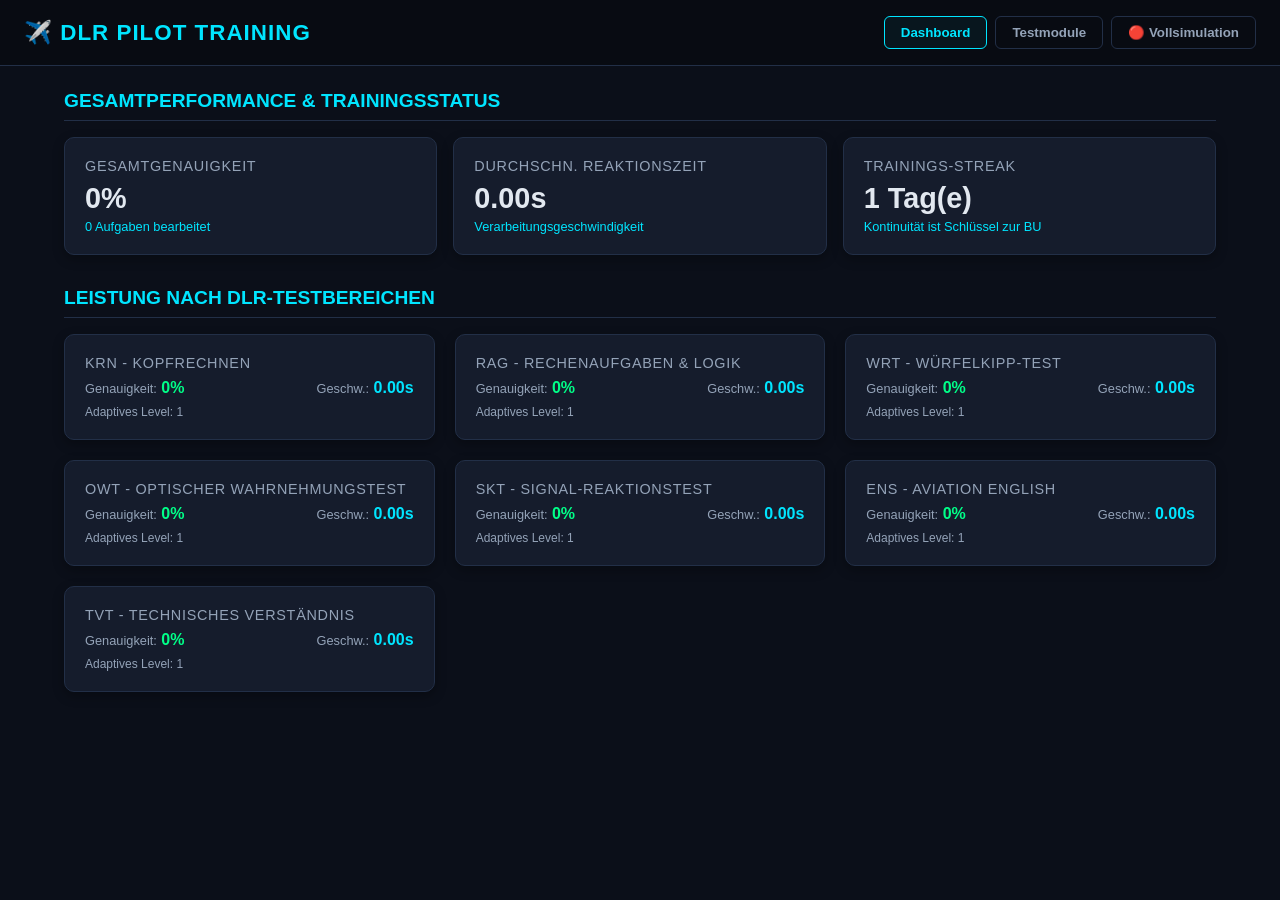
==== index.html @ d1884204 "Create index.html" ====
<!DOCTYPE html>
<html lang="de">
<head>
    <meta charset="UTF-8">
    <meta name="viewport" content="width=device-width, initial-scale=1.0">
    <title>✈️ DLR Pilot Training - Testplattform</title>
    <style>
        :root {
            --bg-color: #0b0f19;
            --card-bg: #151c2c;
            --card-border: #222f47;
            --accent-blue: #00e5ff;
            --accent-green: #00ff88;
            --accent-yellow: #ffb700;
            --accent-red: #ff3366;
            --text-main: #e2e8f0;
            --text-muted: #94a3b8;
            --font-family: -apple-system, BlinkMacSystemFont, "Segoe UI", Roboto, Helvetica, Arial, sans-serif;
        }

        * {
            box-sizing: border-box;
            margin: 0;
            padding: 0;
            font-family: var(--font-family);
        }

        body {
            background-color: var(--bg-color);
            color: var(--text-main);
            min-height: 100vh;
            display: flex;
            flex-direction: column;
        }

        header {
            background-color: #080b12;
            border-bottom: 1px solid var(--card-border);
            padding: 1rem 1.5rem;
            display: flex;
            justify-content: space-between;
            align-items: center;
        }

        .logo {
            font-size: 1.4rem;
            font-weight: 700;
            color: var(--accent-blue);
            display: flex;
            align-items: center;
            gap: 0.5rem;
            letter-spacing: 1px;
        }

        nav {
            display: flex;
            gap: 0.5rem;
        }

        .nav-btn {
            background: transparent;
            border: 1px solid var(--card-border);
            color: var(--text-muted);
            padding: 0.5rem 1rem;
            border-radius: 6px;
            cursor: pointer;
            font-weight: 600;
            transition: all 0.2s;
        }

        .nav-btn.active, .nav-btn:hover {
            border-color: var(--accent-blue);
            color: var(--accent-blue);
            background: rgba(0, 229, 255, 0.05);
        }

        main {
            flex: 1;
            padding: 1.5rem;
            max-width: 1200px;
            margin: 0 auto;
            width: 100%;
        }

        .grid-dashboard {
            display: grid;
            grid-template-columns: repeat(auto-fit, minmax(280px, 1fr));
            gap: 1rem;
            margin-bottom: 2rem;
        }

        .card {
            background-color: var(--card-bg);
            border: 1px solid var(--card-border);
            border-radius: 10px;
            padding: 1.25rem;
            box-shadow: 0 4px 12px rgba(0, 0, 0, 0.3);
        }

        .card-header {
            font-size: 0.9rem;
            color: var(--text-muted);
            text-transform: uppercase;
            letter-spacing: 0.05em;
            margin-bottom: 0.5rem;
        }

        .card-value {
            font-size: 1.8rem;
            font-weight: 700;
            color: var(--text-main);
        }

        .card-subtext {
            font-size: 0.8rem;
            color: var(--accent-blue);
            margin-top: 0.25rem;
        }

        .section-title {
            font-size: 1.2rem;
            margin-bottom: 1rem;
            color: var(--accent-blue);
            border-bottom: 1px solid var(--card-border);
            padding-bottom: 0.5rem;
        }

        .grid-modules {
            display: grid;
            grid-template-columns: repeat(auto-fill, minmax(320px, 1fr));
            gap: 1.25rem;
        }

        .module-card {
            background-color: var(--card-bg);
            border: 1px solid var(--card-border);
            border-radius: 10px;
            padding: 1.25rem;
            display: flex;
            flex-direction: column;
            justify-content: space-between;
            transition: transform 0.2s, border-color 0.2s;
        }

        .module-card:hover {
            transform: translateY(-2px);
            border-color: var(--accent-blue);
        }

        .module-title {
            font-size: 1.1rem;
            font-weight: 600;
            margin-bottom: 0.5rem;
            color: var(--text-main);
        }

        .module-desc {
            font-size: 0.85rem;
            color: var(--text-muted);
            margin-bottom: 1rem;
            line-height: 1.4;
        }

        .stats-mini {
            display: flex;
            justify-content: space-between;
            background: rgba(0, 0, 0, 0.2);
            padding: 0.5rem 0.75rem;
            border-radius: 6px;
            font-size: 0.8rem;
            margin-bottom: 1rem;
        }

        .stats-mini span {
            color: var(--text-muted);
        }

        .stats-mini strong {
            color: var(--accent-blue);
        }

        .btn-group {
            display: flex;
            gap: 0.5rem;
        }

        .btn {
            flex: 1;
            padding: 0.6rem;
            border: none;
            border-radius: 6px;
            font-weight: 600;
            font-size: 0.85rem;
            cursor: pointer;
            transition: opacity 0.2s;
            text-align: center;
        }

        .btn:hover {
            opacity: 0.85;
        }

        .btn-training { background-color: var(--accent-green); color: #000; }
        .btn-time { background-color: var(--accent-yellow); color: #000; }
        .btn-sim { background-color: var(--accent-red); color: #fff; }

        /* Practice Area Styles */
        .workspace {
            display: none;
            flex-direction: column;
            gap: 1.5rem;
        }

        .workspace.active {
            display: flex;
        }

        .test-header {
            display: flex;
            justify-content: space-between;
            align-items: center;
            background: var(--card-bg);
            border: 1px solid var(--card-border);
            padding: 1rem 1.5rem;
            border-radius: 10px;
        }

        .timer-display {
            font-size: 1.5rem;
            font-weight: 700;
            font-mono: monospace;
            color: var(--accent-yellow);
            background: #000;
            padding: 0.2rem 0.8rem;
            border-radius: 6px;
            border: 1px solid var(--accent-yellow);
        }

        .question-box {
            background: var(--card-bg);
            border: 1px solid var(--card-border);
            border-radius: 10px;
            padding: 2rem;
            text-align: center;
            min-height: 250px;
            display: flex;
            flex-direction: column;
            justify-content: center;
            align-items: center;
            position: relative;
        }

        .question-text {
            font-size: 1.4rem;
            margin-bottom: 1.5rem;
            line-height: 1.5;
        }

        .options-grid {
            display: grid;
            grid-template-columns: repeat(auto-fit, minmax(200px, 1fr));
            gap: 1rem;
            width: 100%;
            max-width: 600px;
        }

        .option-btn {
            background: #1e293b;
            border: 1px solid var(--card-border);
            color: var(--text-main);
            padding: 1rem;
            border-radius: 8px;
            font-size: 1.1rem;
            cursor: pointer;
            transition: all 0.2s;
        }

        .option-btn:hover {
            border-color: var(--accent-blue);
            background: #283548;
        }

        .input-box {
            display: flex;
            gap: 0.5rem;
            width: 100%;
            max-width: 400px;
        }

        .text-input {
            flex: 1;
            padding: 0.8rem;
            border-radius: 6px;
            border: 1px solid var(--card-border);
            background: #0b0f19;
            color: #fff;
            font-size: 1.2rem;
            text-align: center;
        }

        .feedback-overlay {
            position: absolute;
            top: 0; left: 0; right: 0; bottom: 0;
            background: rgba(15, 23, 42, 0.95);
            border-radius: 10px;
            display: flex;
            flex-direction: column;
            justify-content: center;
            align-items: center;
            padding: 1.5rem;
        }

        .feedback-title {
            font-size: 1.5rem;
            font-weight: 700;
            margin-bottom: 0.5rem;
        }

        .feedback-correct { color: var(--accent-green); }
        .feedback-incorrect { color: var(--accent-red); }

        .skt-target {
            width: 100px;
            height: 100px;
            border-radius: 50%;
            margin: 1rem auto;
            cursor: pointer;
            display: flex;
            align-items: center;
            justify-content: center;
            font-size: 2rem;
            font-weight: bold;
        }

        /* Mobile Optimization */
        @media (max-width: 600px) {
            header { flex-direction: column; gap: 1rem; align-items: flex-start; }
            .nav-btn { padding: 0.4rem 0.6rem; font-size: 0.8rem; }
            .grid-modules { grid-template-columns: 1fr; }
            .question-text { font-size: 1.1rem; }
            .options-grid { grid-template-columns: 1fr; }
        }
    </style>
</head>
<body>

    <header>
        <div class="logo">✈️ DLR PILOT TRAINING</div>
        <nav>
            <button class="nav-btn active" onclick="switchTab('dashboard')">Dashboard</button>
            <button class="nav-btn" onclick="switchTab('modules')">Testmodule</button>
            <button class="nav-btn" onclick="startFullSimulation()">🔴 Vollsimulation</button>
        </nav>
    </header>

    <main>
        <!-- DASHBOARD TAB -->
        <div id="tab-dashboard">
            <h2 class="section-title">GESAMTPERFORMANCE & TRAININGSSTATUS</h2>
            <div class="grid-dashboard">
                <div class="card">
                    <div class="card-header">Gesamtgenauigkeit</div>
                    <div class="card-value" id="dash-accuracy">0%</div>
                    <div class="card-subtext" id="dash-total-q">0 Aufgaben bearbeitet</div>
                </div>
                <div class="card">
                    <div class="card-header">Durchschn. Reaktionszeit</div>
                    <div class="card-value" id="dash-speed">0.00s</div>
                    <div class="card-subtext">Verarbeitungsgeschwindigkeit</div>
                </div>
                <div class="card">
                    <div class="card-header">Trainings-Streak</div>
                    <div class="card-value" id="dash-streak">0 Tage</div>
                    <div class="card-subtext">Kontinuität ist Schlüssel zur BU</div>
                </div>
            </div>

            <h2 class="section-title">LEISTUNG NACH DLR-TESTBEREICHEN</h2>
            <div class="grid-modules" id="dashboard-breakdown">
                <!-- Dynamisch erzeugt -->
            </div>
        </div>

        <!-- MODULES TAB -->
        <div id="tab-modules" style="display: none;">
            <h2 class="section-title">DLR TESTMODULE (BERUFSGRUNDUNTERSUCHUNG)</h2>
            <div class="grid-modules" id="modules-list">
                <!-- Dynamisch aus JS gerendert -->
            </div>
        </div>

        <!-- WORKSPACE / TRAININGSBEREICH -->
        <div id="workspace" class="workspace">
            <div class="test-header">
                <div>
                    <h3 id="test-module-name" style="color: var(--accent-blue);">Modul Name</h3>
                    <div id="test-mode-label" style="font-size: 0.8rem; color: var(--text-muted);">Training Modus</div>
                </div>
                <div style="display: flex; gap: 1rem; align-items: center;">
                    <div style="text-align: right;">
                        <div style="font-size: 0.75rem; color: var(--text-muted);">SCHWIERIGKEIT</div>
                        <div id="adaptive-level" style="font-weight: bold; color: var(--accent-green);">Level 1 (Normal)</div>
                    </div>
                    <div class="timer-display" id="timer">00:00</div>
                    <button class="nav-btn" onclick="exitTest()" style="border-color: var(--accent-red); color: var(--accent-red);">Abbrechen</button>
                </div>
            </div>

            <div class="question-box" id="q-box">
                <!-- Dynamischer Frage-Inhalt -->
            </div>
        </div>
    </main>

    <script>
        // --- DLR SYSTEM-DATENBANKS & ZUSTAND ---
        const MODULES = {
            krn: { name: "KRN - Kopfrechnen", desc: "Schnelle mentale Arithmetik ohne Hilfsmittel unter Zeitdruck.", type: "input" },
            rag: { name: "RAG - Rechenaufgaben & Logik", desc: "Physikalisch-mathematische Textaufgaben (s=v*t, Prozent, Dreisatz).", type: "choice" },
            wrt: { name: "WRT - Würfelkipp-Test", desc: "Mentale Rotation von Würfeln anhand visueller/räumlicher Anweisungen.", type: "choice" },
            owt: { name: "OWT - Optischer Wahrnehmungstest", desc: "Kurzzeit-Gedächtnis für Aviation-Codes (Höhe, Speed, Callsign).", type: "memory" },
            skt: { name: "SKT - Signal-Reaktionstest", desc: "Visuelle Reize, Fehlererkennung und Aufmerksamkeitssteuerung.", type: "reaction" },
            ens: { name: "ENS - Aviation English", desc: "Verständnis englischer Anweisungen, Vokabeln & Phrasologie.", type: "choice" },
            tvt: { name: "TVT - Technisches Verständnis", desc: "Grundlegende Physik, Mechanik, Hebel, Druck und Systeme.", type: "choice" }
        };

        let userStats = JSON.parse(localStorage.getItem('dlr_stats')) || {
            totalAnswered: 0,
            totalCorrect: 0,
            totalTimeSpent: 0,
            streak: 1,
            modules: {
                krn: { correct: 0, total: 0, totalTime: 0, level: 1 },
                rag: { correct: 0, total: 0, totalTime: 0, level: 1 },
                wrt: { correct: 0, total: 0, totalTime: 0, level: 1 },
                owt: { correct: 0, total: 0, totalTime: 0, level: 1 },
                skt: { correct: 0, total: 0, totalTime: 0, level: 1 },
                ens: { correct: 0, total: 0, totalTime: 0, level: 1 },
                tvt: { correct: 0, total: 0, totalTime: 0, level: 1 }
            }
        };

        let currentSession = {
            active: false,
            moduleId: null,
            mode: 'training', // 'training', 'time', 'sim'
            timerInterval: null,
            timeLeft: 0,
            currentQuestion: null,
            startTime: 0,
            memorySequence: [],
            simQueue: [],
            simIndex: 0
        };

        // --- DASHBOARD & NAVIGATION ---
        function switchTab(tabId) {
            document.getElementById('tab-dashboard').style.display = tabId === 'dashboard' ? 'block' : 'none';
            document.getElementById('tab-modules').style.display = tabId === 'modules' ? 'block' : 'none';
            document.getElementById('workspace').classList.remove('active');
            
            document.querySelectorAll('nav .nav-btn').forEach(btn => btn.classList.remove('active'));
            if(tabId === 'dashboard') document.querySelectorAll('nav .nav-btn')[0].classList.add('active');
            if(tabId === 'modules') document.querySelectorAll('nav .nav-btn')[1].classList.add('active');

            renderDashboard();
            renderModules();
        }

        function renderDashboard() {
            const acc = userStats.totalAnswered > 0 ? Math.round((userStats.totalCorrect / userStats.totalAnswered) * 100) : 0;
            const avgSpeed = userStats.totalAnswered > 0 ? (userStats.totalTimeSpent / userStats.totalAnswered).toFixed(2) : "0.00";

            document.getElementById('dash-accuracy').innerText = `${acc}%`;
            document.getElementById('dash-total-q').innerText = `${userStats.totalAnswered} Aufgaben bearbeitet`;
            document.getElementById('dash-speed').innerText = `${avgSpeed}s`;
            document.getElementById('dash-streak').innerText = `${userStats.streak} Tag(e)`;

            const container = document.getElementById('dashboard-breakdown');
            container.innerHTML = '';

            for (let id in MODULES) {
                const m = userStats.modules[id];
                const mAcc = m.total > 0 ? Math.round((m.correct / m.total) * 100) : 0;
                const mSpeed = m.total > 0 ? (m.totalTime / m.total).toFixed(2) : "0.00";

                const card = document.createElement('div');
                card.className = 'card';
                card.innerHTML = `
                    <div class="card-header">${MODULES[id].name}</div>
                    <div style="display: flex; justify-content: space-between; align-items: baseline; margin-top: 0.5rem;">
                        <div><span style="font-size: 0.8rem; color: var(--text-muted);">Genauigkeit:</span> <strong style="color: var(--accent-green);">${mAcc}%</strong></div>
                        <div><span style="font-size: 0.8rem; color: var(--text-muted);">Geschw.:</span> <strong style="color: var(--accent-blue);">${mSpeed}s</strong></div>
                    </div>
                    <div style="font-size: 0.75rem; color: var(--text-muted); margin-top: 0.5rem;">Adaptives Level: ${m.level}</div>
                `;
                container.appendChild(card);
            }
        }

        function renderModules() {
            const container = document.getElementById('modules-list');
            container.innerHTML = '';

            for (let id in MODULES) {
                const m = MODULES[id];
                const stats = userStats.modules[id];
                const acc = stats.total > 0 ? Math.round((stats.correct / stats.total) * 100) : 0;

                const card = document.createElement('div');
                card.className = 'module-card';
                card.innerHTML = `
                    <div>
                        <div class="module-title">${m.name}</div>
                        <div class="module-desc">${m.desc}</div>
                    </div>
                    <div>
                        <div class="stats-mini">
                            <span>Genauigkeit: <strong>${acc}%</strong></span>
                            <span>Level: <strong>${stats.level}</strong></span>
                        </div>
                        <div class="btn-group">
                            <button class="btn btn-training" onclick="startTest('${id}', 'training')">Training</button>
                            <button class="btn btn-time" onclick="startTest('${id}', 'time')">Zeit</button>
                        </div>
                    </div>
                `;
                container.appendChild(card);
            }
        }

        // --- TEST ENGINE ---
        function startTest(moduleId, mode) {
            currentSession.active = true;
            currentSession.moduleId = moduleId;
            currentSession.mode = mode;
            
            document.getElementById('tab-dashboard').style.display = 'none';
            document.getElementById('tab-modules').style.display = 'none';
            document.getElementById('workspace').classList.add('active');

            document.getElementById('test-module-name').innerText = MODULES[moduleId].name;
            document.getElementById('test-mode-label').innerText = mode === 'training' ? '🟢 Trainingsmodus (Mit Feedback)' : mode === 'time' ? '🟡 Zeittraining (Hoher Druck)' : '🔴 DLR Testsimulation';
            document.getElementById('adaptive-level').innerText = `Level ${userStats.modules[moduleId].level}`;

            if (mode === 'time') {
                currentSession.timeLeft = 60; // 60s Zeittraining
                startTimer();
            } else if (mode === 'sim') {
                currentSession.timeLeft = 30; // 30s pro Abschnitt in Sim
                startTimer();
            } else {
                document.getElementById('timer').innerText = "∞";
            }

            nextQuestion();
        }

        function startTimer() {
            clearInterval(currentSession.timerInterval);
            updateTimerDisplay();
            currentSession.timerInterval = setInterval(() => {
                currentSession.timeLeft--;
                updateTimerDisplay();
                if (currentSession.timeLeft <= 0) {
                    clearInterval(currentSession.timerInterval);
                    finishTestSession();
                }
            }, 1000);
        }

        function updateTimerDisplay() {
            const m = Math.floor(currentSession.timeLeft / 60).toString().padStart(2, '0');
            const s = (currentSession.timeLeft % 60).toString().padStart(2, '0');
            document.getElementById('timer').innerText = `${m}:${s}`;
        }

        function exitTest() {
            clearInterval(currentSession.timerInterval);
            currentSession.active = false;
            switchTab('modules');
        }

        function finishTestSession() {
            alert('Zeit abgelaufen! Ergebnisse wurden im Dashboard gespeichert.');
            exitTest();
        }

        // --- AUFGABEN-GENERATOR (DLR REALISTIC) ---
        function nextQuestion() {
            const qBox = document.getElementById('q-box');
            qBox.innerHTML = '';
            currentSession.startTime = Date.now();

            const level = userStats.modules[currentSession.moduleId].level;

            switch(currentSession.moduleId) {
                case 'krn': generateKRN(qBox, level); break;
                case 'rag': generateRAG(qBox, level); break;
                case 'wrt': generateWRT(qBox, level); break;
                case 'owt': generateOWT(qBox, level); break;
                case 'skt': generateSKT(qBox, level); break;
                case 'ens': generateENS(qBox, level); break;
                case 'tvt': generateTVT(qBox, level); break;
            }
        }

        // 1. KRN (Kopfrechnen)
        function generateKRN(box, level) {
            let num1 = Math.floor(Math.random() * (15 * level)) + 5;
            let num2 = Math.floor(Math.random() * (12 * level)) + 2;
            let ops = ['+', '-', '*'];
            let op = ops[Math.floor(Math.random() * (level > 1 ? 3 : 2))];
            
            let ans = eval(`${num1} ${op} ${num2}`);
            currentSession.currentQuestion = { answer: ans.toString() };

            box.innerHTML = `
                <div class="question-text">${num1} ${op === '*' ? '×' : op} ${num2} = ?</div>
                <div class="input-box">
                    <input type="number" id="krn-input" class="text-input" autofocus autocomplete="off">
                    <button class="btn btn-training" onclick="checkKRN()">OK</button>
                </div>
            `;
            document.getElementById('krn-input').focus();
            document.getElementById('krn-input').addEventListener('keypress', (e) => { if(e.key === 'Enter') checkKRN(); });
        }

        function checkKRN() {
            const val = document.getElementById('krn-input').value.trim();
            handleAnswer(val === currentSession.currentQuestion.answer, currentSession.currentQuestion.answer);
        }

        // 2. RAG (Rechenaufgaben & Logik - Aviatik)
        function generateRAG(box, level) {
            const questions = [
                {
                    q: "Ein Flugzeug verbraucht 2.400 kg Treibstoff pro Stunde. Wie viel Treibstoff wird für einen Flug von 45 Minuten benötigt?",
                    a: "1800 kg",
                    opts: ["1600 kg", "1800 kg", "1950 kg", "2000 kg"]
                },
                {
                    q: "Geschwindigkeit über Grund: 360 Knoten. Entfernung zum Wegpunkt: 90 NM. Wie lange dauert der Flugabschnitt?",
                    a: "15 Minuten",
                    opts: ["12 Minuten", "15 Minuten", "18 Minuten", "20 Minuten"]
                },
                {
                    q: "Ein Sinken von FL300 auf FL100 soll mit 2.000 ft/min erfolgen. Wie viele Minuten dauert der Sinkflug?",
                    a: "10 Minuten",
                    opts: ["8 Minuten", "10 Minuten", "12 Minuten", "15 Minuten"]
                }
            ];
            const q = questions[Math.floor(Math.random() * questions.length)];
            currentSession.currentQuestion = { answer: q.a };

            renderMultipleChoice(box, q.q, q.opts);
        }

        // 3. WRT (Würfelkipp-Test)
        function generateWRT(box, level) {
            const moves = ['VORN', 'HINTEN', 'LINKS', 'RECHTS'];
            const count = 3 + level;
            let sequence = [];
            for(let i=0; i<count; i++) sequence.push(moves[Math.floor(Math.random()*4)]);

            currentSession.currentQuestion = { answer: "Oben" }; // Vereinfachtes Trainingsbeispiel

            box.innerHTML = `
                <div style="font-size: 0.9rem; color: var(--text-muted); margin-bottom: 0.5rem;">Ausgangslage: Markierung ist OBEN.</div>
                <div class="question-text">Folge den Kipp-Anweisungen:<br><strong style="color: var(--accent-yellow);">${sequence.join(' ➔ ')}</strong></div>
                <div style="font-size: 0.9rem; margin-bottom: 1rem;">Wo befindet sich die Markierung am Ende?</div>
            `;

            renderMultipleChoice(box, "", ["Oben", "Unten", "Vorn", "Hinten", "Links", "Rechts"]);
        }

        // 4. OWT (Optischer Wahrnehmungs- & Merkfähigkeitstest)
        function generateOWT(box, level) {
            const count = 3 + level; // Dynamische Steigerung (3 -> 4 -> 5...)
            const callsigns = ['LH401', 'EW702', 'AF123', 'KL982', 'DL441', 'UA900'];
            let items = [];
            for(let i=0; i<count; i++) items.push(callsigns[Math.floor(Math.random()*callsigns.length)]);

            box.innerHTML = `
                <div class="question-text">Merke dir folgende Callsigns (${count} Elemente):</div>
                <div style="font-size: 2rem; font-weight: bold; color: var(--accent-blue); letter-spacing: 2px; margin: 1.5rem 0;">
                    ${items.join('  -  ')}
                </div>
            `;

            setTimeout(() => {
                if(!currentSession.active) return;
                const target = items[Math.floor(Math.random() * items.length)];
                currentSession.currentQuestion = { answer: target };

                let wrongOpts = callsigns.filter(c => !items.includes(c)).slice(0, 3);
                let opts = [...wrongOpts, target].sort(() => Math.random() - 0.5);

                box.innerHTML = `<div class="question-text">Welcher dieser Callsigns war in der Sequenz enthalten?</div>`;
                renderMultipleChoice(box, "", opts);
            }, 3000 + (level * 500)); // Anzeigedauer basierend auf Level
        }

        // 5. SKT (Signal- & Konzentrations-Reaktion)
        function generateSKT(box, level) {
            const isTarget = Math.random() > 0.4;
            const color = isTarget ? 'var(--accent-green)' : 'var(--accent-red)';
            const text = isTarget ? 'DRÜCKEN' : 'NICHT DRÜCKEN';
            
            currentSession.currentQuestion = { answer: isTarget ? 'click' : 'pass' };

            box.innerHTML = `
                <div class="question-text">Regel: Klicke NUR, wenn der Kreis GRÜN ist!</div>
                <div class="skt-target" style="background-color: ${color}; color: #000;" id="skt-btn">
                    ${text}
                </div>
            `;

            let answered = false;
            const timer = setTimeout(() => {
                if(!answered && currentSession.active) {
                    answered = true;
                    handleAnswer(!isTarget, isTarget ? "Klick erforderlich" : "Kein Klick");
                }
            }, 1500);

            document.getElementById('skt-btn').onclick = () => {
                if(!answered) {
                    answered = true;
                    clearTimeout(timer);
                    handleAnswer(isTarget, "Grünes Signal");
                }
            };
        }

        // 6. ENS (Aviation English)
        function generateENS(box, level) {
            const questions = [
                {
                    q: "ATC: 'Lufthansa 401, climb and maintain Flight Level 240.' What is required?",
                    a: "Ascend to 24,000 feet",
                    opts: ["Descend to 24,000 feet", "Ascend to 24,000 feet", "Turn right heading 240", "Maintain current altitude"]
                },
                {
                    q: "What does the term 'Hold Short' mean in air traffic control instructions?",
                    a: "Stop before entering a specific taxiway or runway",
                    opts: ["Stop before entering a specific taxiway or runway", "Continue at low speed", "Hold altitude for 2 minutes", "Expedite takeoff immediately"]
                }
            ];
            const q = questions[Math.floor(Math.random() * questions.length)];
            currentSession.currentQuestion = { answer: q.a };

            renderMultipleChoice(box, q.q, q.opts);
        }

        // 7. TVT (Technisches Verständnis)
        function generateTVT(box, level) {
            const questions = [
                {
                    q: "Zwei Zahnräder greifen ineinander. Zahnrad A hat 12 Zähne, Zahnrad B 24. Wenn sich Zahnrad A 4-mal dreht, wie oft dreht sich B?",
                    a: "2-mal",
                    opts: ["1-mal", "2-mal", "4-mal", "8-mal"]
                },
                {
                    q: "Wie verändert sich der Luftdruck mit zunehmender Höhe in der Atmosphäre?",
                    a: "Er nimmt ab",
                    opts: ["Er nimmt zu", "Er nimmt ab", "Er bleibt konstant", "Er schwankt periodisch"]
                }
            ];
            const q = questions[Math.floor(Math.random() * questions.length)];
            currentSession.currentQuestion = { answer: q.a };

            renderMultipleChoice(box, q.q, q.opts);
        }

        // --- HELPER RENDERING ---
        function renderMultipleChoice(box, text, options) {
            if(text) {
                const qDiv = document.createElement('div');
                qDiv.className = 'question-text';
                qDiv.innerText = text;
                box.appendChild(qDiv);
            }

            const grid = document.createElement('div');
            grid.className = 'options-grid';

            options.forEach(opt => {
                const btn = document.createElement('button');
                btn.className = 'option-btn';
                btn.innerText = opt;
                btn.onclick = () => handleAnswer(opt === currentSession.currentQuestion.answer, currentSession.currentQuestion.answer);
                grid.appendChild(btn);
            });

            box.appendChild(grid);
        }

        // --- ANTWORT-AUSWERTUNG & ADAPTIVES SYSTEM ---
        function handleAnswer(isCorrect, correctAnswerText) {
            const timeSpent = (Date.now() - currentSession.startTime) / 1000;
            const mStats = userStats.modules[currentSession.moduleId];

            // Statistische Updates
            userStats.totalAnswered++;
            mStats.total++;
            mStats.totalTime += timeSpent;
            userStats.totalTimeSpent += timeSpent;

            if (isCorrect) {
                userStats.totalCorrect++;
                mStats.correct++;
            }

            // Adaptives Logik-System (Level Anpassung)
            const acc = mStats.correct / mStats.total;
            if (mStats.total >= 5) {
                if (acc >= 0.8 && mStats.level < 5) mStats.level++;
                else if (acc < 0.5 && mStats.level > 1) mStats.level--;
            }

            // Speichern in LocalStorage
            localStorage.setItem('dlr_stats', JSON.stringify(userStats));

            // Feedback anzeigen (Nur im Training-Modus)
            if (currentSession.mode === 'training') {
                showFeedback(isCorrect, correctAnswerText);
            } else {
                nextQuestion();
            }
        }

        function showFeedback(isCorrect, correctAnswerText) {
            const box = document.getElementById('q-box');
            const overlay = document.createElement('div');
            overlay.className = 'feedback-overlay';
            overlay.innerHTML = `
                <div class="feedback-title ${isCorrect ? 'feedback-correct' : 'feedback-incorrect'}">
                    ${isCorrect ? '✓ KORREKT' : '✗ FALSCH'}
                </div>
                <div style="margin-bottom: 1.5rem; color: var(--text-muted);">
                    ${isCorrect ? 'Hervorragende Reaktionszeit!' : `Richtig wäre gewesen: <strong>${correctAnswerText}</strong>`}
                </div>
                <button class="btn btn-training" style="max-width: 200px;" onclick="nextQuestion()">Nächste Aufgabe</button>
            `;
            box.appendChild(overlay);
        }

        // --- VOLLSIMULATION MODUS ---
        function startFullSimulation() {
            currentSession.simQueue = Object.keys(MODULES);
            currentSession.simIndex = 0;
            alert("START DER DLR-TESTSIMULATION\n\n- Alle Module werden hintereinander geprüft.\n- Feste Zeitlimits pro Modul.\n- Kein direktes Feedback während der Tests.\n\nViel Erfolg!");
            
            startTest(currentSession.simQueue[0], 'sim');
        }

        // Initialisierung beim Laden
        switchTab('dashboard');
    </script>
</body>
</html>
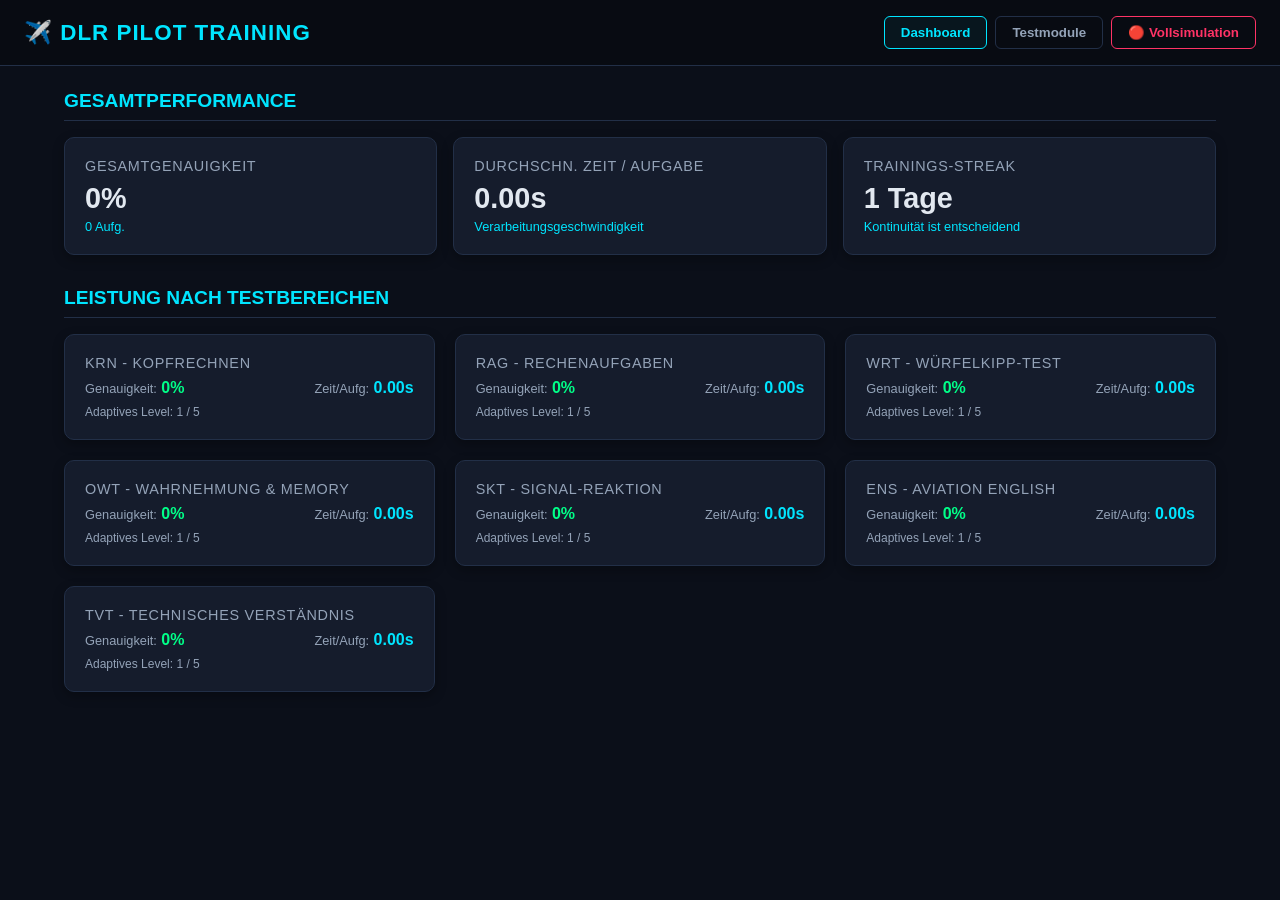
==== commit 43691023: "Update index.html" ====
--- a/index.html
+++ b/index.html
@@ -18,12 +18,7 @@
             --font-family: -apple-system, BlinkMacSystemFont, "Segoe UI", Roboto, Helvetica, Arial, sans-serif;
         }
 
-        * {
-            box-sizing: border-box;
-            margin: 0;
-            padding: 0;
-            font-family: var(--font-family);
-        }
+        * { box-sizing: border-box; margin: 0; padding: 0; font-family: var(--font-family); }
 
         body {
             background-color: var(--bg-color);
@@ -43,296 +38,132 @@
         }
 
         .logo {
-            font-size: 1.4rem;
-            font-weight: 700;
-            color: var(--accent-blue);
-            display: flex;
-            align-items: center;
-            gap: 0.5rem;
-            letter-spacing: 1px;
-        }
-
-        nav {
-            display: flex;
-            gap: 0.5rem;
-        }
+            font-size: 1.4rem; font-weight: 700; color: var(--accent-blue);
+            display: flex; align-items: center; gap: 0.5rem; letter-spacing: 1px;
+        }
+
+        nav { display: flex; gap: 0.5rem; }
 
         .nav-btn {
-            background: transparent;
-            border: 1px solid var(--card-border);
-            color: var(--text-muted);
-            padding: 0.5rem 1rem;
-            border-radius: 6px;
-            cursor: pointer;
-            font-weight: 600;
-            transition: all 0.2s;
+            background: transparent; border: 1px solid var(--card-border);
+            color: var(--text-muted); padding: 0.5rem 1rem; border-radius: 6px;
+            cursor: pointer; font-weight: 600; transition: all 0.2s;
         }
 
         .nav-btn.active, .nav-btn:hover {
-            border-color: var(--accent-blue);
-            color: var(--accent-blue);
-            background: rgba(0, 229, 255, 0.05);
-        }
-
-        main {
-            flex: 1;
-            padding: 1.5rem;
-            max-width: 1200px;
-            margin: 0 auto;
-            width: 100%;
-        }
+            border-color: var(--accent-blue); color: var(--accent-blue); background: rgba(0, 229, 255, 0.05);
+        }
+
+        main { flex: 1; padding: 1.5rem; max-width: 1200px; margin: 0 auto; width: 100%; }
 
         .grid-dashboard {
-            display: grid;
-            grid-template-columns: repeat(auto-fit, minmax(280px, 1fr));
-            gap: 1rem;
-            margin-bottom: 2rem;
+            display: grid; grid-template-columns: repeat(auto-fit, minmax(280px, 1fr)); gap: 1rem; margin-bottom: 2rem;
         }
 
         .card {
-            background-color: var(--card-bg);
-            border: 1px solid var(--card-border);
-            border-radius: 10px;
-            padding: 1.25rem;
-            box-shadow: 0 4px 12px rgba(0, 0, 0, 0.3);
-        }
-
-        .card-header {
-            font-size: 0.9rem;
-            color: var(--text-muted);
-            text-transform: uppercase;
-            letter-spacing: 0.05em;
-            margin-bottom: 0.5rem;
-        }
-
-        .card-value {
-            font-size: 1.8rem;
-            font-weight: 700;
-            color: var(--text-main);
-        }
-
-        .card-subtext {
-            font-size: 0.8rem;
-            color: var(--accent-blue);
-            margin-top: 0.25rem;
-        }
+            background-color: var(--card-bg); border: 1px solid var(--card-border);
+            border-radius: 10px; padding: 1.25rem; box-shadow: 0 4px 12px rgba(0, 0, 0, 0.3);
+        }
+
+        .card-header { font-size: 0.9rem; color: var(--text-muted); text-transform: uppercase; letter-spacing: 0.05em; margin-bottom: 0.5rem; }
+        .card-value { font-size: 1.8rem; font-weight: 700; color: var(--text-main); }
+        .card-subtext { font-size: 0.8rem; color: var(--accent-blue); margin-top: 0.25rem; }
 
         .section-title {
-            font-size: 1.2rem;
-            margin-bottom: 1rem;
-            color: var(--accent-blue);
-            border-bottom: 1px solid var(--card-border);
-            padding-bottom: 0.5rem;
-        }
-
-        .grid-modules {
-            display: grid;
-            grid-template-columns: repeat(auto-fill, minmax(320px, 1fr));
-            gap: 1.25rem;
-        }
+            font-size: 1.2rem; margin-bottom: 1rem; color: var(--accent-blue);
+            border-bottom: 1px solid var(--card-border); padding-bottom: 0.5rem;
+        }
+
+        .grid-modules { display: grid; grid-template-columns: repeat(auto-fill, minmax(320px, 1fr)); gap: 1.25rem; }
 
         .module-card {
-            background-color: var(--card-bg);
-            border: 1px solid var(--card-border);
-            border-radius: 10px;
-            padding: 1.25rem;
-            display: flex;
-            flex-direction: column;
-            justify-content: space-between;
-            transition: transform 0.2s, border-color 0.2s;
-        }
-
-        .module-card:hover {
-            transform: translateY(-2px);
-            border-color: var(--accent-blue);
-        }
-
-        .module-title {
-            font-size: 1.1rem;
-            font-weight: 600;
-            margin-bottom: 0.5rem;
-            color: var(--text-main);
-        }
-
-        .module-desc {
-            font-size: 0.85rem;
-            color: var(--text-muted);
-            margin-bottom: 1rem;
-            line-height: 1.4;
-        }
+            background-color: var(--card-bg); border: 1px solid var(--card-border);
+            border-radius: 10px; padding: 1.25rem; display: flex; flex-direction: column;
+            justify-content: space-between; transition: transform 0.2s, border-color 0.2s;
+        }
+
+        .module-card:hover { transform: translateY(-2px); border-color: var(--accent-blue); }
+        .module-title { font-size: 1.1rem; font-weight: 600; margin-bottom: 0.5rem; color: var(--text-main); }
+        .module-desc { font-size: 0.85rem; color: var(--text-muted); margin-bottom: 1rem; line-height: 1.4; min-height: 40px; }
 
         .stats-mini {
-            display: flex;
-            justify-content: space-between;
-            background: rgba(0, 0, 0, 0.2);
-            padding: 0.5rem 0.75rem;
-            border-radius: 6px;
-            font-size: 0.8rem;
-            margin-bottom: 1rem;
-        }
-
-        .stats-mini span {
-            color: var(--text-muted);
-        }
-
-        .stats-mini strong {
-            color: var(--accent-blue);
-        }
-
-        .btn-group {
-            display: flex;
-            gap: 0.5rem;
-        }
-
+            display: flex; justify-content: space-between; background: rgba(0, 0, 0, 0.2);
+            padding: 0.5rem 0.75rem; border-radius: 6px; font-size: 0.8rem; margin-bottom: 1rem;
+        }
+        .stats-mini span { color: var(--text-muted); }
+        .stats-mini strong { color: var(--accent-blue); }
+
+        .btn-group { display: flex; gap: 0.5rem; }
         .btn {
-            flex: 1;
-            padding: 0.6rem;
-            border: none;
-            border-radius: 6px;
-            font-weight: 600;
-            font-size: 0.85rem;
-            cursor: pointer;
-            transition: opacity 0.2s;
-            text-align: center;
-        }
-
-        .btn:hover {
-            opacity: 0.85;
-        }
-
+            flex: 1; padding: 0.6rem; border: none; border-radius: 6px; font-weight: 600;
+            font-size: 0.85rem; cursor: pointer; transition: opacity 0.2s; text-align: center;
+        }
+        .btn:hover { opacity: 0.85; }
         .btn-training { background-color: var(--accent-green); color: #000; }
         .btn-time { background-color: var(--accent-yellow); color: #000; }
         .btn-sim { background-color: var(--accent-red); color: #fff; }
 
-        /* Practice Area Styles */
-        .workspace {
-            display: none;
-            flex-direction: column;
-            gap: 1.5rem;
-        }
-
-        .workspace.active {
-            display: flex;
-        }
+        .workspace { display: none; flex-direction: column; gap: 1.5rem; }
+        .workspace.active { display: flex; }
 
         .test-header {
-            display: flex;
-            justify-content: space-between;
-            align-items: center;
-            background: var(--card-bg);
-            border: 1px solid var(--card-border);
-            padding: 1rem 1.5rem;
-            border-radius: 10px;
+            display: flex; justify-content: space-between; align-items: center; background: var(--card-bg);
+            border: 1px solid var(--card-border); padding: 1rem 1.5rem; border-radius: 10px;
         }
 
         .timer-display {
-            font-size: 1.5rem;
-            font-weight: 700;
-            font-mono: monospace;
-            color: var(--accent-yellow);
-            background: #000;
-            padding: 0.2rem 0.8rem;
-            border-radius: 6px;
-            border: 1px solid var(--accent-yellow);
+            font-size: 1.5rem; font-weight: 700; font-family: monospace; color: var(--accent-yellow);
+            background: #000; padding: 0.2rem 0.8rem; border-radius: 6px; border: 1px solid var(--accent-yellow);
         }
 
         .question-box {
-            background: var(--card-bg);
-            border: 1px solid var(--card-border);
-            border-radius: 10px;
-            padding: 2rem;
-            text-align: center;
-            min-height: 250px;
-            display: flex;
-            flex-direction: column;
-            justify-content: center;
-            align-items: center;
-            position: relative;
-        }
-
-        .question-text {
-            font-size: 1.4rem;
-            margin-bottom: 1.5rem;
-            line-height: 1.5;
-        }
+            background: var(--card-bg); border: 1px solid var(--card-border); border-radius: 10px;
+            padding: 2rem; text-align: center; min-height: 300px; display: flex; flex-direction: column;
+            justify-content: center; align-items: center; position: relative; overflow: hidden;
+        }
+
+        .question-text { font-size: 1.4rem; margin-bottom: 1.5rem; line-height: 1.5; }
 
         .options-grid {
-            display: grid;
-            grid-template-columns: repeat(auto-fit, minmax(200px, 1fr));
-            gap: 1rem;
-            width: 100%;
-            max-width: 600px;
+            display: grid; grid-template-columns: repeat(auto-fit, minmax(200px, 1fr)); gap: 1rem;
+            width: 100%; max-width: 700px;
         }
 
         .option-btn {
-            background: #1e293b;
-            border: 1px solid var(--card-border);
-            color: var(--text-main);
-            padding: 1rem;
-            border-radius: 8px;
-            font-size: 1.1rem;
-            cursor: pointer;
-            transition: all 0.2s;
-        }
-
-        .option-btn:hover {
-            border-color: var(--accent-blue);
-            background: #283548;
-        }
-
-        .input-box {
-            display: flex;
-            gap: 0.5rem;
-            width: 100%;
-            max-width: 400px;
-        }
-
+            background: #1e293b; border: 1px solid var(--card-border); color: var(--text-main);
+            padding: 1rem; border-radius: 8px; font-size: 1.1rem; cursor: pointer; transition: all 0.2s;
+        }
+        .option-btn:hover { border-color: var(--accent-blue); background: #283548; }
+
+        .input-box { display: flex; gap: 0.5rem; width: 100%; max-width: 400px; }
         .text-input {
-            flex: 1;
-            padding: 0.8rem;
-            border-radius: 6px;
-            border: 1px solid var(--card-border);
-            background: #0b0f19;
-            color: #fff;
-            font-size: 1.2rem;
-            text-align: center;
+            flex: 1; padding: 0.8rem; border-radius: 6px; border: 1px solid var(--card-border);
+            background: #0b0f19; color: #fff; font-size: 1.2rem; text-align: center;
         }
 
         .feedback-overlay {
-            position: absolute;
-            top: 0; left: 0; right: 0; bottom: 0;
-            background: rgba(15, 23, 42, 0.95);
-            border-radius: 10px;
-            display: flex;
-            flex-direction: column;
-            justify-content: center;
-            align-items: center;
-            padding: 1.5rem;
-        }
-
-        .feedback-title {
-            font-size: 1.5rem;
-            font-weight: 700;
-            margin-bottom: 0.5rem;
-        }
-
+            position: absolute; top: 0; left: 0; right: 0; bottom: 0;
+            background: rgba(15, 23, 42, 0.95); display: flex; flex-direction: column;
+            justify-content: center; align-items: center; padding: 1.5rem; z-index: 10;
+        }
+        .feedback-title { font-size: 1.8rem; font-weight: 700; margin-bottom: 0.5rem; }
         .feedback-correct { color: var(--accent-green); }
         .feedback-incorrect { color: var(--accent-red); }
 
         .skt-target {
-            width: 100px;
-            height: 100px;
-            border-radius: 50%;
-            margin: 1rem auto;
-            cursor: pointer;
-            display: flex;
-            align-items: center;
-            justify-content: center;
-            font-size: 2rem;
-            font-weight: bold;
-        }
-
-        /* Mobile Optimization */
+            width: 120px; height: 120px; border-radius: 50%; margin: 1rem auto; cursor: pointer;
+            display: flex; align-items: center; justify-content: center; font-size: 1.2rem; font-weight: bold;
+            box-shadow: 0 0 20px rgba(0,0,0,0.5); transition: background-color 0.1s;
+        }
+
+        .cube-sequence {
+            display: flex; gap: 0.5rem; flex-wrap: wrap; justify-content: center; margin-bottom: 1.5rem;
+        }
+        .cube-move {
+            background: #1e293b; padding: 0.5rem 1rem; border-radius: 6px; border: 1px solid var(--accent-blue);
+            font-weight: bold; letter-spacing: 1px;
+        }
+
         @media (max-width: 600px) {
             header { flex-direction: column; gap: 1rem; align-items: flex-start; }
             .nav-btn { padding: 0.4rem 0.6rem; font-size: 0.8rem; }
@@ -349,14 +180,14 @@
         <nav>
             <button class="nav-btn active" onclick="switchTab('dashboard')">Dashboard</button>
             <button class="nav-btn" onclick="switchTab('modules')">Testmodule</button>
-            <button class="nav-btn" onclick="startFullSimulation()">🔴 Vollsimulation</button>
+            <button class="nav-btn" style="color: var(--accent-red); border-color: var(--accent-red);" onclick="startFullSimulation()">🔴 Vollsimulation</button>
         </nav>
     </header>
 
     <main>
         <!-- DASHBOARD TAB -->
         <div id="tab-dashboard">
-            <h2 class="section-title">GESAMTPERFORMANCE & TRAININGSSTATUS</h2>
+            <h2 class="section-title">GESAMTPERFORMANCE</h2>
             <div class="grid-dashboard">
                 <div class="card">
                     <div class="card-header">Gesamtgenauigkeit</div>
@@ -364,42 +195,38 @@
                     <div class="card-subtext" id="dash-total-q">0 Aufgaben bearbeitet</div>
                 </div>
                 <div class="card">
-                    <div class="card-header">Durchschn. Reaktionszeit</div>
+                    <div class="card-header">Durchschn. Zeit / Aufgabe</div>
                     <div class="card-value" id="dash-speed">0.00s</div>
                     <div class="card-subtext">Verarbeitungsgeschwindigkeit</div>
                 </div>
                 <div class="card">
                     <div class="card-header">Trainings-Streak</div>
                     <div class="card-value" id="dash-streak">0 Tage</div>
-                    <div class="card-subtext">Kontinuität ist Schlüssel zur BU</div>
+                    <div class="card-subtext">Kontinuität ist entscheidend</div>
                 </div>
             </div>
 
-            <h2 class="section-title">LEISTUNG NACH DLR-TESTBEREICHEN</h2>
-            <div class="grid-modules" id="dashboard-breakdown">
-                <!-- Dynamisch erzeugt -->
-            </div>
+            <h2 class="section-title">LEISTUNG NACH TESTBEREICHEN</h2>
+            <div class="grid-modules" id="dashboard-breakdown"></div>
         </div>
 
         <!-- MODULES TAB -->
         <div id="tab-modules" style="display: none;">
-            <h2 class="section-title">DLR TESTMODULE (BERUFSGRUNDUNTERSUCHUNG)</h2>
-            <div class="grid-modules" id="modules-list">
-                <!-- Dynamisch aus JS gerendert -->
-            </div>
+            <h2 class="section-title">DLR TESTMODULE (BU)</h2>
+            <div class="grid-modules" id="modules-list"></div>
         </div>
 
-        <!-- WORKSPACE / TRAININGSBEREICH -->
+        <!-- WORKSPACE / TEST AREA -->
         <div id="workspace" class="workspace">
             <div class="test-header">
                 <div>
                     <h3 id="test-module-name" style="color: var(--accent-blue);">Modul Name</h3>
                     <div id="test-mode-label" style="font-size: 0.8rem; color: var(--text-muted);">Training Modus</div>
                 </div>
-                <div style="display: flex; gap: 1rem; align-items: center;">
+                <div style="display: flex; gap: 1.5rem; align-items: center;">
                     <div style="text-align: right;">
-                        <div style="font-size: 0.75rem; color: var(--text-muted);">SCHWIERIGKEIT</div>
-                        <div id="adaptive-level" style="font-weight: bold; color: var(--accent-green);">Level 1 (Normal)</div>
+                        <div style="font-size: 0.75rem; color: var(--text-muted);">ADAPTIVES LEVEL</div>
+                        <div id="adaptive-level" style="font-weight: bold; color: var(--accent-green);">Level 1</div>
                     </div>
                     <div class="timer-display" id="timer">00:00</div>
                     <button class="nav-btn" onclick="exitTest()" style="border-color: var(--accent-red); color: var(--accent-red);">Abbrechen</button>
@@ -407,64 +234,91 @@
             </div>
 
             <div class="question-box" id="q-box">
-                <!-- Dynamischer Frage-Inhalt -->
+                <!-- Dynamischer Inhalt -->
             </div>
         </div>
     </main>
 
     <script>
-        // --- DLR SYSTEM-DATENBANKS & ZUSTAND ---
+        // --- KONFIGURATION & DATENBANK ---
         const MODULES = {
-            krn: { name: "KRN - Kopfrechnen", desc: "Schnelle mentale Arithmetik ohne Hilfsmittel unter Zeitdruck.", type: "input" },
-            rag: { name: "RAG - Rechenaufgaben & Logik", desc: "Physikalisch-mathematische Textaufgaben (s=v*t, Prozent, Dreisatz).", type: "choice" },
-            wrt: { name: "WRT - Würfelkipp-Test", desc: "Mentale Rotation von Würfeln anhand visueller/räumlicher Anweisungen.", type: "choice" },
-            owt: { name: "OWT - Optischer Wahrnehmungstest", desc: "Kurzzeit-Gedächtnis für Aviation-Codes (Höhe, Speed, Callsign).", type: "memory" },
-            skt: { name: "SKT - Signal-Reaktionstest", desc: "Visuelle Reize, Fehlererkennung und Aufmerksamkeitssteuerung.", type: "reaction" },
-            ens: { name: "ENS - Aviation English", desc: "Verständnis englischer Anweisungen, Vokabeln & Phrasologie.", type: "choice" },
-            tvt: { name: "TVT - Technisches Verständnis", desc: "Grundlegende Physik, Mechanik, Hebel, Druck und Systeme.", type: "choice" }
+            krn: { name: "KRN - Kopfrechnen", desc: "Mentale Arithmetik ohne Hilfsmittel unter hohem Zeitdruck." },
+            rag: { name: "RAG - Rechenaufgaben", desc: "Physikalisch-mathematische Textaufgaben (Dreisatz, v=s/t, Prozent)." },
+            wrt: { name: "WRT - Würfelkipp-Test", desc: "Mentale Rotation eines Würfels anhand sequenzieller Anweisungen." },
+            owt: { name: "OWT - Wahrnehmung & Memory", desc: "Kurzzeit-Gedächtnis für Aviation-Codes (Callsigns, Frequenzen)." },
+            skt: { name: "SKT - Signal-Reaktion", desc: "Reaktionsgeschwindigkeit und Fehlererkennung auf visuelle Reize." },
+            ens: { name: "ENS - Aviation English", desc: "Verständnis englischer ATC-Anweisungen und Phrasologie." },
+            tvt: { name: "TVT - Technisches Verständnis", desc: "Grundlegende Physik, Mechanik, Hebel und Druckverhältnisse." }
         };
 
-        let userStats = JSON.parse(localStorage.getItem('dlr_stats')) || {
-            totalAnswered: 0,
-            totalCorrect: 0,
-            totalTimeSpent: 0,
-            streak: 1,
-            modules: {
-                krn: { correct: 0, total: 0, totalTime: 0, level: 1 },
-                rag: { correct: 0, total: 0, totalTime: 0, level: 1 },
-                wrt: { correct: 0, total: 0, totalTime: 0, level: 1 },
-                owt: { correct: 0, total: 0, totalTime: 0, level: 1 },
-                skt: { correct: 0, total: 0, totalTime: 0, level: 1 },
-                ens: { correct: 0, total: 0, totalTime: 0, level: 1 },
-                tvt: { correct: 0, total: 0, totalTime: 0, level: 1 }
-            }
-        };
-
-        let currentSession = {
+        const STATE = {
             active: false,
             moduleId: null,
             mode: 'training', // 'training', 'time', 'sim'
             timerInterval: null,
+            timeouts: [],
             timeLeft: 0,
             currentQuestion: null,
             startTime: 0,
-            memorySequence: [],
             simQueue: [],
             simIndex: 0
         };
 
-        // --- DASHBOARD & NAVIGATION ---
+        let userStats = JSON.parse(localStorage.getItem('dlr_stats')) || {
+            totalAnswered: 0, totalCorrect: 0, totalTimeSpent: 0, streak: 1,
+            modules: Object.keys(MODULES).reduce((acc, key) => {
+                acc[key] = { correct: 0, total: 0, totalTime: 0, level: 1 };
+                return acc;
+            }, {})
+        };
+
+        // --- HELPER FUNKTIONEN ---
+        function shuffleArray(arr) {
+            const array = [...arr];
+            for (let i = array.length - 1; i > 0; i--) {
+                const j = Math.floor(Math.random() * (i + 1));
+                [array[i], array[j]] = [array[j], array[i]];
+            }
+            return array;
+        }
+
+        function calculateMath(a, b, op) {
+            switch(op) {
+                case '+': return a + b;
+                case '-': return a - b;
+                case '*': return a * b;
+                case '/': return parseFloat((a / b).toFixed(2));
+                default: return 0;
+            }
+        }
+
+        function registerTimeout(fn, delay) {
+            const id = setTimeout(fn, delay);
+            STATE.timeouts.push(id);
+            return id;
+        }
+
+        function clearAllTimeouts() {
+            STATE.timeouts.forEach(clearTimeout);
+            STATE.timeouts = [];
+        }
+
+        function saveStats() {
+            localStorage.setItem('dlr_stats', JSON.stringify(userStats));
+        }
+
+        // --- UI NAVIGATION ---
         function switchTab(tabId) {
             document.getElementById('tab-dashboard').style.display = tabId === 'dashboard' ? 'block' : 'none';
             document.getElementById('tab-modules').style.display = tabId === 'modules' ? 'block' : 'none';
             document.getElementById('workspace').classList.remove('active');
             
-            document.querySelectorAll('nav .nav-btn').forEach(btn => btn.classList.remove('active'));
-            if(tabId === 'dashboard') document.querySelectorAll('nav .nav-btn')[0].classList.add('active');
-            if(tabId === 'modules') document.querySelectorAll('nav .nav-btn')[1].classList.add('active');
-
-            renderDashboard();
-            renderModules();
+            document.querySelectorAll('header nav .nav-btn').forEach(btn => btn.classList.remove('active'));
+            if(tabId === 'dashboard') document.querySelectorAll('header nav .nav-btn')[0].classList.add('active');
+            if(tabId === 'modules') document.querySelectorAll('header nav .nav-btn')[1].classList.add('active');
+
+            if(tabId === 'dashboard') renderDashboard();
+            if(tabId === 'modules') renderModules();
         }
 
         function renderDashboard() {
@@ -472,9 +326,9 @@
             const avgSpeed = userStats.totalAnswered > 0 ? (userStats.totalTimeSpent / userStats.totalAnswered).toFixed(2) : "0.00";
 
             document.getElementById('dash-accuracy').innerText = `${acc}%`;
-            document.getElementById('dash-total-q').innerText = `${userStats.totalAnswered} Aufgaben bearbeitet`;
+            document.getElementById('dash-total-q').innerText = `${userStats.totalAnswered} Aufg.`;
             document.getElementById('dash-speed').innerText = `${avgSpeed}s`;
-            document.getElementById('dash-streak').innerText = `${userStats.streak} Tag(e)`;
+            document.getElementById('dash-streak').innerText = `${userStats.streak} Tage`;
 
             const container = document.getElementById('dashboard-breakdown');
             container.innerHTML = '';
@@ -484,17 +338,16 @@
                 const mAcc = m.total > 0 ? Math.round((m.correct / m.total) * 100) : 0;
                 const mSpeed = m.total > 0 ? (m.totalTime / m.total).toFixed(2) : "0.00";
 
-                const card = document.createElement('div');
-                card.className = 'card';
-                card.innerHTML = `
-                    <div class="card-header">${MODULES[id].name}</div>
-                    <div style="display: flex; justify-content: space-between; align-items: baseline; margin-top: 0.5rem;">
-                        <div><span style="font-size: 0.8rem; color: var(--text-muted);">Genauigkeit:</span> <strong style="color: var(--accent-green);">${mAcc}%</strong></div>
-                        <div><span style="font-size: 0.8rem; color: var(--text-muted);">Geschw.:</span> <strong style="color: var(--accent-blue);">${mSpeed}s</strong></div>
+                container.innerHTML += `
+                    <div class="card">
+                        <div class="card-header">${MODULES[id].name}</div>
+                        <div style="display: flex; justify-content: space-between; margin-top: 0.5rem;">
+                            <div><span style="font-size: 0.8rem; color: var(--text-muted);">Genauigkeit:</span> <strong style="color: var(--accent-green);">${mAcc}%</strong></div>
+                            <div><span style="font-size: 0.8rem; color: var(--text-muted);">Zeit/Aufg:</span> <strong style="color: var(--accent-blue);">${mSpeed}s</strong></div>
+                        </div>
+                        <div style="font-size: 0.75rem; color: var(--text-muted); margin-top: 0.5rem;">Adaptives Level: ${m.level} / 5</div>
                     </div>
-                    <div style="font-size: 0.75rem; color: var(--text-muted); margin-top: 0.5rem;">Adaptives Level: ${m.level}</div>
                 `;
-                container.appendChild(card);
             }
         }
 
@@ -507,47 +360,50 @@
                 const stats = userStats.modules[id];
                 const acc = stats.total > 0 ? Math.round((stats.correct / stats.total) * 100) : 0;
 
-                const card = document.createElement('div');
-                card.className = 'module-card';
-                card.innerHTML = `
-                    <div>
-                        <div class="module-title">${m.name}</div>
-                        <div class="module-desc">${m.desc}</div>
-                    </div>
-                    <div>
-                        <div class="stats-mini">
-                            <span>Genauigkeit: <strong>${acc}%</strong></span>
-                            <span>Level: <strong>${stats.level}</strong></span>
+                container.innerHTML += `
+                    <div class="module-card">
+                        <div>
+                            <div class="module-title">${m.name}</div>
+                            <div class="module-desc">${m.desc}</div>
                         </div>
-                        <div class="btn-group">
-                            <button class="btn btn-training" onclick="startTest('${id}', 'training')">Training</button>
-                            <button class="btn btn-time" onclick="startTest('${id}', 'time')">Zeit</button>
+                        <div>
+                            <div class="stats-mini">
+                                <span>Genauigkeit: <strong>${acc}%</strong></span>
+                                <span>Level: <strong>${stats.level}</strong></span>
+                            </div>
+                            <div class="btn-group">
+                                <button class="btn btn-training" onclick="startTest('${id}', 'training')">Training</button>
+                                <button class="btn btn-time" onclick="startTest('${id}', 'time')">Zeittraining</button>
+                            </div>
                         </div>
                     </div>
                 `;
-                container.appendChild(card);
-            }
-        }
-
-        // --- TEST ENGINE ---
+            }
+        }
+
+        // --- TEST ENGINE CORE ---
         function startTest(moduleId, mode) {
-            currentSession.active = true;
-            currentSession.moduleId = moduleId;
-            currentSession.mode = mode;
+            clearAllTimeouts();
+            clearInterval(STATE.timerInterval);
+
+            STATE.active = true;
+            STATE.moduleId = moduleId;
+            STATE.mode = mode;
             
             document.getElementById('tab-dashboard').style.display = 'none';
             document.getElementById('tab-modules').style.display = 'none';
             document.getElementById('workspace').classList.add('active');
 
-            document.getElementById('test-module-name').innerText = MODULES[moduleId].name;
-            document.getElementById('test-mode-label').innerText = mode === 'training' ? '🟢 Trainingsmodus (Mit Feedback)' : mode === 'time' ? '🟡 Zeittraining (Hoher Druck)' : '🔴 DLR Testsimulation';
+            const modName = mode === 'sim' ? `SIMULATION: ${MODULES[moduleId].name}` : MODULES[moduleId].name;
+            document.getElementById('test-module-name').innerText = modName;
+            document.getElementById('test-mode-label').innerText = mode === 'training' ? '🟢 Training (Feedback)' : mode === 'time' ? '🟡 Zeittraining' : '🔴 DLR Simulation';
             document.getElementById('adaptive-level').innerText = `Level ${userStats.modules[moduleId].level}`;
 
             if (mode === 'time') {
-                currentSession.timeLeft = 60; // 60s Zeittraining
+                STATE.timeLeft = 60; // 60s per individual time test
                 startTimer();
             } else if (mode === 'sim') {
-                currentSession.timeLeft = 30; // 30s pro Abschnitt in Sim
+                STATE.timeLeft = 45; // 45s per module in simulation
                 startTimer();
             } else {
                 document.getElementById('timer').innerText = "∞";
@@ -556,45 +412,61 @@
             nextQuestion();
         }
 
+        function startFullSimulation() {
+            STATE.simQueue = Object.keys(MODULES);
+            STATE.simIndex = 0;
+            alert("START DER VOLLSIMULATION\n\n- Alle 7 DLR-Module hintereinander.\n- 45 Sekunden pro Modul.\n- Kein Feedback zwischen den Aufgaben.\n- Automatisch nächstes Modul bei Zeitablauf.");
+            startTest(STATE.simQueue[STATE.simIndex], 'sim');
+        }
+
+        function advanceSimulation() {
+            STATE.simIndex++;
+            if (STATE.simIndex < STATE.simQueue.length) {
+                startTest(STATE.simQueue[STATE.simIndex], 'sim');
+            } else {
+                alert("SIMULATION ABGESCHLOSSEN!\nAlle Daten wurden im Dashboard gespeichert.");
+                exitTest();
+            }
+        }
+
         function startTimer() {
-            clearInterval(currentSession.timerInterval);
             updateTimerDisplay();
-            currentSession.timerInterval = setInterval(() => {
-                currentSession.timeLeft--;
+            STATE.timerInterval = setInterval(() => {
+                STATE.timeLeft--;
                 updateTimerDisplay();
-                if (currentSession.timeLeft <= 0) {
-                    clearInterval(currentSession.timerInterval);
-                    finishTestSession();
+                if (STATE.timeLeft <= 0) {
+                    clearInterval(STATE.timerInterval);
+                    if (STATE.mode === 'sim') advanceSimulation();
+                    else {
+                        alert("Zeit abgelaufen!");
+                        exitTest();
+                    }
                 }
             }, 1000);
         }
 
         function updateTimerDisplay() {
-            const m = Math.floor(currentSession.timeLeft / 60).toString().padStart(2, '0');
-            const s = (currentSession.timeLeft % 60).toString().padStart(2, '0');
+            const m = Math.floor(STATE.timeLeft / 60).toString().padStart(2, '0');
+            const s = (STATE.timeLeft % 60).toString().padStart(2, '0');
             document.getElementById('timer').innerText = `${m}:${s}`;
         }
 
         function exitTest() {
-            clearInterval(currentSession.timerInterval);
-            currentSession.active = false;
-            switchTab('modules');
-        }
-
-        function finishTestSession() {
-            alert('Zeit abgelaufen! Ergebnisse wurden im Dashboard gespeichert.');
-            exitTest();
-        }
-
-        // --- AUFGABEN-GENERATOR (DLR REALISTIC) ---
+            STATE.active = false;
+            clearAllTimeouts();
+            clearInterval(STATE.timerInterval);
+            switchTab('dashboard');
+        }
+
+        // --- MODUL GENERATOREN ---
         function nextQuestion() {
+            if(!STATE.active) return;
             const qBox = document.getElementById('q-box');
             qBox.innerHTML = '';
-            currentSession.startTime = Date.now();
-
-            const level = userStats.modules[currentSession.moduleId].level;
-
-            switch(currentSession.moduleId) {
+            STATE.startTime = Date.now();
+            const level = userStats.modules[STATE.moduleId].level;
+
+            switch(STATE.moduleId) {
                 case 'krn': generateKRN(qBox, level); break;
                 case 'rag': generateRAG(qBox, level); break;
                 case 'wrt': generateWRT(qBox, level); break;
@@ -605,258 +477,262 @@
             }
         }
 
-        // 1. KRN (Kopfrechnen)
+        function renderMultipleChoice(box, text, optionsArr, correctAns) {
+            STATE.currentQuestion = { answer: correctAns };
+            if(text) box.innerHTML += `<div class="question-text">${text}</div>`;
+            
+            const grid = document.createElement('div');
+            grid.className = 'options-grid';
+            
+            const shuffled = shuffleArray(optionsArr);
+            shuffled.forEach(opt => {
+                const btn = document.createElement('button');
+                btn.className = 'option-btn';
+                btn.innerText = opt;
+                btn.onclick = () => handleAnswer(opt === correctAns, correctAns);
+                grid.appendChild(btn);
+            });
+            box.appendChild(grid);
+        }
+
+        // 1. KRN
         function generateKRN(box, level) {
             let num1 = Math.floor(Math.random() * (15 * level)) + 5;
-            let num2 = Math.floor(Math.random() * (12 * level)) + 2;
+            let num2 = Math.floor(Math.random() * (10 * level)) + 2;
             let ops = ['+', '-', '*'];
-            let op = ops[Math.floor(Math.random() * (level > 1 ? 3 : 2))];
-            
-            let ans = eval(`${num1} ${op} ${num2}`);
-            currentSession.currentQuestion = { answer: ans.toString() };
+            let op = ops[Math.floor(Math.random() * (level > 2 ? 3 : 2))];
+            
+            // Verhindere zu oft negative Zahlen bei einfacheren Leveln
+            if(op === '-' && num1 < num2 && level < 3) [num1, num2] = [num2, num1];
+
+            let ans = calculateMath(num1, num2, op);
+            STATE.currentQuestion = { answer: ans.toString() };
 
             box.innerHTML = `
                 <div class="question-text">${num1} ${op === '*' ? '×' : op} ${num2} = ?</div>
                 <div class="input-box">
-                    <input type="number" id="krn-input" class="text-input" autofocus autocomplete="off">
+                    <input type="number" id="krn-input" class="text-input" autocomplete="off">
                     <button class="btn btn-training" onclick="checkKRN()">OK</button>
                 </div>
             `;
-            document.getElementById('krn-input').focus();
-            document.getElementById('krn-input').addEventListener('keypress', (e) => { if(e.key === 'Enter') checkKRN(); });
+            const input = document.getElementById('krn-input');
+            // Auto-focus logic that doesn't break mobile keyboards immediately
+            setTimeout(() => input.focus(), 50);
+            input.addEventListener('keypress', (e) => { if(e.key === 'Enter') checkKRN(); });
         }
 
         function checkKRN() {
             const val = document.getElementById('krn-input').value.trim();
-            handleAnswer(val === currentSession.currentQuestion.answer, currentSession.currentQuestion.answer);
-        }
-
-        // 2. RAG (Rechenaufgaben & Logik - Aviatik)
+            if(val === "") return;
+            handleAnswer(val === STATE.currentQuestion.answer, STATE.currentQuestion.answer);
+        }
+
+        // 2. RAG
         function generateRAG(box, level) {
-            const questions = [
-                {
-                    q: "Ein Flugzeug verbraucht 2.400 kg Treibstoff pro Stunde. Wie viel Treibstoff wird für einen Flug von 45 Minuten benötigt?",
-                    a: "1800 kg",
-                    opts: ["1600 kg", "1800 kg", "1950 kg", "2000 kg"]
-                },
-                {
-                    q: "Geschwindigkeit über Grund: 360 Knoten. Entfernung zum Wegpunkt: 90 NM. Wie lange dauert der Flugabschnitt?",
-                    a: "15 Minuten",
-                    opts: ["12 Minuten", "15 Minuten", "18 Minuten", "20 Minuten"]
-                },
-                {
-                    q: "Ein Sinken von FL300 auf FL100 soll mit 2.000 ft/min erfolgen. Wie viele Minuten dauert der Sinkflug?",
-                    a: "10 Minuten",
-                    opts: ["8 Minuten", "10 Minuten", "12 Minuten", "15 Minuten"]
+            const db = [
+                { q: "Ein Flugzeug verbraucht 2400 kg Treibstoff pro Stunde. Wie viel kg werden für 45 Minuten benötigt?", a: "1800 kg", w: ["1600 kg", "1950 kg", "2000 kg", "2100 kg"] },
+                { q: "Geschwindigkeit: 360 Knoten. Entfernung: 90 NM. Wie lange dauert der Flugabschnitt?", a: "15 Min", w: ["12 Min", "18 Min", "20 Min", "25 Min"] },
+                { q: "Sinken von FL300 auf FL100 mit 2000 ft/min. Wie viele Minuten dauert der Sinkflug?", a: "10 Min", w: ["8 Min", "12 Min", "15 Min", "20 Min"] },
+                { q: "Wenn 4 Pumpen einen Tank in 6 Stunden füllen, wie lange brauchen 3 Pumpen?", a: "8 Stunden", w: ["4.5 Stunden", "7 Stunden", "9 Stunden", "10 Stunden"] }
+            ];
+            const q = db[Math.floor(Math.random() * db.length)];
+            const opts = [q.a, ...q.w].slice(0, 4); // Take correct + 3 wrong
+            renderMultipleChoice(box, q.q, opts, q.a);
+        }
+
+        // 3. WRT (Echte 3D Logik)
+        function generateWRT(box, level) {
+            const count = 2 + level; 
+            const movesAvailable = ['VORN', 'HINTEN', 'LINKS', 'RECHTS'];
+            let sequence = [];
+            for(let i=0; i<count; i++) sequence.push(movesAvailable[Math.floor(Math.random()*4)]);
+
+            // 0:Top, 1:Bottom, 2:Front, 3:Back, 4:Left, 5:Right
+            const faceNames = ["Oben", "Unten", "Vorn", "Hinten", "Links", "Rechts"];
+            let markerPos = 0; // Start at Top
+
+            // Berechne echte Endposition
+            sequence.forEach(move => {
+                let p = markerPos;
+                if (move === 'VORN') {
+                    if(p===0) markerPos=2; else if(p===2) markerPos=1; else if(p===1) markerPos=3; else if(p===3) markerPos=0;
+                } else if (move === 'HINTEN') {
+                    if(p===0) markerPos=3; else if(p===3) markerPos=1; else if(p===1) markerPos=2; else if(p===2) markerPos=0;
+                } else if (move === 'LINKS') {
+                    if(p===0) markerPos=4; else if(p===4) markerPos=1; else if(p===1) markerPos=5; else if(p===5) markerPos=0;
+                } else if (move === 'RECHTS') {
+                    if(p===0) markerPos=5; else if(p===5) markerPos=1; else if(p===1) markerPos=4; else if(p===4) markerPos=0;
                 }
-            ];
-            const q = questions[Math.floor(Math.random() * questions.length)];
-            currentSession.currentQuestion = { answer: q.a };
-
-            renderMultipleChoice(box, q.q, q.opts);
-        }
-
-        // 3. WRT (Würfelkipp-Test)
-        function generateWRT(box, level) {
-            const moves = ['VORN', 'HINTEN', 'LINKS', 'RECHTS'];
-            const count = 3 + level;
-            let sequence = [];
-            for(let i=0; i<count; i++) sequence.push(moves[Math.floor(Math.random()*4)]);
-
-            currentSession.currentQuestion = { answer: "Oben" }; // Vereinfachtes Trainingsbeispiel
-
+            });
+
+            const correctAns = faceNames[markerPos];
+            
+            let html = `
+                <div style="font-size: 0.9rem; color: var(--text-muted); margin-bottom: 1rem;">Ausgangslage: Markierung ist OBEN.</div>
+                <div class="cube-sequence">
+                    ${sequence.map(m => `<div class="cube-move">${m}</div>`).join('')}
+                </div>
+                <div style="font-size: 1.1rem; margin-bottom: 1.5rem;">Wo befindet sich die Markierung am Ende?</div>
+            `;
+            box.innerHTML = html;
+            renderMultipleChoice(box, "", faceNames, correctAns);
+        }
+
+        // 4. OWT
+        function generateOWT(box, level) {
+            const count = 3 + Math.floor(level/2);
+            const pool = ['LH401', 'EW702', 'AF123', 'KL982', 'DL441', 'UA900', 'BA221', 'LX330', 'FL330', 'HDG180', '118.5'];
+            const shuffledPool = shuffleArray(pool);
+            const sequence = shuffledPool.slice(0, count);
+            const target = sequence[Math.floor(Math.random() * sequence.length)];
+            
             box.innerHTML = `
-                <div style="font-size: 0.9rem; color: var(--text-muted); margin-bottom: 0.5rem;">Ausgangslage: Markierung ist OBEN.</div>
-                <div class="question-text">Folge den Kipp-Anweisungen:<br><strong style="color: var(--accent-yellow);">${sequence.join(' ➔ ')}</strong></div>
-                <div style="font-size: 0.9rem; margin-bottom: 1rem;">Wo befindet sich die Markierung am Ende?</div>
+                <div class="question-text">Merke dir folgende Informationen:</div>
+                <div style="font-size: 2rem; font-weight: bold; color: var(--accent-blue); letter-spacing: 2px; margin: 1.5rem 0;">
+                    ${sequence.join(' &nbsp; ')}
+                </div>
+                <div style="font-size: 0.8rem; color: var(--text-muted);">Verschwindet in wenigen Sekunden...</div>
             `;
 
-            renderMultipleChoice(box, "", ["Oben", "Unten", "Vorn", "Hinten", "Links", "Rechts"]);
-        }
-
-        // 4. OWT (Optischer Wahrnehmungs- & Merkfähigkeitstest)
-        function generateOWT(box, level) {
-            const count = 3 + level; // Dynamische Steigerung (3 -> 4 -> 5...)
-            const callsigns = ['LH401', 'EW702', 'AF123', 'KL982', 'DL441', 'UA900'];
-            let items = [];
-            for(let i=0; i<count; i++) items.push(callsigns[Math.floor(Math.random()*callsigns.length)]);
-
+            registerTimeout(() => {
+                if(!STATE.active) return;
+                box.innerHTML = '';
+                let wrongOpts = shuffledPool.filter(c => !sequence.includes(c)).slice(0, 3);
+                let opts = [...wrongOpts, target];
+                renderMultipleChoice(box, "Welcher Code war in der Sequenz enthalten?", opts, target);
+            }, Math.max(2000, 4000 - (level * 300))); // Kürzer bei hohem Level
+        }
+
+        // 5. SKT (Echte Reaktionslogik)
+        function generateSKT(box, level) {
+            const isTarget = Math.random() > 0.3; // 70% chance for green
+            
             box.innerHTML = `
-                <div class="question-text">Merke dir folgende Callsigns (${count} Elemente):</div>
-                <div style="font-size: 2rem; font-weight: bold; color: var(--accent-blue); letter-spacing: 2px; margin: 1.5rem 0;">
-                    ${items.join('  -  ')}
-                </div>
+                <div class="question-text">Klicke NUR auf den Kreis, wenn er <strong style="color:var(--accent-green)">GRÜN</strong> wird!</div>
+                <div class="skt-target" style="background-color: #334155; color: #94a3b8;" id="skt-btn">WARTE</div>
+                <div style="font-size: 0.8rem; color: var(--text-muted); margin-top: 1rem;">Nicht bei Rot klicken! Zu frühes Klicken ist ein Fehler.</div>
             `;
 
-            setTimeout(() => {
-                if(!currentSession.active) return;
-                const target = items[Math.floor(Math.random() * items.length)];
-                currentSession.currentQuestion = { answer: target };
-
-                let wrongOpts = callsigns.filter(c => !items.includes(c)).slice(0, 3);
-                let opts = [...wrongOpts, target].sort(() => Math.random() - 0.5);
-
-                box.innerHTML = `<div class="question-text">Welcher dieser Callsigns war in der Sequenz enthalten?</div>`;
-                renderMultipleChoice(box, "", opts);
-            }, 3000 + (level * 500)); // Anzeigedauer basierend auf Level
-        }
-
-        // 5. SKT (Signal- & Konzentrations-Reaktion)
-        function generateSKT(box, level) {
-            const isTarget = Math.random() > 0.4;
-            const color = isTarget ? 'var(--accent-green)' : 'var(--accent-red)';
-            const text = isTarget ? 'DRÜCKEN' : 'NICHT DRÜCKEN';
-            
-            currentSession.currentQuestion = { answer: isTarget ? 'click' : 'pass' };
-
-            box.innerHTML = `
-                <div class="question-text">Regel: Klicke NUR, wenn der Kreis GRÜN ist!</div>
-                <div class="skt-target" style="background-color: ${color}; color: #000;" id="skt-btn">
-                    ${text}
-                </div>
-            `;
-
-            let answered = false;
-            const timer = setTimeout(() => {
-                if(!answered && currentSession.active) {
-                    answered = true;
-                    handleAnswer(!isTarget, isTarget ? "Klick erforderlich" : "Kein Klick");
-                }
-            }, 1500);
-
-            document.getElementById('skt-btn').onclick = () => {
-                if(!answered) {
-                    answered = true;
-                    clearTimeout(timer);
-                    handleAnswer(isTarget, "Grünes Signal");
+            let state = "WAIT"; // WAIT -> SIGNAL
+            const btn = document.getElementById('skt-btn');
+            
+            btn.onmousedown = () => {
+                if(state === "WAIT") {
+                    handleAnswer(false, "Zu früh geklickt (False Start)!");
+                } else if(state === "SIGNAL") {
+                    if(isTarget) handleAnswer(true, "Grünes Signal");
+                    else handleAnswer(false, "Falsche Reaktion (Klick bei Rot)!");
                 }
             };
-        }
-
-        // 6. ENS (Aviation English)
+
+            const delay = Math.floor(Math.random() * 2000) + 1000; // 1-3s Wait
+            
+            registerTimeout(() => {
+                state = "SIGNAL";
+                btn.style.backgroundColor = isTarget ? "var(--accent-green)" : "var(--accent-red)";
+                btn.style.color = "#000";
+                btn.innerText = isTarget ? "KLICK!" : "STOP!";
+                STATE.startTime = Date.now(); // Reset time for accurate MS measurement
+
+                // Auto-resolve nach 1.5s
+                registerTimeout(() => {
+                    if(STATE.active) {
+                        if(isTarget) handleAnswer(false, "Zu langsam! Du hättest klicken müssen.");
+                        else handleAnswer(true, "Korrekt ignoriert.");
+                    }
+                }, 1500 - (level * 100)); // Wird bei hohem Level schneller
+
+            }, delay);
+        }
+
+        // 6. ENS
         function generateENS(box, level) {
-            const questions = [
-                {
-                    q: "ATC: 'Lufthansa 401, climb and maintain Flight Level 240.' What is required?",
-                    a: "Ascend to 24,000 feet",
-                    opts: ["Descend to 24,000 feet", "Ascend to 24,000 feet", "Turn right heading 240", "Maintain current altitude"]
-                },
-                {
-                    q: "What does the term 'Hold Short' mean in air traffic control instructions?",
-                    a: "Stop before entering a specific taxiway or runway",
-                    opts: ["Stop before entering a specific taxiway or runway", "Continue at low speed", "Hold altitude for 2 minutes", "Expedite takeoff immediately"]
-                }
+            const db = [
+                { q: "'Lufthansa 401, climb and maintain Flight Level 240.' What is required?", a: "Ascend to 24,000 feet", w: ["Descend to 24,000 feet", "Turn heading 240", "Maintain current altitude"] },
+                { q: "What does 'Hold Short' mean?", a: "Stop before a specific line/runway", w: ["Continue at low speed", "Hold altitude for 2 min", "Expedite takeoff immediately"] },
+                { q: "'Cleared for ILS approach runway 27R'. What is the aircraft cleared to do?", a: "Execute the landing approach for 27 Right", w: ["Taxi to runway 27R", "Take off from runway 27R", "Hold over the airport"] },
+                { q: "What does 'Squawk 7700' mean?", a: "General Emergency", w: ["Radio Failure", "Hijacking", "Normal Operations"] }
             ];
-            const q = questions[Math.floor(Math.random() * questions.length)];
-            currentSession.currentQuestion = { answer: q.a };
-
-            renderMultipleChoice(box, q.q, q.opts);
-        }
-
-        // 7. TVT (Technisches Verständnis)
+            const q = db[Math.floor(Math.random() * db.length)];
+            const opts = [q.a, ...q.w];
+            renderMultipleChoice(box, q.q, opts, q.a);
+        }
+
+        // 7. TVT
         function generateTVT(box, level) {
-            const questions = [
-                {
-                    q: "Zwei Zahnräder greifen ineinander. Zahnrad A hat 12 Zähne, Zahnrad B 24. Wenn sich Zahnrad A 4-mal dreht, wie oft dreht sich B?",
-                    a: "2-mal",
-                    opts: ["1-mal", "2-mal", "4-mal", "8-mal"]
-                },
-                {
-                    q: "Wie verändert sich der Luftdruck mit zunehmender Höhe in der Atmosphäre?",
-                    a: "Er nimmt ab",
-                    opts: ["Er nimmt zu", "Er nimmt ab", "Er bleibt konstant", "Er schwankt periodisch"]
-                }
+            const db = [
+                { q: "Zahnrad A (12 Zähne) treibt Zahnrad B (24 Zähne). A dreht sich 4-mal. Wie oft dreht sich B?", a: "2-mal", w: ["1-mal", "4-mal", "8-mal"] },
+                { q: "Wie verändert sich der statische Luftdruck mit zunehmender Höhe?", a: "Er nimmt ab", w: ["Er nimmt zu", "Er bleibt konstant", "Er schwankt periodisch"] },
+                { q: "Was passiert mit der Temperatur eines Gases, wenn es komprimiert wird (Volumen verkleinert)?", a: "Temperatur steigt", w: ["Temperatur sinkt", "Bleibt gleich", "Gas kondensiert sofort"] },
+                { q: "Bernoulli-Effekt an einer Tragfläche: Wo die Luft schneller strömt, ist der Druck...", a: "...niedriger.", w: ["...höher.", "...gleich.", "...unabhängig von der Geschwindigkeit."] }
             ];
-            const q = questions[Math.floor(Math.random() * questions.length)];
-            currentSession.currentQuestion = { answer: q.a };
-
-            renderMultipleChoice(box, q.q, q.opts);
-        }
-
-        // --- HELPER RENDERING ---
-        function renderMultipleChoice(box, text, options) {
-            if(text) {
-                const qDiv = document.createElement('div');
-                qDiv.className = 'question-text';
-                qDiv.innerText = text;
-                box.appendChild(qDiv);
-            }
-
-            const grid = document.createElement('div');
-            grid.className = 'options-grid';
-
-            options.forEach(opt => {
-                const btn = document.createElement('button');
-                btn.className = 'option-btn';
-                btn.innerText = opt;
-                btn.onclick = () => handleAnswer(opt === currentSession.currentQuestion.answer, currentSession.currentQuestion.answer);
-                grid.appendChild(btn);
-            });
-
-            box.appendChild(grid);
-        }
-
-        // --- ANTWORT-AUSWERTUNG & ADAPTIVES SYSTEM ---
-        function handleAnswer(isCorrect, correctAnswerText) {
-            const timeSpent = (Date.now() - currentSession.startTime) / 1000;
-            const mStats = userStats.modules[currentSession.moduleId];
-
-            // Statistische Updates
+            const q = db[Math.floor(Math.random() * db.length)];
+            const opts = [q.a, ...q.w];
+            renderMultipleChoice(box, q.q, opts, q.a);
+        }
+
+        // --- AUSWERTUNG & ADAPTIVES LEVELING ---
+        function handleAnswer(isCorrect, correctAnsText) {
+            clearAllTimeouts(); // Stop any pending SKT/OWT logic
+            
+            const timeSpent = (Date.now() - STATE.startTime) / 1000;
+            const mod = userStats.modules[STATE.moduleId];
+
             userStats.totalAnswered++;
-            mStats.total++;
-            mStats.totalTime += timeSpent;
             userStats.totalTimeSpent += timeSpent;
+            mod.total++;
+            mod.totalTime += timeSpent;
 
             if (isCorrect) {
                 userStats.totalCorrect++;
-                mStats.correct++;
-            }
-
-            // Adaptives Logik-System (Level Anpassung)
-            const acc = mStats.correct / mStats.total;
-            if (mStats.total >= 5) {
-                if (acc >= 0.8 && mStats.level < 5) mStats.level++;
-                else if (acc < 0.5 && mStats.level > 1) mStats.level--;
-            }
-
-            // Speichern in LocalStorage
-            localStorage.setItem('dlr_stats', JSON.stringify(userStats));
-
-            // Feedback anzeigen (Nur im Training-Modus)
-            if (currentSession.mode === 'training') {
-                showFeedback(isCorrect, correctAnswerText);
+                mod.correct++;
+            }
+
+            // Adaptives Leveling (jeden 5. Versuch prüfen)
+            if (mod.total % 5 === 0) {
+                const acc = mod.correct / mod.total;
+                if (acc >= 0.8 && mod.level < 5) mod.level++;
+                else if (acc <= 0.4 && mod.level > 1) mod.level--;
+            }
+
+            saveStats();
+
+            if (STATE.mode === 'training') {
+                showFeedback(isCorrect, correctAnsText, timeSpent);
             } else {
-                nextQuestion();
-            }
-        }
-
-        function showFeedback(isCorrect, correctAnswerText) {
+                nextQuestion(); // Im Zeit/Sim-Modus direkt weiter
+            }
+        }
+
+        function showFeedback(isCorrect, text, time) {
             const box = document.getElementById('q-box');
             const overlay = document.createElement('div');
             overlay.className = 'feedback-overlay';
+            
+            let timeStr = STATE.moduleId === 'skt' ? `${(time*1000).toFixed(0)} ms` : `${time.toFixed(1)} s`;
+
             overlay.innerHTML = `
                 <div class="feedback-title ${isCorrect ? 'feedback-correct' : 'feedback-incorrect'}">
                     ${isCorrect ? '✓ KORREKT' : '✗ FALSCH'}
                 </div>
-                <div style="margin-bottom: 1.5rem; color: var(--text-muted);">
-                    ${isCorrect ? 'Hervorragende Reaktionszeit!' : `Richtig wäre gewesen: <strong>${correctAnswerText}</strong>`}
-                </div>
-                <button class="btn btn-training" style="max-width: 200px;" onclick="nextQuestion()">Nächste Aufgabe</button>
+                <div style="color: var(--text-muted); margin-bottom: 0.5rem;">Zeit: ${timeStr}</div>
+                <div style="margin-bottom: 2rem; font-size: 1.1rem;">
+                    ${isCorrect ? 'Gute Arbeit!' : `Richtig: <strong style="color: #fff;">${text}</strong>`}
+                </div>
+                <button class="btn btn-training" style="max-width: 200px; padding: 1rem;" onclick="nextQuestion()">Weiter</button>
             `;
             box.appendChild(overlay);
-        }
-
-        // --- VOLLSIMULATION MODUS ---
-        function startFullSimulation() {
-            currentSession.simQueue = Object.keys(MODULES);
-            currentSession.simIndex = 0;
-            alert("START DER DLR-TESTSIMULATION\n\n- Alle Module werden hintereinander geprüft.\n- Feste Zeitlimits pro Modul.\n- Kein direktes Feedback während der Tests.\n\nViel Erfolg!");
-            
-            startTest(currentSession.simQueue[0], 'sim');
-        }
-
-        // Initialisierung beim Laden
+            
+            // Allow Enter to continue
+            setTimeout(() => {
+                const btn = overlay.querySelector('button');
+                btn.focus();
+            }, 50);
+        }
+
+        // INIT
         switchTab('dashboard');
+
     </script>
 </body>
 </html>
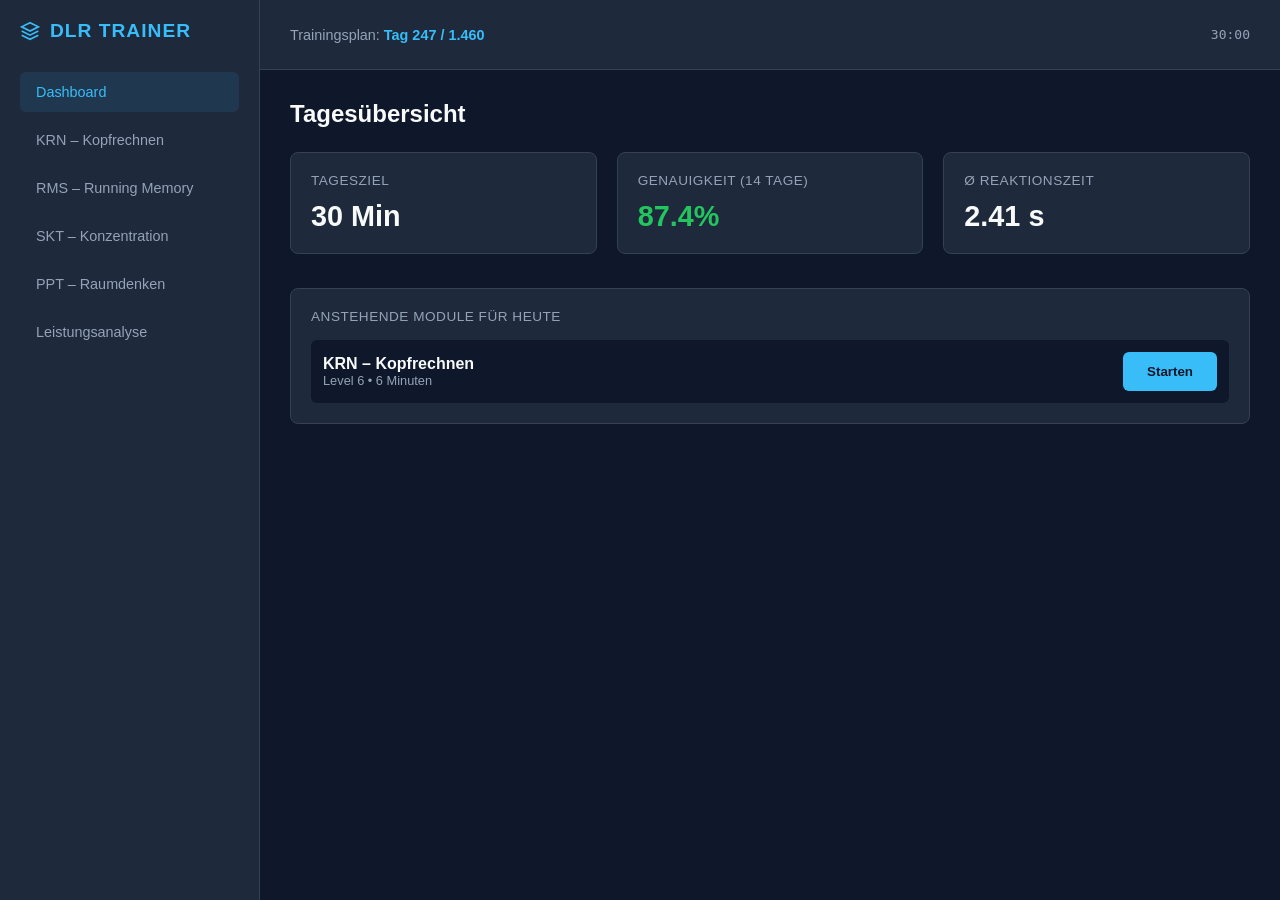
==== commit 6cd6754a: "Update index.html" ====
--- a/index.html
+++ b/index.html
@@ -3,736 +3,362 @@
 <head>
     <meta charset="UTF-8">
     <meta name="viewport" content="width=device-width, initial-scale=1.0">
-    <title>✈️ DLR Pilot Training - Testplattform</title>
+    <title>DLR Training Simulation Platform</title>
     <style>
         :root {
-            --bg-color: #0b0f19;
-            --card-bg: #151c2c;
-            --card-border: #222f47;
-            --accent-blue: #00e5ff;
-            --accent-green: #00ff88;
-            --accent-yellow: #ffb700;
-            --accent-red: #ff3366;
-            --text-main: #e2e8f0;
+            --bg-color: #0f172a;
+            --panel-bg: #1e293b;
+            --accent: #38bdf8;
+            --text-main: #f8fafc;
             --text-muted: #94a3b8;
-            --font-family: -apple-system, BlinkMacSystemFont, "Segoe UI", Roboto, Helvetica, Arial, sans-serif;
-        }
-
-        * { box-sizing: border-box; margin: 0; padding: 0; font-family: var(--font-family); }
+            --border: #334155;
+            --success: #22c55e;
+            --warning: #f59e0b;
+        }
+
+        * {
+            box-sizing: border-box;
+            margin: 0;
+            padding: 0;
+            font-family: -apple-system, BlinkMacSystemFont, "Segoe UI", Roboto, Helvetica, Arial, sans-serif;
+        }
 
         body {
             background-color: var(--bg-color);
             color: var(--text-main);
-            min-height: 100vh;
-            display: flex;
-            flex-direction: column;
+            display: flex;
+            height: 100vh;
+            overflow: hidden;
+        }
+
+        /* Sidebar Navigation */
+        sidebar {
+            width: 260px;
+            background-color: var(--panel-bg);
+            border-right: 1px solid var(--border);
+            display: flex;
+            flex-direction: column;
+            padding: 20px;
+        }
+
+        .brand {
+            font-size: 1.2rem;
+            font-weight: 700;
+            letter-spacing: 1px;
+            color: var(--accent);
+            margin-bottom: 30px;
+            display: flex;
+            align-items: center;
+            gap: 10px;
+        }
+
+        .nav-list {
+            list-style: none;
+            display: flex;
+            flex-direction: column;
+            gap: 8px;
+        }
+
+        .nav-item {
+            padding: 12px 16px;
+            border-radius: 6px;
+            cursor: pointer;
+            color: var(--text-muted);
+            transition: all 0.2s ease;
+            font-size: 0.9rem;
+            display: flex;
+            align-items: center;
+            justify-content: space-between;
+        }
+
+        .nav-item:hover, .nav-item.active {
+            background-color: rgba(56, 189, 248, 0.1);
+            color: var(--accent);
+        }
+
+        /* Main Content Area */
+        main {
+            flex: 1;
+            display: flex;
+            flex-direction: column;
+            overflow-y: auto;
         }
 
         header {
-            background-color: #080b12;
-            border-bottom: 1px solid var(--card-border);
-            padding: 1rem 1.5rem;
-            display: flex;
+            height: 70px;
+            border-bottom: 1px solid var(--border);
+            display: flex;
+            align-items: center;
             justify-content: space-between;
-            align-items: center;
-        }
-
-        .logo {
-            font-size: 1.4rem; font-weight: 700; color: var(--accent-blue);
-            display: flex; align-items: center; gap: 0.5rem; letter-spacing: 1px;
-        }
-
-        nav { display: flex; gap: 0.5rem; }
-
-        .nav-btn {
-            background: transparent; border: 1px solid var(--card-border);
-            color: var(--text-muted); padding: 0.5rem 1rem; border-radius: 6px;
-            cursor: pointer; font-weight: 600; transition: all 0.2s;
-        }
-
-        .nav-btn.active, .nav-btn:hover {
-            border-color: var(--accent-blue); color: var(--accent-blue); background: rgba(0, 229, 255, 0.05);
-        }
-
-        main { flex: 1; padding: 1.5rem; max-width: 1200px; margin: 0 auto; width: 100%; }
+            padding: 0 30px;
+            background-color: var(--panel-bg);
+        }
+
+        .day-counter {
+            font-size: 0.9rem;
+            color: var(--text-muted);
+        }
+
+        .day-counter span {
+            color: var(--accent);
+            font-weight: 600;
+        }
+
+        .content {
+            padding: 30px;
+            display: flex;
+            flex-direction: column;
+            gap: 24px;
+        }
 
         .grid-dashboard {
-            display: grid; grid-template-columns: repeat(auto-fit, minmax(280px, 1fr)); gap: 1rem; margin-bottom: 2rem;
+            display: grid;
+            grid-template-columns: repeat(auto-fit, minmax(280px, 1fr));
+            gap: 20px;
         }
 
         .card {
-            background-color: var(--card-bg); border: 1px solid var(--card-border);
-            border-radius: 10px; padding: 1.25rem; box-shadow: 0 4px 12px rgba(0, 0, 0, 0.3);
-        }
-
-        .card-header { font-size: 0.9rem; color: var(--text-muted); text-transform: uppercase; letter-spacing: 0.05em; margin-bottom: 0.5rem; }
-        .card-value { font-size: 1.8rem; font-weight: 700; color: var(--text-main); }
-        .card-subtext { font-size: 0.8rem; color: var(--accent-blue); margin-top: 0.25rem; }
-
-        .section-title {
-            font-size: 1.2rem; margin-bottom: 1rem; color: var(--accent-blue);
-            border-bottom: 1px solid var(--card-border); padding-bottom: 0.5rem;
-        }
-
-        .grid-modules { display: grid; grid-template-columns: repeat(auto-fill, minmax(320px, 1fr)); gap: 1.25rem; }
-
-        .module-card {
-            background-color: var(--card-bg); border: 1px solid var(--card-border);
-            border-radius: 10px; padding: 1.25rem; display: flex; flex-direction: column;
-            justify-content: space-between; transition: transform 0.2s, border-color 0.2s;
-        }
-
-        .module-card:hover { transform: translateY(-2px); border-color: var(--accent-blue); }
-        .module-title { font-size: 1.1rem; font-weight: 600; margin-bottom: 0.5rem; color: var(--text-main); }
-        .module-desc { font-size: 0.85rem; color: var(--text-muted); margin-bottom: 1rem; line-height: 1.4; min-height: 40px; }
-
-        .stats-mini {
-            display: flex; justify-content: space-between; background: rgba(0, 0, 0, 0.2);
-            padding: 0.5rem 0.75rem; border-radius: 6px; font-size: 0.8rem; margin-bottom: 1rem;
-        }
-        .stats-mini span { color: var(--text-muted); }
-        .stats-mini strong { color: var(--accent-blue); }
-
-        .btn-group { display: flex; gap: 0.5rem; }
-        .btn {
-            flex: 1; padding: 0.6rem; border: none; border-radius: 6px; font-weight: 600;
-            font-size: 0.85rem; cursor: pointer; transition: opacity 0.2s; text-align: center;
-        }
-        .btn:hover { opacity: 0.85; }
-        .btn-training { background-color: var(--accent-green); color: #000; }
-        .btn-time { background-color: var(--accent-yellow); color: #000; }
-        .btn-sim { background-color: var(--accent-red); color: #fff; }
-
-        .workspace { display: none; flex-direction: column; gap: 1.5rem; }
-        .workspace.active { display: flex; }
-
-        .test-header {
-            display: flex; justify-content: space-between; align-items: center; background: var(--card-bg);
-            border: 1px solid var(--card-border); padding: 1rem 1.5rem; border-radius: 10px;
-        }
-
-        .timer-display {
-            font-size: 1.5rem; font-weight: 700; font-family: monospace; color: var(--accent-yellow);
-            background: #000; padding: 0.2rem 0.8rem; border-radius: 6px; border: 1px solid var(--accent-yellow);
-        }
-
-        .question-box {
-            background: var(--card-bg); border: 1px solid var(--card-border); border-radius: 10px;
-            padding: 2rem; text-align: center; min-height: 300px; display: flex; flex-direction: column;
-            justify-content: center; align-items: center; position: relative; overflow: hidden;
-        }
-
-        .question-text { font-size: 1.4rem; margin-bottom: 1.5rem; line-height: 1.5; }
-
-        .options-grid {
-            display: grid; grid-template-columns: repeat(auto-fit, minmax(200px, 1fr)); gap: 1rem;
-            width: 100%; max-width: 700px;
-        }
-
-        .option-btn {
-            background: #1e293b; border: 1px solid var(--card-border); color: var(--text-main);
-            padding: 1rem; border-radius: 8px; font-size: 1.1rem; cursor: pointer; transition: all 0.2s;
-        }
-        .option-btn:hover { border-color: var(--accent-blue); background: #283548; }
-
-        .input-box { display: flex; gap: 0.5rem; width: 100%; max-width: 400px; }
-        .text-input {
-            flex: 1; padding: 0.8rem; border-radius: 6px; border: 1px solid var(--card-border);
-            background: #0b0f19; color: #fff; font-size: 1.2rem; text-align: center;
-        }
-
-        .feedback-overlay {
-            position: absolute; top: 0; left: 0; right: 0; bottom: 0;
-            background: rgba(15, 23, 42, 0.95); display: flex; flex-direction: column;
-            justify-content: center; align-items: center; padding: 1.5rem; z-index: 10;
-        }
-        .feedback-title { font-size: 1.8rem; font-weight: 700; margin-bottom: 0.5rem; }
-        .feedback-correct { color: var(--accent-green); }
-        .feedback-incorrect { color: var(--accent-red); }
-
-        .skt-target {
-            width: 120px; height: 120px; border-radius: 50%; margin: 1rem auto; cursor: pointer;
-            display: flex; align-items: center; justify-content: center; font-size: 1.2rem; font-weight: bold;
-            box-shadow: 0 0 20px rgba(0,0,0,0.5); transition: background-color 0.1s;
-        }
-
-        .cube-sequence {
-            display: flex; gap: 0.5rem; flex-wrap: wrap; justify-content: center; margin-bottom: 1.5rem;
-        }
-        .cube-move {
-            background: #1e293b; padding: 0.5rem 1rem; border-radius: 6px; border: 1px solid var(--accent-blue);
-            font-weight: bold; letter-spacing: 1px;
-        }
-
-        @media (max-width: 600px) {
-            header { flex-direction: column; gap: 1rem; align-items: flex-start; }
-            .nav-btn { padding: 0.4rem 0.6rem; font-size: 0.8rem; }
-            .grid-modules { grid-template-columns: 1fr; }
-            .question-text { font-size: 1.1rem; }
-            .options-grid { grid-template-columns: 1fr; }
+            background-color: var(--panel-bg);
+            border: 1px solid var(--border);
+            border-radius: 8px;
+            padding: 20px;
+        }
+
+        .card-title {
+            font-size: 0.85rem;
+            text-transform: uppercase;
+            letter-spacing: 0.5px;
+            color: var(--text-muted);
+            margin-bottom: 12px;
+        }
+
+        .card-value {
+            font-size: 1.8rem;
+            font-weight: 700;
+            color: var(--text-main);
+        }
+
+        /* Test Stage Container */
+        #test-container {
+            display: none;
+            flex-direction: column;
+            align-items: center;
+            justify-content: center;
+            height: 100%;
+            padding: 40px;
+        }
+
+        .test-box {
+            background-color: var(--panel-bg);
+            border: 1px solid var(--border);
+            border-radius: 12px;
+            width: 100%;
+            max-width: 600px;
+            padding: 40px;
+            display: flex;
+            flex-direction: column;
+            align-items: center;
+            gap: 24px;
+        }
+
+        .task-display {
+            font-size: 2.5rem;
+            font-weight: 700;
+            letter-spacing: 2px;
+            color: var(--accent);
+            min-height: 80px;
+            display: flex;
+            align-items: center;
+            justify-content: center;
+        }
+
+        .input-group {
+            display: flex;
+            gap: 12px;
+            width: 100%;
+        }
+
+        input[type="text"] {
+            flex: 1;
+            background-color: var(--bg-color);
+            border: 1px solid var(--border);
+            border-radius: 6px;
+            padding: 12px 16px;
+            color: var(--text-main);
+            font-size: 1.1rem;
+            outline: none;
+            text-align: center;
+        }
+
+        input[type="text"]:focus {
+            border-color: var(--accent);
+        }
+
+        button.btn-primary {
+            background-color: var(--accent);
+            color: var(--bg-color);
+            border: none;
+            border-radius: 6px;
+            padding: 12px 24px;
+            font-weight: 600;
+            cursor: pointer;
+            transition: opacity 0.2s ease;
+        }
+
+        button.btn-primary:hover {
+            opacity: 0.9;
+        }
+
+        .timer-bar {
+            width: 100%;
+            height: 4px;
+            background-color: var(--border);
+            border-radius: 2px;
+            overflow: hidden;
+        }
+
+        .timer-progress {
+            height: 100%;
+            background-color: var(--accent);
+            width: 100%;
+            transition: width 0.1s linear;
         }
     </style>
 </head>
 <body>
 
-    <header>
-        <div class="logo">✈️ DLR PILOT TRAINING</div>
-        <nav>
-            <button class="nav-btn active" onclick="switchTab('dashboard')">Dashboard</button>
-            <button class="nav-btn" onclick="switchTab('modules')">Testmodule</button>
-            <button class="nav-btn" style="color: var(--accent-red); border-color: var(--accent-red);" onclick="startFullSimulation()">🔴 Vollsimulation</button>
-        </nav>
-    </header>
+    <sidebar>
+        <div class="brand">
+            <svg width="20" height="20" viewBox="0 0 24 24" fill="none" stroke="currentColor" stroke-width="2"><path d="M12 2L2 7l10 5 10-5-10-5zM2 17l10 5 10-5M2 12l10 5 10-5"/></svg>
+            DLR TRAINER
+        </div>
+        <ul class="nav-list">
+            <li class="nav-item active" onclick="switchView('dashboard')">Dashboard</li>
+            <li class="nav-item" onclick="startModule('KRN')">KRN – Kopfrechnen</li>
+            <li class="nav-item" onclick="startModule('RMS')">RMS – Running Memory</li>
+            <li class="nav-item" onclick="startModule('SKT')">SKT – Konzentration</li>
+            <li class="nav-item" onclick="startModule('PPT')">PPT – Raumdenken</li>
+            <li class="nav-item" onclick="switchView('analytics')">Leistungsanalyse</li>
+        </ul>
+    </sidebar>
 
     <main>
-        <!-- DASHBOARD TAB -->
-        <div id="tab-dashboard">
-            <h2 class="section-title">GESAMTPERFORMANCE</h2>
+        <header>
+            <div class="day-counter">Trainingsplan: <span>Tag 247 / 1.460</span></div>
+            <div id="session-timer" style="font-family: monospace; color: var(--text-muted);">30:00</div>
+        </header>
+
+        <!-- Dashboard View -->
+        <div id="dashboard-view" class="content">
+            <h1 style="font-size: 1.5rem; font-weight: 600;">Tagesübersicht</h1>
             <div class="grid-dashboard">
                 <div class="card">
-                    <div class="card-header">Gesamtgenauigkeit</div>
-                    <div class="card-value" id="dash-accuracy">0%</div>
-                    <div class="card-subtext" id="dash-total-q">0 Aufgaben bearbeitet</div>
+                    <div class="card-title">Tagesziel</div>
+                    <div class="card-value">30 Min</div>
                 </div>
                 <div class="card">
-                    <div class="card-header">Durchschn. Zeit / Aufgabe</div>
-                    <div class="card-value" id="dash-speed">0.00s</div>
-                    <div class="card-subtext">Verarbeitungsgeschwindigkeit</div>
+                    <div class="card-title">Genauigkeit (14 Tage)</div>
+                    <div class="card-value" style="color: var(--success);">87.4%</div>
                 </div>
                 <div class="card">
-                    <div class="card-header">Trainings-Streak</div>
-                    <div class="card-value" id="dash-streak">0 Tage</div>
-                    <div class="card-subtext">Kontinuität ist entscheidend</div>
+                    <div class="card-title">Ø Reaktionszeit</div>
+                    <div class="card-value">2.41 s</div>
                 </div>
             </div>
 
-            <h2 class="section-title">LEISTUNG NACH TESTBEREICHEN</h2>
-            <div class="grid-modules" id="dashboard-breakdown"></div>
+            <div class="card" style="margin-top: 10px;">
+                <div class="card-title">Anstehende Module für Heute</div>
+                <div style="display: flex; flex-direction: column; gap: 12px; margin-top: 16px;">
+                    <div style="display: flex; justify-content: space-between; align-items: center; padding: 12px; background: var(--bg-color); border-radius: 6px;">
+                        <div>
+                            <strong>KRN – Kopfrechnen</strong>
+                            <div style="font-size: 0.8rem; color: var(--text-muted);">Level 6 • 6 Minuten</div>
+                        </div>
+                        <button class="btn-primary" onclick="startModule('KRN')">Starten</button>
+                    </div>
+                </div>
+            </div>
         </div>
 
-        <!-- MODULES TAB -->
-        <div id="tab-modules" style="display: none;">
-            <h2 class="section-title">DLR TESTMODULE (BU)</h2>
-            <div class="grid-modules" id="modules-list"></div>
-        </div>
-
-        <!-- WORKSPACE / TEST AREA -->
-        <div id="workspace" class="workspace">
-            <div class="test-header">
-                <div>
-                    <h3 id="test-module-name" style="color: var(--accent-blue);">Modul Name</h3>
-                    <div id="test-mode-label" style="font-size: 0.8rem; color: var(--text-muted);">Training Modus</div>
-                </div>
-                <div style="display: flex; gap: 1.5rem; align-items: center;">
-                    <div style="text-align: right;">
-                        <div style="font-size: 0.75rem; color: var(--text-muted);">ADAPTIVES LEVEL</div>
-                        <div id="adaptive-level" style="font-weight: bold; color: var(--accent-green);">Level 1</div>
-                    </div>
-                    <div class="timer-display" id="timer">00:00</div>
-                    <button class="nav-btn" onclick="exitTest()" style="border-color: var(--accent-red); color: var(--accent-red);">Abbrechen</button>
-                </div>
-            </div>
-
-            <div class="question-box" id="q-box">
-                <!-- Dynamischer Inhalt -->
+        <!-- Interactive Test View -->
+        <div id="test-container">
+            <div class="test-box">
+                <div style="width: 100%; display: flex; justify-content: space-between; color: var(--text-muted); font-size: 0.85rem;">
+                    <span id="module-title">KRN – KOPFRECHNEN</span>
+                    <span id="task-counter">Aufgabe 1 / 10</span>
+                </div>
+                
+                <div class="timer-bar">
+                    <div id="timer-progress" class="timer-progress"></div>
+                </div>
+
+                <div id="task-display" class="task-display">--</div>
+
+                <div class="input-group">
+                    <input type="text" id="user-input" placeholder="Antwort eingeben..." autocomplete="off" onkeydown="handleKeyPress(event)">
+                    <button class="btn-primary" onclick="submitAnswer()">Senden</button>
+                </div>
             </div>
         </div>
     </main>
 
     <script>
-        // --- KONFIGURATION & DATENBANK ---
-        const MODULES = {
-            krn: { name: "KRN - Kopfrechnen", desc: "Mentale Arithmetik ohne Hilfsmittel unter hohem Zeitdruck." },
-            rag: { name: "RAG - Rechenaufgaben", desc: "Physikalisch-mathematische Textaufgaben (Dreisatz, v=s/t, Prozent)." },
-            wrt: { name: "WRT - Würfelkipp-Test", desc: "Mentale Rotation eines Würfels anhand sequenzieller Anweisungen." },
-            owt: { name: "OWT - Wahrnehmung & Memory", desc: "Kurzzeit-Gedächtnis für Aviation-Codes (Callsigns, Frequenzen)." },
-            skt: { name: "SKT - Signal-Reaktion", desc: "Reaktionsgeschwindigkeit und Fehlererkennung auf visuelle Reize." },
-            ens: { name: "ENS - Aviation English", desc: "Verständnis englischer ATC-Anweisungen und Phrasologie." },
-            tvt: { name: "TVT - Technisches Verständnis", desc: "Grundlegende Physik, Mechanik, Hebel und Druckverhältnisse." }
-        };
-
-        const STATE = {
-            active: false,
-            moduleId: null,
-            mode: 'training', // 'training', 'time', 'sim'
-            timerInterval: null,
-            timeouts: [],
-            timeLeft: 0,
-            currentQuestion: null,
-            startTime: 0,
-            simQueue: [],
-            simIndex: 0
-        };
-
-        let userStats = JSON.parse(localStorage.getItem('dlr_stats')) || {
-            totalAnswered: 0, totalCorrect: 0, totalTimeSpent: 0, streak: 1,
-            modules: Object.keys(MODULES).reduce((acc, key) => {
-                acc[key] = { correct: 0, total: 0, totalTime: 0, level: 1 };
-                return acc;
-            }, {})
-        };
-
-        // --- HELPER FUNKTIONEN ---
-        function shuffleArray(arr) {
-            const array = [...arr];
-            for (let i = array.length - 1; i > 0; i--) {
-                const j = Math.floor(Math.random() * (i + 1));
-                [array[i], array[j]] = [array[j], array[i]];
+        let currentModule = '';
+        let currentTask = 0;
+        let correctAnswer = 0;
+        let score = 0;
+
+        function switchView(view) {
+            document.getElementById('dashboard-view').style.display = view === 'dashboard' ? 'flex' : 'none';
+            document.getElementById('test-container').style.display = view === 'test' ? 'flex' : 'none';
+        }
+
+        function startModule(moduleName) {
+            currentModule = moduleName;
+            currentTask = 0;
+            score = 0;
+            document.getElementById('module-title').innerText = moduleName + ' – SIMULATION';
+            switchView('test');
+            nextTask();
+        }
+
+        function generateKRN() {
+            const a = Math.floor(Math.random() * 89) + 11;
+            const b = Math.floor(Math.random() * 89) + 11;
+            correctAnswer = a + b;
+            return `${a} + ${b}`;
+        }
+
+        function nextTask() {
+            if (currentTask >= 10) {
+                alert(`Modul beendet! Ergebnis: ${score} / 10 richtig.`);
+                switchView('dashboard');
+                return;
             }
-            return array;
-        }
-
-        function calculateMath(a, b, op) {
-            switch(op) {
-                case '+': return a + b;
-                case '-': return a - b;
-                case '*': return a * b;
-                case '/': return parseFloat((a / b).toFixed(2));
-                default: return 0;
+
+            currentTask++;
+            document.getElementById('task-counter').innerText = `Aufgabe ${currentTask} / 10`;
+            document.getElementById('user-input').value = '';
+            document.getElementById('user-input').focus();
+
+            if (currentModule === 'KRN') {
+                document.getElementById('task-display').innerText = generateKRN();
             }
         }
 
-        function registerTimeout(fn, delay) {
-            const id = setTimeout(fn, delay);
-            STATE.timeouts.push(id);
-            return id;
-        }
-
-        function clearAllTimeouts() {
-            STATE.timeouts.forEach(clearTimeout);
-            STATE.timeouts = [];
-        }
-
-        function saveStats() {
-            localStorage.setItem('dlr_stats', JSON.stringify(userStats));
-        }
-
-        // --- UI NAVIGATION ---
-        function switchTab(tabId) {
-            document.getElementById('tab-dashboard').style.display = tabId === 'dashboard' ? 'block' : 'none';
-            document.getElementById('tab-modules').style.display = tabId === 'modules' ? 'block' : 'none';
-            document.getElementById('workspace').classList.remove('active');
-            
-            document.querySelectorAll('header nav .nav-btn').forEach(btn => btn.classList.remove('active'));
-            if(tabId === 'dashboard') document.querySelectorAll('header nav .nav-btn')[0].classList.add('active');
-            if(tabId === 'modules') document.querySelectorAll('header nav .nav-btn')[1].classList.add('active');
-
-            if(tabId === 'dashboard') renderDashboard();
-            if(tabId === 'modules') renderModules();
-        }
-
-        function renderDashboard() {
-            const acc = userStats.totalAnswered > 0 ? Math.round((userStats.totalCorrect / userStats.totalAnswered) * 100) : 0;
-            const avgSpeed = userStats.totalAnswered > 0 ? (userStats.totalTimeSpent / userStats.totalAnswered).toFixed(2) : "0.00";
-
-            document.getElementById('dash-accuracy').innerText = `${acc}%`;
-            document.getElementById('dash-total-q').innerText = `${userStats.totalAnswered} Aufg.`;
-            document.getElementById('dash-speed').innerText = `${avgSpeed}s`;
-            document.getElementById('dash-streak').innerText = `${userStats.streak} Tage`;
-
-            const container = document.getElementById('dashboard-breakdown');
-            container.innerHTML = '';
-
-            for (let id in MODULES) {
-                const m = userStats.modules[id];
-                const mAcc = m.total > 0 ? Math.round((m.correct / m.total) * 100) : 0;
-                const mSpeed = m.total > 0 ? (m.totalTime / m.total).toFixed(2) : "0.00";
-
-                container.innerHTML += `
-                    <div class="card">
-                        <div class="card-header">${MODULES[id].name}</div>
-                        <div style="display: flex; justify-content: space-between; margin-top: 0.5rem;">
-                            <div><span style="font-size: 0.8rem; color: var(--text-muted);">Genauigkeit:</span> <strong style="color: var(--accent-green);">${mAcc}%</strong></div>
-                            <div><span style="font-size: 0.8rem; color: var(--text-muted);">Zeit/Aufg:</span> <strong style="color: var(--accent-blue);">${mSpeed}s</strong></div>
-                        </div>
-                        <div style="font-size: 0.75rem; color: var(--text-muted); margin-top: 0.5rem;">Adaptives Level: ${m.level} / 5</div>
-                    </div>
-                `;
+        function submitAnswer() {
+            const input = parseInt(document.getElementById('user-input').value);
+            if (input === correctAnswer) {
+                score++;
             }
-        }
-
-        function renderModules() {
-            const container = document.getElementById('modules-list');
-            container.innerHTML = '';
-
-            for (let id in MODULES) {
-                const m = MODULES[id];
-                const stats = userStats.modules[id];
-                const acc = stats.total > 0 ? Math.round((stats.correct / stats.total) * 100) : 0;
-
-                container.innerHTML += `
-                    <div class="module-card">
-                        <div>
-                            <div class="module-title">${m.name}</div>
-                            <div class="module-desc">${m.desc}</div>
-                        </div>
-                        <div>
-                            <div class="stats-mini">
-                                <span>Genauigkeit: <strong>${acc}%</strong></span>
-                                <span>Level: <strong>${stats.level}</strong></span>
-                            </div>
-                            <div class="btn-group">
-                                <button class="btn btn-training" onclick="startTest('${id}', 'training')">Training</button>
-                                <button class="btn btn-time" onclick="startTest('${id}', 'time')">Zeittraining</button>
-                            </div>
-                        </div>
-                    </div>
-                `;
+            nextTask();
+        }
+
+        function handleKeyPress(e) {
+            if (e.key === 'Enter') {
+                submitAnswer();
             }
         }
-
-        // --- TEST ENGINE CORE ---
-        function startTest(moduleId, mode) {
-            clearAllTimeouts();
-            clearInterval(STATE.timerInterval);
-
-            STATE.active = true;
-            STATE.moduleId = moduleId;
-            STATE.mode = mode;
-            
-            document.getElementById('tab-dashboard').style.display = 'none';
-            document.getElementById('tab-modules').style.display = 'none';
-            document.getElementById('workspace').classList.add('active');
-
-            const modName = mode === 'sim' ? `SIMULATION: ${MODULES[moduleId].name}` : MODULES[moduleId].name;
-            document.getElementById('test-module-name').innerText = modName;
-            document.getElementById('test-mode-label').innerText = mode === 'training' ? '🟢 Training (Feedback)' : mode === 'time' ? '🟡 Zeittraining' : '🔴 DLR Simulation';
-            document.getElementById('adaptive-level').innerText = `Level ${userStats.modules[moduleId].level}`;
-
-            if (mode === 'time') {
-                STATE.timeLeft = 60; // 60s per individual time test
-                startTimer();
-            } else if (mode === 'sim') {
-                STATE.timeLeft = 45; // 45s per module in simulation
-                startTimer();
-            } else {
-                document.getElementById('timer').innerText = "∞";
-            }
-
-            nextQuestion();
-        }
-
-        function startFullSimulation() {
-            STATE.simQueue = Object.keys(MODULES);
-            STATE.simIndex = 0;
-            alert("START DER VOLLSIMULATION\n\n- Alle 7 DLR-Module hintereinander.\n- 45 Sekunden pro Modul.\n- Kein Feedback zwischen den Aufgaben.\n- Automatisch nächstes Modul bei Zeitablauf.");
-            startTest(STATE.simQueue[STATE.simIndex], 'sim');
-        }
-
-        function advanceSimulation() {
-            STATE.simIndex++;
-            if (STATE.simIndex < STATE.simQueue.length) {
-                startTest(STATE.simQueue[STATE.simIndex], 'sim');
-            } else {
-                alert("SIMULATION ABGESCHLOSSEN!\nAlle Daten wurden im Dashboard gespeichert.");
-                exitTest();
-            }
-        }
-
-        function startTimer() {
-            updateTimerDisplay();
-            STATE.timerInterval = setInterval(() => {
-                STATE.timeLeft--;
-                updateTimerDisplay();
-                if (STATE.timeLeft <= 0) {
-                    clearInterval(STATE.timerInterval);
-                    if (STATE.mode === 'sim') advanceSimulation();
-                    else {
-                        alert("Zeit abgelaufen!");
-                        exitTest();
-                    }
-                }
-            }, 1000);
-        }
-
-        function updateTimerDisplay() {
-            const m = Math.floor(STATE.timeLeft / 60).toString().padStart(2, '0');
-            const s = (STATE.timeLeft % 60).toString().padStart(2, '0');
-            document.getElementById('timer').innerText = `${m}:${s}`;
-        }
-
-        function exitTest() {
-            STATE.active = false;
-            clearAllTimeouts();
-            clearInterval(STATE.timerInterval);
-            switchTab('dashboard');
-        }
-
-        // --- MODUL GENERATOREN ---
-        function nextQuestion() {
-            if(!STATE.active) return;
-            const qBox = document.getElementById('q-box');
-            qBox.innerHTML = '';
-            STATE.startTime = Date.now();
-            const level = userStats.modules[STATE.moduleId].level;
-
-            switch(STATE.moduleId) {
-                case 'krn': generateKRN(qBox, level); break;
-                case 'rag': generateRAG(qBox, level); break;
-                case 'wrt': generateWRT(qBox, level); break;
-                case 'owt': generateOWT(qBox, level); break;
-                case 'skt': generateSKT(qBox, level); break;
-                case 'ens': generateENS(qBox, level); break;
-                case 'tvt': generateTVT(qBox, level); break;
-            }
-        }
-
-        function renderMultipleChoice(box, text, optionsArr, correctAns) {
-            STATE.currentQuestion = { answer: correctAns };
-            if(text) box.innerHTML += `<div class="question-text">${text}</div>`;
-            
-            const grid = document.createElement('div');
-            grid.className = 'options-grid';
-            
-            const shuffled = shuffleArray(optionsArr);
-            shuffled.forEach(opt => {
-                const btn = document.createElement('button');
-                btn.className = 'option-btn';
-                btn.innerText = opt;
-                btn.onclick = () => handleAnswer(opt === correctAns, correctAns);
-                grid.appendChild(btn);
-            });
-            box.appendChild(grid);
-        }
-
-        // 1. KRN
-        function generateKRN(box, level) {
-            let num1 = Math.floor(Math.random() * (15 * level)) + 5;
-            let num2 = Math.floor(Math.random() * (10 * level)) + 2;
-            let ops = ['+', '-', '*'];
-            let op = ops[Math.floor(Math.random() * (level > 2 ? 3 : 2))];
-            
-            // Verhindere zu oft negative Zahlen bei einfacheren Leveln
-            if(op === '-' && num1 < num2 && level < 3) [num1, num2] = [num2, num1];
-
-            let ans = calculateMath(num1, num2, op);
-            STATE.currentQuestion = { answer: ans.toString() };
-
-            box.innerHTML = `
-                <div class="question-text">${num1} ${op === '*' ? '×' : op} ${num2} = ?</div>
-                <div class="input-box">
-                    <input type="number" id="krn-input" class="text-input" autocomplete="off">
-                    <button class="btn btn-training" onclick="checkKRN()">OK</button>
-                </div>
-            `;
-            const input = document.getElementById('krn-input');
-            // Auto-focus logic that doesn't break mobile keyboards immediately
-            setTimeout(() => input.focus(), 50);
-            input.addEventListener('keypress', (e) => { if(e.key === 'Enter') checkKRN(); });
-        }
-
-        function checkKRN() {
-            const val = document.getElementById('krn-input').value.trim();
-            if(val === "") return;
-            handleAnswer(val === STATE.currentQuestion.answer, STATE.currentQuestion.answer);
-        }
-
-        // 2. RAG
-        function generateRAG(box, level) {
-            const db = [
-                { q: "Ein Flugzeug verbraucht 2400 kg Treibstoff pro Stunde. Wie viel kg werden für 45 Minuten benötigt?", a: "1800 kg", w: ["1600 kg", "1950 kg", "2000 kg", "2100 kg"] },
-                { q: "Geschwindigkeit: 360 Knoten. Entfernung: 90 NM. Wie lange dauert der Flugabschnitt?", a: "15 Min", w: ["12 Min", "18 Min", "20 Min", "25 Min"] },
-                { q: "Sinken von FL300 auf FL100 mit 2000 ft/min. Wie viele Minuten dauert der Sinkflug?", a: "10 Min", w: ["8 Min", "12 Min", "15 Min", "20 Min"] },
-                { q: "Wenn 4 Pumpen einen Tank in 6 Stunden füllen, wie lange brauchen 3 Pumpen?", a: "8 Stunden", w: ["4.5 Stunden", "7 Stunden", "9 Stunden", "10 Stunden"] }
-            ];
-            const q = db[Math.floor(Math.random() * db.length)];
-            const opts = [q.a, ...q.w].slice(0, 4); // Take correct + 3 wrong
-            renderMultipleChoice(box, q.q, opts, q.a);
-        }
-
-        // 3. WRT (Echte 3D Logik)
-        function generateWRT(box, level) {
-            const count = 2 + level; 
-            const movesAvailable = ['VORN', 'HINTEN', 'LINKS', 'RECHTS'];
-            let sequence = [];
-            for(let i=0; i<count; i++) sequence.push(movesAvailable[Math.floor(Math.random()*4)]);
-
-            // 0:Top, 1:Bottom, 2:Front, 3:Back, 4:Left, 5:Right
-            const faceNames = ["Oben", "Unten", "Vorn", "Hinten", "Links", "Rechts"];
-            let markerPos = 0; // Start at Top
-
-            // Berechne echte Endposition
-            sequence.forEach(move => {
-                let p = markerPos;
-                if (move === 'VORN') {
-                    if(p===0) markerPos=2; else if(p===2) markerPos=1; else if(p===1) markerPos=3; else if(p===3) markerPos=0;
-                } else if (move === 'HINTEN') {
-                    if(p===0) markerPos=3; else if(p===3) markerPos=1; else if(p===1) markerPos=2; else if(p===2) markerPos=0;
-                } else if (move === 'LINKS') {
-                    if(p===0) markerPos=4; else if(p===4) markerPos=1; else if(p===1) markerPos=5; else if(p===5) markerPos=0;
-                } else if (move === 'RECHTS') {
-                    if(p===0) markerPos=5; else if(p===5) markerPos=1; else if(p===1) markerPos=4; else if(p===4) markerPos=0;
-                }
-            });
-
-            const correctAns = faceNames[markerPos];
-            
-            let html = `
-                <div style="font-size: 0.9rem; color: var(--text-muted); margin-bottom: 1rem;">Ausgangslage: Markierung ist OBEN.</div>
-                <div class="cube-sequence">
-                    ${sequence.map(m => `<div class="cube-move">${m}</div>`).join('')}
-                </div>
-                <div style="font-size: 1.1rem; margin-bottom: 1.5rem;">Wo befindet sich die Markierung am Ende?</div>
-            `;
-            box.innerHTML = html;
-            renderMultipleChoice(box, "", faceNames, correctAns);
-        }
-
-        // 4. OWT
-        function generateOWT(box, level) {
-            const count = 3 + Math.floor(level/2);
-            const pool = ['LH401', 'EW702', 'AF123', 'KL982', 'DL441', 'UA900', 'BA221', 'LX330', 'FL330', 'HDG180', '118.5'];
-            const shuffledPool = shuffleArray(pool);
-            const sequence = shuffledPool.slice(0, count);
-            const target = sequence[Math.floor(Math.random() * sequence.length)];
-            
-            box.innerHTML = `
-                <div class="question-text">Merke dir folgende Informationen:</div>
-                <div style="font-size: 2rem; font-weight: bold; color: var(--accent-blue); letter-spacing: 2px; margin: 1.5rem 0;">
-                    ${sequence.join(' &nbsp; ')}
-                </div>
-                <div style="font-size: 0.8rem; color: var(--text-muted);">Verschwindet in wenigen Sekunden...</div>
-            `;
-
-            registerTimeout(() => {
-                if(!STATE.active) return;
-                box.innerHTML = '';
-                let wrongOpts = shuffledPool.filter(c => !sequence.includes(c)).slice(0, 3);
-                let opts = [...wrongOpts, target];
-                renderMultipleChoice(box, "Welcher Code war in der Sequenz enthalten?", opts, target);
-            }, Math.max(2000, 4000 - (level * 300))); // Kürzer bei hohem Level
-        }
-
-        // 5. SKT (Echte Reaktionslogik)
-        function generateSKT(box, level) {
-            const isTarget = Math.random() > 0.3; // 70% chance for green
-            
-            box.innerHTML = `
-                <div class="question-text">Klicke NUR auf den Kreis, wenn er <strong style="color:var(--accent-green)">GRÜN</strong> wird!</div>
-                <div class="skt-target" style="background-color: #334155; color: #94a3b8;" id="skt-btn">WARTE</div>
-                <div style="font-size: 0.8rem; color: var(--text-muted); margin-top: 1rem;">Nicht bei Rot klicken! Zu frühes Klicken ist ein Fehler.</div>
-            `;
-
-            let state = "WAIT"; // WAIT -> SIGNAL
-            const btn = document.getElementById('skt-btn');
-            
-            btn.onmousedown = () => {
-                if(state === "WAIT") {
-                    handleAnswer(false, "Zu früh geklickt (False Start)!");
-                } else if(state === "SIGNAL") {
-                    if(isTarget) handleAnswer(true, "Grünes Signal");
-                    else handleAnswer(false, "Falsche Reaktion (Klick bei Rot)!");
-                }
-            };
-
-            const delay = Math.floor(Math.random() * 2000) + 1000; // 1-3s Wait
-            
-            registerTimeout(() => {
-                state = "SIGNAL";
-                btn.style.backgroundColor = isTarget ? "var(--accent-green)" : "var(--accent-red)";
-                btn.style.color = "#000";
-                btn.innerText = isTarget ? "KLICK!" : "STOP!";
-                STATE.startTime = Date.now(); // Reset time for accurate MS measurement
-
-                // Auto-resolve nach 1.5s
-                registerTimeout(() => {
-                    if(STATE.active) {
-                        if(isTarget) handleAnswer(false, "Zu langsam! Du hättest klicken müssen.");
-                        else handleAnswer(true, "Korrekt ignoriert.");
-                    }
-                }, 1500 - (level * 100)); // Wird bei hohem Level schneller
-
-            }, delay);
-        }
-
-        // 6. ENS
-        function generateENS(box, level) {
-            const db = [
-                { q: "'Lufthansa 401, climb and maintain Flight Level 240.' What is required?", a: "Ascend to 24,000 feet", w: ["Descend to 24,000 feet", "Turn heading 240", "Maintain current altitude"] },
-                { q: "What does 'Hold Short' mean?", a: "Stop before a specific line/runway", w: ["Continue at low speed", "Hold altitude for 2 min", "Expedite takeoff immediately"] },
-                { q: "'Cleared for ILS approach runway 27R'. What is the aircraft cleared to do?", a: "Execute the landing approach for 27 Right", w: ["Taxi to runway 27R", "Take off from runway 27R", "Hold over the airport"] },
-                { q: "What does 'Squawk 7700' mean?", a: "General Emergency", w: ["Radio Failure", "Hijacking", "Normal Operations"] }
-            ];
-            const q = db[Math.floor(Math.random() * db.length)];
-            const opts = [q.a, ...q.w];
-            renderMultipleChoice(box, q.q, opts, q.a);
-        }
-
-        // 7. TVT
-        function generateTVT(box, level) {
-            const db = [
-                { q: "Zahnrad A (12 Zähne) treibt Zahnrad B (24 Zähne). A dreht sich 4-mal. Wie oft dreht sich B?", a: "2-mal", w: ["1-mal", "4-mal", "8-mal"] },
-                { q: "Wie verändert sich der statische Luftdruck mit zunehmender Höhe?", a: "Er nimmt ab", w: ["Er nimmt zu", "Er bleibt konstant", "Er schwankt periodisch"] },
-                { q: "Was passiert mit der Temperatur eines Gases, wenn es komprimiert wird (Volumen verkleinert)?", a: "Temperatur steigt", w: ["Temperatur sinkt", "Bleibt gleich", "Gas kondensiert sofort"] },
-                { q: "Bernoulli-Effekt an einer Tragfläche: Wo die Luft schneller strömt, ist der Druck...", a: "...niedriger.", w: ["...höher.", "...gleich.", "...unabhängig von der Geschwindigkeit."] }
-            ];
-            const q = db[Math.floor(Math.random() * db.length)];
-            const opts = [q.a, ...q.w];
-            renderMultipleChoice(box, q.q, opts, q.a);
-        }
-
-        // --- AUSWERTUNG & ADAPTIVES LEVELING ---
-        function handleAnswer(isCorrect, correctAnsText) {
-            clearAllTimeouts(); // Stop any pending SKT/OWT logic
-            
-            const timeSpent = (Date.now() - STATE.startTime) / 1000;
-            const mod = userStats.modules[STATE.moduleId];
-
-            userStats.totalAnswered++;
-            userStats.totalTimeSpent += timeSpent;
-            mod.total++;
-            mod.totalTime += timeSpent;
-
-            if (isCorrect) {
-                userStats.totalCorrect++;
-                mod.correct++;
-            }
-
-            // Adaptives Leveling (jeden 5. Versuch prüfen)
-            if (mod.total % 5 === 0) {
-                const acc = mod.correct / mod.total;
-                if (acc >= 0.8 && mod.level < 5) mod.level++;
-                else if (acc <= 0.4 && mod.level > 1) mod.level--;
-            }
-
-            saveStats();
-
-            if (STATE.mode === 'training') {
-                showFeedback(isCorrect, correctAnsText, timeSpent);
-            } else {
-                nextQuestion(); // Im Zeit/Sim-Modus direkt weiter
-            }
-        }
-
-        function showFeedback(isCorrect, text, time) {
-            const box = document.getElementById('q-box');
-            const overlay = document.createElement('div');
-            overlay.className = 'feedback-overlay';
-            
-            let timeStr = STATE.moduleId === 'skt' ? `${(time*1000).toFixed(0)} ms` : `${time.toFixed(1)} s`;
-
-            overlay.innerHTML = `
-                <div class="feedback-title ${isCorrect ? 'feedback-correct' : 'feedback-incorrect'}">
-                    ${isCorrect ? '✓ KORREKT' : '✗ FALSCH'}
-                </div>
-                <div style="color: var(--text-muted); margin-bottom: 0.5rem;">Zeit: ${timeStr}</div>
-                <div style="margin-bottom: 2rem; font-size: 1.1rem;">
-                    ${isCorrect ? 'Gute Arbeit!' : `Richtig: <strong style="color: #fff;">${text}</strong>`}
-                </div>
-                <button class="btn btn-training" style="max-width: 200px; padding: 1rem;" onclick="nextQuestion()">Weiter</button>
-            `;
-            box.appendChild(overlay);
-            
-            // Allow Enter to continue
-            setTimeout(() => {
-                const btn = overlay.querySelector('button');
-                btn.focus();
-            }, 50);
-        }
-
-        // INIT
-        switchTab('dashboard');
-
     </script>
 </body>
 </html>
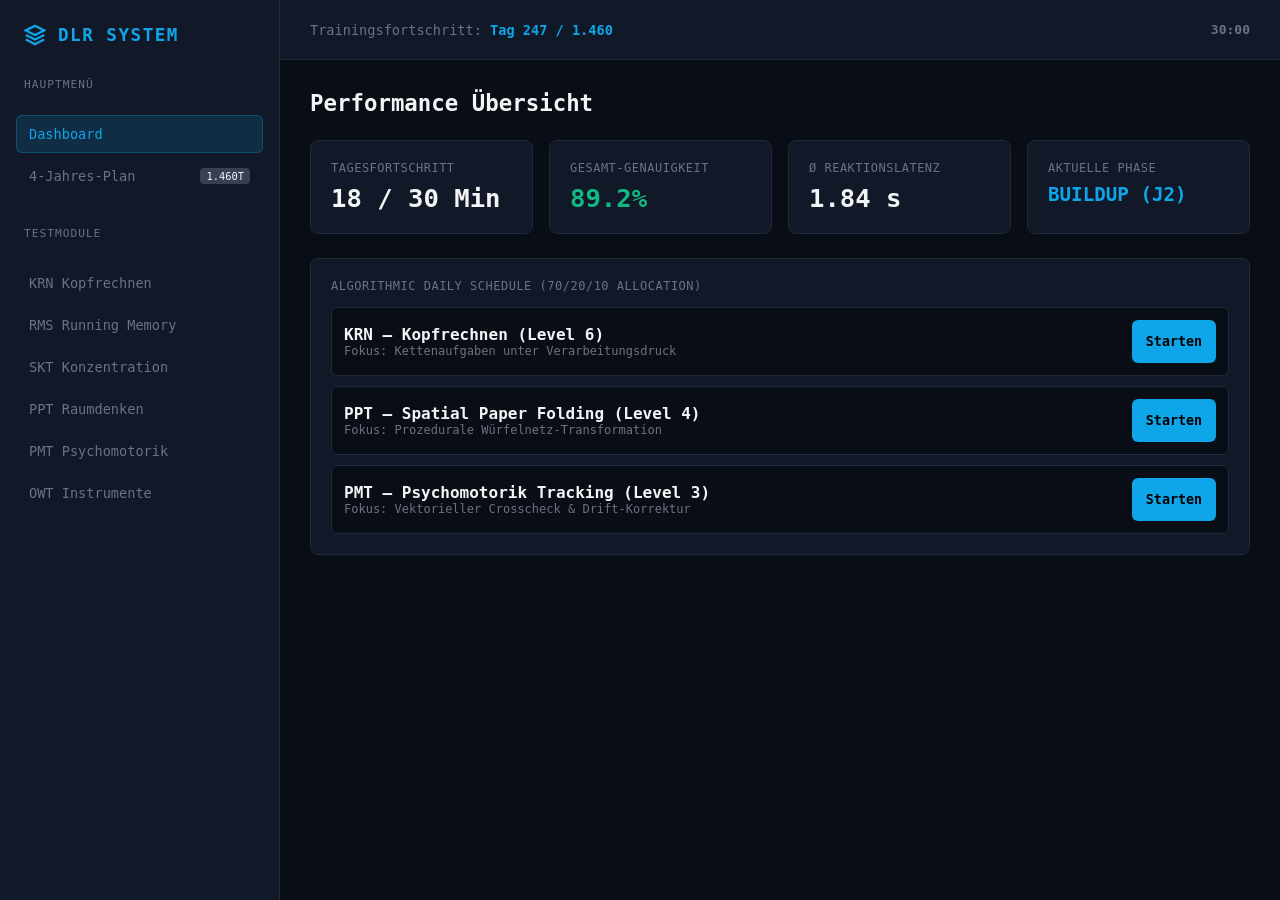
==== commit 53795bfd: "Update index.html" ====
--- a/index.html
+++ b/index.html
@@ -3,16 +3,19 @@
 <head>
     <meta charset="UTF-8">
     <meta name="viewport" content="width=device-width, initial-scale=1.0">
-    <title>DLR Training Simulation Platform</title>
+    <title>DLR Advanced Training Simulation Platform</title>
     <style>
         :root {
-            --bg-color: #0f172a;
-            --panel-bg: #1e293b;
-            --accent: #38bdf8;
-            --text-main: #f8fafc;
-            --text-muted: #94a3b8;
-            --border: #334155;
-            --success: #22c55e;
+            --bg-color: #090d16;
+            --panel-bg: #111827;
+            --panel-border: #1f2937;
+            --accent: #0ea5e9;
+            --accent-glow: rgba(14, 165, 233, 0.15);
+            --text-main: #f3f4f6;
+            --text-muted: #6b7280;
+            --border: #374151;
+            --success: #10b981;
+            --danger: #ef4444;
             --warning: #f59e0b;
         }
 
@@ -20,7 +23,8 @@
             box-sizing: border-box;
             margin: 0;
             padding: 0;
-            font-family: -apple-system, BlinkMacSystemFont, "Segoe UI", Roboto, Helvetica, Arial, sans-serif;
+            font-family: -apple-system, BlinkMacSystemFont, "Segoe UI", Roboto, monospace;
+            user-select: none;
         }
 
         body {
@@ -33,47 +37,72 @@
 
         /* Sidebar Navigation */
         sidebar {
-            width: 260px;
+            width: 280px;
             background-color: var(--panel-bg);
-            border-right: 1px solid var(--border);
-            display: flex;
-            flex-direction: column;
-            padding: 20px;
+            border-right: 1px solid var(--panel-border);
+            display: flex;
+            flex-direction: column;
+            padding: 24px 16px;
+            gap: 20px;
         }
 
         .brand {
-            font-size: 1.2rem;
-            font-weight: 700;
+            font-size: 1.1rem;
+            font-weight: 800;
+            letter-spacing: 1.5px;
+            color: var(--accent);
+            display: flex;
+            align-items: center;
+            gap: 12px;
+            padding: 0 8px;
+        }
+
+        .nav-section-title {
+            font-size: 0.7rem;
+            text-transform: uppercase;
             letter-spacing: 1px;
-            color: var(--accent);
-            margin-bottom: 30px;
-            display: flex;
-            align-items: center;
-            gap: 10px;
+            color: var(--text-muted);
+            margin: 12px 8px 4px 8px;
         }
 
         .nav-list {
             list-style: none;
             display: flex;
             flex-direction: column;
-            gap: 8px;
+            gap: 4px;
+            overflow-y: auto;
         }
 
         .nav-item {
-            padding: 12px 16px;
+            padding: 10px 12px;
             border-radius: 6px;
             cursor: pointer;
             color: var(--text-muted);
-            transition: all 0.2s ease;
-            font-size: 0.9rem;
+            transition: all 0.15s ease;
+            font-size: 0.85rem;
             display: flex;
             align-items: center;
             justify-content: space-between;
-        }
-
-        .nav-item:hover, .nav-item.active {
-            background-color: rgba(56, 189, 248, 0.1);
+            border: 1px solid transparent;
+        }
+
+        .nav-item:hover {
+            background-color: var(--accent-glow);
             color: var(--accent);
+        }
+
+        .nav-item.active {
+            background-color: var(--accent-glow);
+            color: var(--accent);
+            border-color: rgba(14, 165, 233, 0.3);
+        }
+
+        .tag {
+            font-size: 0.65rem;
+            padding: 2px 6px;
+            border-radius: 4px;
+            background: var(--border);
+            color: var(--text-main);
         }
 
         /* Main Content Area */
@@ -81,12 +110,13 @@
             flex: 1;
             display: flex;
             flex-direction: column;
-            overflow-y: auto;
+            overflow: hidden;
+            position: relative;
         }
 
         header {
-            height: 70px;
-            border-bottom: 1px solid var(--border);
+            height: 60px;
+            border-bottom: 1px solid var(--panel-border);
             display: flex;
             align-items: center;
             justify-content: space-between;
@@ -95,13 +125,13 @@
         }
 
         .day-counter {
-            font-size: 0.9rem;
+            font-size: 0.85rem;
             color: var(--text-muted);
         }
 
         .day-counter span {
             color: var(--accent);
-            font-weight: 600;
+            font-weight: 700;
         }
 
         .content {
@@ -109,255 +139,455 @@
             display: flex;
             flex-direction: column;
             gap: 24px;
+            overflow-y: auto;
+            height: calc(100vh - 60px);
         }
 
         .grid-dashboard {
             display: grid;
-            grid-template-columns: repeat(auto-fit, minmax(280px, 1fr));
-            gap: 20px;
+            grid-template-columns: repeat(auto-fit, minmax(220px, 1fr));
+            gap: 16px;
         }
 
         .card {
             background-color: var(--panel-bg);
-            border: 1px solid var(--border);
+            border: 1px solid var(--panel-border);
             border-radius: 8px;
             padding: 20px;
         }
 
         .card-title {
-            font-size: 0.85rem;
+            font-size: 0.75rem;
             text-transform: uppercase;
             letter-spacing: 0.5px;
             color: var(--text-muted);
-            margin-bottom: 12px;
+            margin-bottom: 8px;
         }
 
         .card-value {
-            font-size: 1.8rem;
+            font-size: 1.6rem;
             font-weight: 700;
             color: var(--text-main);
         }
 
-        /* Test Stage Container */
-        #test-container {
+        /* Module Simulation Engine Area */
+        #test-stage {
             display: none;
+            flex: 1;
             flex-direction: column;
             align-items: center;
             justify-content: center;
-            height: 100%;
-            padding: 40px;
-        }
-
-        .test-box {
+            padding: 30px;
+            height: calc(100vh - 60px);
+            background-color: #05080e;
+        }
+
+        .test-window {
+            background-color: var(--panel-bg);
+            border: 1px solid var(--panel-border);
+            border-radius: 12px;
+            width: 100%;
+            max-width: 800px;
+            padding: 32px;
+            display: flex;
+            flex-direction: column;
+            align-items: center;
+            gap: 20px;
+            box-shadow: 0 20px 40px rgba(0,0,0,0.5);
+            position: relative;
+        }
+
+        .test-header {
+            width: 100%;
+            display: flex;
+            justify-content: space-between;
+            align-items: center;
+            color: var(--text-muted);
+            font-size: 0.8rem;
+            border-bottom: 1px solid var(--panel-border);
+            padding-bottom: 12px;
+        }
+
+        .task-canvas-container {
+            min-height: 280px;
+            width: 100%;
+            display: flex;
+            flex-direction: column;
+            align-items: center;
+            justify-content: center;
+            position: relative;
+        }
+
+        /* Special Modules Renderers */
+        .number-display {
+            font-size: 4rem;
+            font-weight: 800;
+            color: var(--accent);
+            letter-spacing: 2px;
+        }
+
+        .shape-display {
+            width: 100px;
+            height: 100px;
+            display: flex;
+            align-items: center;
+            justify-content: center;
+            font-weight: bold;
+            font-size: 1.2rem;
+            border-radius: 8px;
+            border: 2px solid var(--accent);
+        }
+
+        /* Controls */
+        .control-grid {
+            display: grid;
+            grid-template-columns: repeat(3, 1fr);
+            gap: 10px;
+            width: 100%;
+            max-width: 320px;
+        }
+
+        .btn {
             background-color: var(--panel-bg);
             border: 1px solid var(--border);
-            border-radius: 12px;
-            width: 100%;
-            max-width: 600px;
-            padding: 40px;
-            display: flex;
-            flex-direction: column;
-            align-items: center;
-            gap: 24px;
-        }
-
-        .task-display {
-            font-size: 2.5rem;
-            font-weight: 700;
-            letter-spacing: 2px;
-            color: var(--accent);
-            min-height: 80px;
-            display: flex;
-            align-items: center;
-            justify-content: center;
-        }
-
-        .input-group {
-            display: flex;
-            gap: 12px;
-            width: 100%;
-        }
-
-        input[type="text"] {
-            flex: 1;
-            background-color: var(--bg-color);
-            border: 1px solid var(--border);
+            color: var(--text-main);
             border-radius: 6px;
-            padding: 12px 16px;
-            color: var(--text-main);
-            font-size: 1.1rem;
-            outline: none;
-            text-align: center;
-        }
-
-        input[type="text"]:focus {
-            border-color: var(--accent);
-        }
-
-        button.btn-primary {
-            background-color: var(--accent);
-            color: var(--bg-color);
-            border: none;
-            border-radius: 6px;
-            padding: 12px 24px;
+            padding: 14px;
             font-weight: 600;
             cursor: pointer;
-            transition: opacity 0.2s ease;
-        }
-
-        button.btn-primary:hover {
+            transition: all 0.1s ease;
+            text-align: center;
+        }
+
+        .btn:hover {
+            border-color: var(--accent);
+            color: var(--accent);
+        }
+
+        .btn:active {
+            transform: scale(0.98);
+        }
+
+        .btn-accent {
+            background-color: var(--accent);
+            color: #000;
+            border: none;
+        }
+
+        .btn-accent:hover {
             opacity: 0.9;
-        }
-
-        .timer-bar {
+            color: #000;
+        }
+
+        .btn-danger {
+            background-color: var(--danger);
+            color: #fff;
+            border: none;
+        }
+
+        .timer-bar-container {
             width: 100%;
             height: 4px;
-            background-color: var(--border);
+            background-color: var(--panel-border);
             border-radius: 2px;
             overflow: hidden;
         }
 
-        .timer-progress {
+        .timer-bar-fill {
             height: 100%;
             background-color: var(--accent);
             width: 100%;
             transition: width 0.1s linear;
         }
+
+        /* Canvas for PMT */
+        canvas {
+            background: #000;
+            border: 1px solid var(--border);
+            border-radius: 6px;
+        }
     </style>
 </head>
 <body>
 
     <sidebar>
         <div class="brand">
-            <svg width="20" height="20" viewBox="0 0 24 24" fill="none" stroke="currentColor" stroke-width="2"><path d="M12 2L2 7l10 5 10-5-10-5zM2 17l10 5 10-5M2 12l10 5 10-5"/></svg>
-            DLR TRAINER
+            <svg width="22" height="22" viewBox="0 0 24 24" fill="none" stroke="currentColor" stroke-width="2.5"><path d="M12 2L2 7l10 5 10-5-10-5zM2 17l10 5 10-5M2 12l10 5 10-5"/></svg>
+            DLR SYSTEM
         </div>
+
+        <div class="nav-section-title">Hauptmenü</div>
         <ul class="nav-list">
-            <li class="nav-item active" onclick="switchView('dashboard')">Dashboard</li>
-            <li class="nav-item" onclick="startModule('KRN')">KRN – Kopfrechnen</li>
-            <li class="nav-item" onclick="startModule('RMS')">RMS – Running Memory</li>
-            <li class="nav-item" onclick="startModule('SKT')">SKT – Konzentration</li>
-            <li class="nav-item" onclick="startModule('PPT')">PPT – Raumdenken</li>
-            <li class="nav-item" onclick="switchView('analytics')">Leistungsanalyse</li>
+            <li class="nav-item active" onclick="switchView('dashboard')">
+                <span>Dashboard</span>
+            </li>
+            <li class="nav-item" onclick="switchView('curriculum')">
+                <span>4-Jahres-Plan</span>
+                <span class="tag">1.460T</span>
+            </li>
+        </ul>
+
+        <div class="nav-section-title">Testmodule</div>
+        <ul class="nav-list">
+            <li class="nav-item" onclick="startModule('KRN')"><span>KRN Kopfrechnen</span></li>
+            <li class="nav-item" onclick="startModule('RMS')"><span>RMS Running Memory</span></li>
+            <li class="nav-item" onclick="startModule('SKT')"><span>SKT Konzentration</span></li>
+            <li class="nav-item" onclick="startModule('PPT')"><span>PPT Raumdenken</span></li>
+            <li class="nav-item" onclick="startModule('PMT')"><span>PMT Psychomotorik</span></li>
+            <li class="nav-item" onclick="startModule('OWT')"><span>OWT Instrumente</span></li>
         </ul>
     </sidebar>
 
     <main>
         <header>
-            <div class="day-counter">Trainingsplan: <span>Tag 247 / 1.460</span></div>
-            <div id="session-timer" style="font-family: monospace; color: var(--text-muted);">30:00</div>
+            <div class="day-counter">Trainingsfortschritt: <span>Tag 247 / 1.460</span></div>
+            <div id="session-timer" style="font-family: monospace; color: var(--text-muted); font-weight: 600;">30:00</div>
         </header>
 
         <!-- Dashboard View -->
         <div id="dashboard-view" class="content">
-            <h1 style="font-size: 1.5rem; font-weight: 600;">Tagesübersicht</h1>
+            <h1 style="font-size: 1.4rem; font-weight: 700;">Performance Übersicht</h1>
             <div class="grid-dashboard">
                 <div class="card">
-                    <div class="card-title">Tagesziel</div>
-                    <div class="card-value">30 Min</div>
+                    <div class="card-title">Tagesfortschritt</div>
+                    <div class="card-value">18 / 30 Min</div>
                 </div>
                 <div class="card">
-                    <div class="card-title">Genauigkeit (14 Tage)</div>
-                    <div class="card-value" style="color: var(--success);">87.4%</div>
+                    <div class="card-title">Gesamt-Genauigkeit</div>
+                    <div class="card-value" style="color: var(--success);">89.2%</div>
                 </div>
                 <div class="card">
-                    <div class="card-title">Ø Reaktionszeit</div>
-                    <div class="card-value">2.41 s</div>
+                    <div class="card-title">Ø Reaktionslatenz</div>
+                    <div class="card-value">1.84 s</div>
+                </div>
+                <div class="card">
+                    <div class="card-title">Aktuelle Phase</div>
+                    <div class="card-value" style="color: var(--accent); font-size: 1.2rem; margin-top: 6px;">BUILDUP (J2)</div>
                 </div>
             </div>
 
-            <div class="card" style="margin-top: 10px;">
-                <div class="card-title">Anstehende Module für Heute</div>
-                <div style="display: flex; flex-direction: column; gap: 12px; margin-top: 16px;">
-                    <div style="display: flex; justify-content: space-between; align-items: center; padding: 12px; background: var(--bg-color); border-radius: 6px;">
+            <div class="card">
+                <div class="card-title">Algorithmic Daily Schedule (70/20/10 Allocation)</div>
+                <div style="display: flex; flex-direction: column; gap: 10px; margin-top: 14px;">
+                    <div style="display: flex; justify-content: space-between; align-items: center; padding: 12px; background: var(--bg-color); border-radius: 6px; border: 1px solid var(--panel-border);">
                         <div>
-                            <strong>KRN – Kopfrechnen</strong>
-                            <div style="font-size: 0.8rem; color: var(--text-muted);">Level 6 • 6 Minuten</div>
+                            <strong>KRN – Kopfrechnen (Level 6)</strong>
+                            <div style="font-size: 0.75rem; color: var(--text-muted);">Fokus: Kettenaufgaben unter Verarbeitungsdruck</div>
                         </div>
-                        <button class="btn-primary" onclick="startModule('KRN')">Starten</button>
+                        <button class="btn btn-accent" onclick="startModule('KRN')">Starten</button>
+                    </div>
+                    <div style="display: flex; justify-content: space-between; align-items: center; padding: 12px; background: var(--bg-color); border-radius: 6px; border: 1px solid var(--panel-border);">
+                        <div>
+                            <strong>PPT – Spatial Paper Folding (Level 4)</strong>
+                            <div style="font-size: 0.75rem; color: var(--text-muted);">Fokus: Prozedurale Würfelnetz-Transformation</div>
+                        </div>
+                        <button class="btn btn-accent" onclick="startModule('PPT')">Starten</button>
+                    </div>
+                    <div style="display: flex; justify-content: space-between; align-items: center; padding: 12px; background: var(--bg-color); border-radius: 6px; border: 1px solid var(--panel-border);">
+                        <div>
+                            <strong>PMT – Psychomotorik Tracking (Level 3)</strong>
+                            <div style="font-size: 0.75rem; color: var(--text-muted);">Fokus: Vektorieller Crosscheck & Drift-Korrektur</div>
+                        </div>
+                        <button class="btn btn-accent" onclick="startModule('PMT')">Starten</button>
                     </div>
                 </div>
             </div>
         </div>
 
-        <!-- Interactive Test View -->
-        <div id="test-container">
-            <div class="test-box">
-                <div style="width: 100%; display: flex; justify-content: space-between; color: var(--text-muted); font-size: 0.85rem;">
-                    <span id="module-title">KRN – KOPFRECHNEN</span>
+        <!-- Simulation Stage -->
+        <div id="test-stage">
+            <div class="test-window">
+                <div class="test-header">
+                    <span id="module-title">MODULE_NAME</span>
                     <span id="task-counter">Aufgabe 1 / 10</span>
                 </div>
-                
-                <div class="timer-bar">
-                    <div id="timer-progress" class="timer-progress"></div>
-                </div>
-
-                <div id="task-display" class="task-display">--</div>
-
-                <div class="input-group">
-                    <input type="text" id="user-input" placeholder="Antwort eingeben..." autocomplete="off" onkeydown="handleKeyPress(event)">
-                    <button class="btn-primary" onclick="submitAnswer()">Senden</button>
+
+                <div class="timer-bar-container">
+                    <div id="timer-bar-fill" class="timer-bar-fill"></div>
+                </div>
+
+                <div id="task-canvas-container" class="task-canvas-container">
+                    <!-- Dynamic Module Content gets rendered here -->
+                </div>
+
+                <div id="control-area" style="width: 100%; display: flex; justify-content: center; gap: 10px;">
+                    <!-- Dynamic Input Interface -->
                 </div>
             </div>
         </div>
     </main>
 
     <script>
+        // System State
         let currentModule = '';
         let currentTask = 0;
-        let correctAnswer = 0;
         let score = 0;
+        let correctAnswer = null;
+        let pmtAnimationId = null;
 
         function switchView(view) {
+            cancelAnimationFrame(pmtAnimationId);
             document.getElementById('dashboard-view').style.display = view === 'dashboard' ? 'flex' : 'none';
-            document.getElementById('test-container').style.display = view === 'test' ? 'flex' : 'none';
-        }
-
-        function startModule(moduleName) {
-            currentModule = moduleName;
+            document.getElementById('test-stage').style.display = view === 'test' ? 'flex' : 'none';
+        }
+
+        function startModule(moduleCode) {
+            currentModule = moduleCode;
             currentTask = 0;
             score = 0;
-            document.getElementById('module-title').innerText = moduleName + ' – SIMULATION';
+            document.getElementById('module-title').innerText = moduleCode + ' TRAINING SIMULATION';
             switchView('test');
-            nextTask();
-        }
-
-        function generateKRN() {
-            const a = Math.floor(Math.random() * 89) + 11;
-            const b = Math.floor(Math.random() * 89) + 11;
-            correctAnswer = a + b;
-            return `${a} + ${b}`;
-        }
-
-        function nextTask() {
+            renderTask();
+        }
+
+        function renderTask() {
             if (currentTask >= 10) {
-                alert(`Modul beendet! Ergebnis: ${score} / 10 richtig.`);
+                alert(`Testdurchgang beendet. Genauigkeit: ${(score / 10) * 100}%`);
                 switchView('dashboard');
                 return;
             }
 
             currentTask++;
             document.getElementById('task-counter').innerText = `Aufgabe ${currentTask} / 10`;
-            document.getElementById('user-input').value = '';
-            document.getElementById('user-input').focus();
-
+            const container = document.getElementById('task-canvas-container');
+            const controls = document.getElementById('control-area');
+            container.innerHTML = '';
+            controls.innerHTML = '';
+
+            // Module Render Routing
             if (currentModule === 'KRN') {
-                document.getElementById('task-display').innerText = generateKRN();
+                const a = Math.floor(Math.random() * 89) + 11;
+                const b = Math.floor(Math.random() * 89) + 11;
+                const op = Math.random() > 0.5 ? '+' : '-';
+                correctAnswer = op === '+' ? a + b : a - b;
+
+                container.innerHTML = `<div class="number-display">${a} ${op} ${b}</div>`;
+                controls.innerHTML = `
+                    <div style="display:flex; flex-direction:column; gap:8px; width:100%; max-width:300px;">
+                        <input type="number" id="krn-input" class="btn" style="text-align:center; font-size:1.2rem;" autofocus>
+                        <button class="btn btn-accent" onclick="submitKRN()">Bestätigen</button>
+                    </div>
+                `;
+                setTimeout(() => document.getElementById('krn-input')?.focus(), 50);
+
+            } else if (currentModule === 'SKT') {
+                const colors = ['#ef4444', '#10b981', '#3b82f6'];
+                const colorNames = ['rot', 'grün', 'blau'];
+                const chosenColor = Math.floor(Math.random() * 3);
+                const isMatch = Math.random() > 0.5;
+                
+                correctAnswer = isMatch ? 'MATCH' : 'NO_MATCH';
+
+                container.innerHTML = `
+                    <div style="text-align:center;">
+                        <div style="margin-bottom:15px; color:var(--text-muted);">Regel: Reagiere mit MATCH wenn Farbe ROT ist.</div>
+                        <div class="shape-display" style="background-color:${colors[chosenColor]}; border-color:#fff;">
+                            ${colorNames[chosenColor].toUpperCase()}
+                        </div>
+                    </div>
+                `;
+
+                // SKT Logical Match Determination based on Red
+                correctAnswer = (chosenColor === 0) ? 'MATCH' : 'NO_MATCH';
+
+                controls.innerHTML = `
+                    <button class="btn btn-accent" style="width:140px;" onclick="submitSKT('MATCH')">MATCH</button>
+                    <button class="btn btn-danger" style="width:140px;" onclick="submitSKT('NO_MATCH')">NO MATCH</button>
+                `;
+
+            } else if (currentModule === 'PPT') {
+                // Procedural SVG Paper-Folding Net Renderer
+                correctAnswer = 'A';
+                container.innerHTML = `
+                    <div style="text-align:center;">
+                        <div style="font-size:0.8rem; color:var(--text-muted); margin-bottom:10px;">Mental Faltung durchführen: Welcher Würfel entsteht?</div>
+                        <svg width="200" height="150" viewBox="0 0 200 150">
+                            <rect x="70" y="10" width="40" height="40" fill="none" stroke="#0ea5e9" stroke-width="2"/>
+                            <rect x="30" y="50" width="40" height="40" fill="none" stroke="#0ea5e9" stroke-width="2"/>
+                            <rect x="70" y="50" width="40" height="40" fill="none" stroke="#0ea5e9" stroke-width="2"/>
+                            <rect x="110" y="50" width="40" height="40" fill="none" stroke="#0ea5e9" stroke-width="2"/>
+                            <rect x="70" y="90" width="40" height="40" fill="none" stroke="#0ea5e9" stroke-width="2"/>
+                            <circle cx="90" cy="70" r="8" fill="#0ea5e9"/>
+                            <line x1="35" y1="55" x2="65" y2="85" stroke="#ef4444" stroke-width="2"/>
+                        </svg>
+                    </div>
+                `;
+                controls.innerHTML = ['A', 'B', 'C', 'D', 'Keiner'].map(opt => 
+                    `<button class="btn" onclick="submitPPT('${opt}')">${opt}</button>`
+                ).join('');
+
+            } else if (currentModule === 'PMT') {
+                container.innerHTML = `<canvas id="pmtCanvas" width="400" height="250"></canvas>`;
+                controls.innerHTML = `<div style="font-size:0.8rem; color:var(--text-muted);">Halte den Fadenkreuz-Cursor auf dem grünen Zielkreis.</div>`;
+                initPMTTracking();
             }
         }
 
-        function submitAnswer() {
-            const input = parseInt(document.getElementById('user-input').value);
-            if (input === correctAnswer) {
-                score++;
+        // Submissions Logic
+        function submitKRN() {
+            const val = parseInt(document.getElementById('krn-input').value);
+            if (val === correctAnswer) score++;
+            renderTask();
+        }
+
+        function submitSKT(val) {
+            if (val === correctAnswer) score++;
+            renderTask();
+        }
+
+        function submitPPT(val) {
+            if (val === correctAnswer) score++;
+            renderTask();
+        }
+
+        // Realtime Canvas Engine for PMT
+        function initPMTTracking() {
+            const canvas = document.getElementById('pmtCanvas');
+            if (!canvas) return;
+            const ctx = canvas.getContext('2d');
+            
+            let targetX = 200, targetY = 125;
+            let cursorX = 200, cursorY = 125;
+            let angle = 0;
+
+            canvas.onmousemove = (e) => {
+                const rect = canvas.getBoundingClientRect();
+                cursorX = e.clientX - rect.left;
+                cursorY = e.clientY - rect.top;
+            };
+
+            function loop() {
+                angle += 0.03;
+                targetX = 200 + Math.sin(angle) * 120 + Math.cos(angle * 2) * 30;
+                targetY = 125 + Math.cos(angle * 1.5) * 80;
+
+                ctx.clearRect(0, 0, canvas.width, canvas.height);
+
+                // Target
+                ctx.beginPath();
+                ctx.arc(targetX, targetY, 18, 0, Math.PI * 2);
+                ctx.strokeStyle = '#10b981';
+                ctx.lineWidth = 2;
+                ctx.stroke();
+
+                // Cursor
+                ctx.beginPath();
+                ctx.arc(cursorX, cursorY, 6, 0, Math.PI * 2);
+                ctx.fillStyle = '#0ea5e9';
+                ctx.fill();
+
+                pmtAnimationId = requestAnimationFrame(loop);
             }
-            nextTask();
-        }
-
-        function handleKeyPress(e) {
-            if (e.key === 'Enter') {
-                submitAnswer();
-            }
+
+            loop();
+
+            // Auto advance PMT stage after 8 seconds
+            setTimeout(() => {
+                if (currentModule === 'PMT') {
+                    score++; // Simulated score metric
+                    renderTask();
+                }
+            }, 8000);
         }
     </script>
 </body>
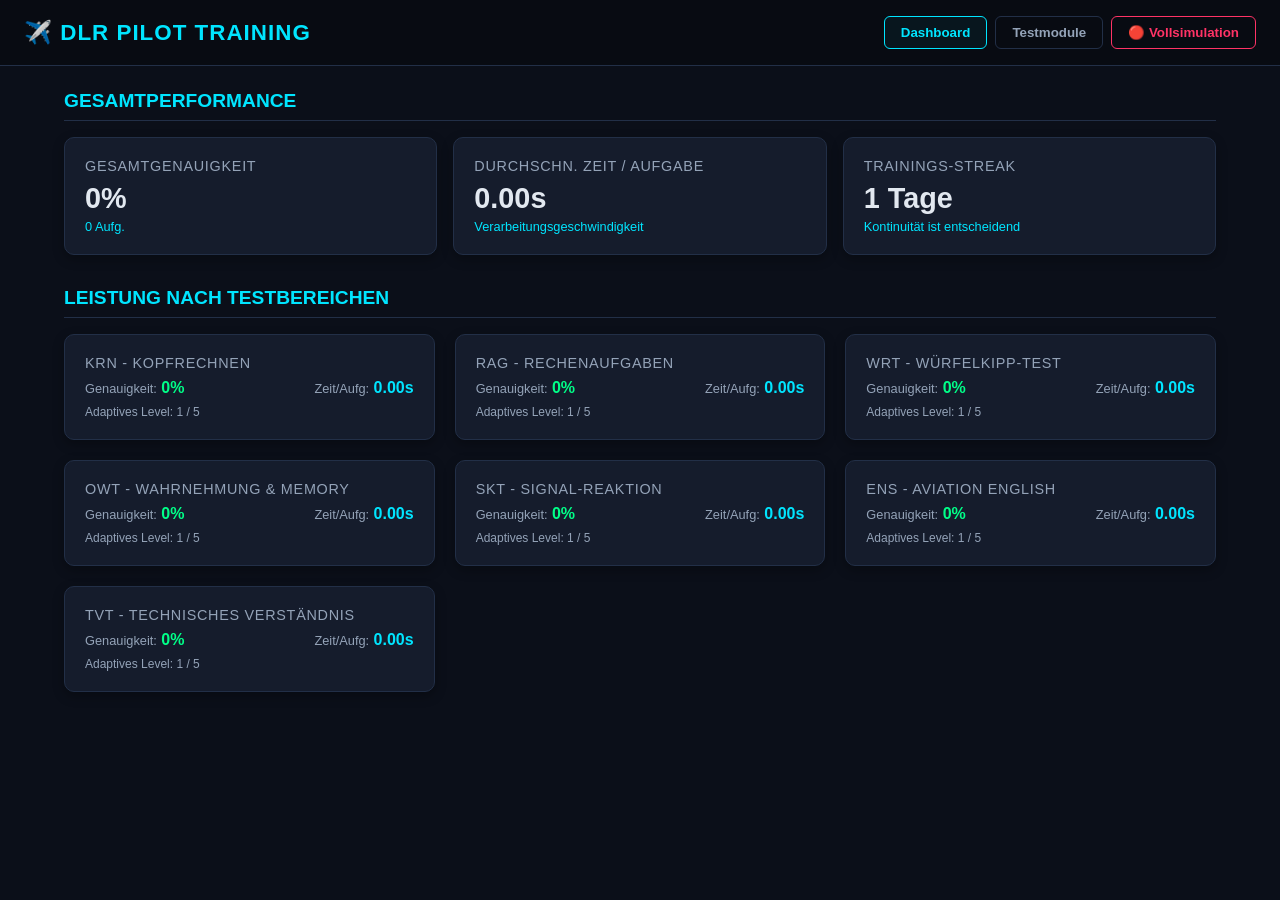
==== commit 2eea2cfe: "Add files via upload" ====
--- a/index.html
+++ b/index.html
@@ -3,592 +3,736 @@
 <head>
     <meta charset="UTF-8">
     <meta name="viewport" content="width=device-width, initial-scale=1.0">
-    <title>DLR Advanced Training Simulation Platform</title>
+    <title>✈️ DLR Pilot Training - Testplattform</title>
     <style>
         :root {
-            --bg-color: #090d16;
-            --panel-bg: #111827;
-            --panel-border: #1f2937;
-            --accent: #0ea5e9;
-            --accent-glow: rgba(14, 165, 233, 0.15);
-            --text-main: #f3f4f6;
-            --text-muted: #6b7280;
-            --border: #374151;
-            --success: #10b981;
-            --danger: #ef4444;
-            --warning: #f59e0b;
-        }
-
-        * {
-            box-sizing: border-box;
-            margin: 0;
-            padding: 0;
-            font-family: -apple-system, BlinkMacSystemFont, "Segoe UI", Roboto, monospace;
-            user-select: none;
-        }
+            --bg-color: #0b0f19;
+            --card-bg: #151c2c;
+            --card-border: #222f47;
+            --accent-blue: #00e5ff;
+            --accent-green: #00ff88;
+            --accent-yellow: #ffb700;
+            --accent-red: #ff3366;
+            --text-main: #e2e8f0;
+            --text-muted: #94a3b8;
+            --font-family: -apple-system, BlinkMacSystemFont, "Segoe UI", Roboto, Helvetica, Arial, sans-serif;
+        }
+
+        * { box-sizing: border-box; margin: 0; padding: 0; font-family: var(--font-family); }
 
         body {
             background-color: var(--bg-color);
             color: var(--text-main);
-            display: flex;
-            height: 100vh;
-            overflow: hidden;
-        }
-
-        /* Sidebar Navigation */
-        sidebar {
-            width: 280px;
-            background-color: var(--panel-bg);
-            border-right: 1px solid var(--panel-border);
+            min-height: 100vh;
             display: flex;
             flex-direction: column;
-            padding: 24px 16px;
-            gap: 20px;
-        }
-
-        .brand {
-            font-size: 1.1rem;
-            font-weight: 800;
-            letter-spacing: 1.5px;
-            color: var(--accent);
-            display: flex;
-            align-items: center;
-            gap: 12px;
-            padding: 0 8px;
-        }
-
-        .nav-section-title {
-            font-size: 0.7rem;
-            text-transform: uppercase;
-            letter-spacing: 1px;
-            color: var(--text-muted);
-            margin: 12px 8px 4px 8px;
-        }
-
-        .nav-list {
-            list-style: none;
-            display: flex;
-            flex-direction: column;
-            gap: 4px;
-            overflow-y: auto;
-        }
-
-        .nav-item {
-            padding: 10px 12px;
-            border-radius: 6px;
-            cursor: pointer;
-            color: var(--text-muted);
-            transition: all 0.15s ease;
-            font-size: 0.85rem;
-            display: flex;
-            align-items: center;
-            justify-content: space-between;
-            border: 1px solid transparent;
-        }
-
-        .nav-item:hover {
-            background-color: var(--accent-glow);
-            color: var(--accent);
-        }
-
-        .nav-item.active {
-            background-color: var(--accent-glow);
-            color: var(--accent);
-            border-color: rgba(14, 165, 233, 0.3);
-        }
-
-        .tag {
-            font-size: 0.65rem;
-            padding: 2px 6px;
-            border-radius: 4px;
-            background: var(--border);
-            color: var(--text-main);
-        }
-
-        /* Main Content Area */
-        main {
-            flex: 1;
-            display: flex;
-            flex-direction: column;
-            overflow: hidden;
-            position: relative;
         }
 
         header {
-            height: 60px;
-            border-bottom: 1px solid var(--panel-border);
-            display: flex;
-            align-items: center;
-            justify-content: space-between;
-            padding: 0 30px;
-            background-color: var(--panel-bg);
-        }
-
-        .day-counter {
-            font-size: 0.85rem;
-            color: var(--text-muted);
-        }
-
-        .day-counter span {
-            color: var(--accent);
-            font-weight: 700;
-        }
-
-        .content {
-            padding: 30px;
-            display: flex;
-            flex-direction: column;
-            gap: 24px;
-            overflow-y: auto;
-            height: calc(100vh - 60px);
-        }
-
-        .grid-dashboard {
-            display: grid;
-            grid-template-columns: repeat(auto-fit, minmax(220px, 1fr));
-            gap: 16px;
-        }
-
-        .card {
-            background-color: var(--panel-bg);
-            border: 1px solid var(--panel-border);
-            border-radius: 8px;
-            padding: 20px;
-        }
-
-        .card-title {
-            font-size: 0.75rem;
-            text-transform: uppercase;
-            letter-spacing: 0.5px;
-            color: var(--text-muted);
-            margin-bottom: 8px;
-        }
-
-        .card-value {
-            font-size: 1.6rem;
-            font-weight: 700;
-            color: var(--text-main);
-        }
-
-        /* Module Simulation Engine Area */
-        #test-stage {
-            display: none;
-            flex: 1;
-            flex-direction: column;
-            align-items: center;
-            justify-content: center;
-            padding: 30px;
-            height: calc(100vh - 60px);
-            background-color: #05080e;
-        }
-
-        .test-window {
-            background-color: var(--panel-bg);
-            border: 1px solid var(--panel-border);
-            border-radius: 12px;
-            width: 100%;
-            max-width: 800px;
-            padding: 32px;
-            display: flex;
-            flex-direction: column;
-            align-items: center;
-            gap: 20px;
-            box-shadow: 0 20px 40px rgba(0,0,0,0.5);
-            position: relative;
-        }
-
-        .test-header {
-            width: 100%;
+            background-color: #080b12;
+            border-bottom: 1px solid var(--card-border);
+            padding: 1rem 1.5rem;
             display: flex;
             justify-content: space-between;
             align-items: center;
-            color: var(--text-muted);
-            font-size: 0.8rem;
-            border-bottom: 1px solid var(--panel-border);
-            padding-bottom: 12px;
-        }
-
-        .task-canvas-container {
-            min-height: 280px;
-            width: 100%;
-            display: flex;
-            flex-direction: column;
-            align-items: center;
-            justify-content: center;
-            position: relative;
-        }
-
-        /* Special Modules Renderers */
-        .number-display {
-            font-size: 4rem;
-            font-weight: 800;
-            color: var(--accent);
-            letter-spacing: 2px;
-        }
-
-        .shape-display {
-            width: 100px;
-            height: 100px;
-            display: flex;
-            align-items: center;
-            justify-content: center;
-            font-weight: bold;
-            font-size: 1.2rem;
-            border-radius: 8px;
-            border: 2px solid var(--accent);
-        }
-
-        /* Controls */
-        .control-grid {
-            display: grid;
-            grid-template-columns: repeat(3, 1fr);
-            gap: 10px;
-            width: 100%;
-            max-width: 320px;
-        }
-
+        }
+
+        .logo {
+            font-size: 1.4rem; font-weight: 700; color: var(--accent-blue);
+            display: flex; align-items: center; gap: 0.5rem; letter-spacing: 1px;
+        }
+
+        nav { display: flex; gap: 0.5rem; }
+
+        .nav-btn {
+            background: transparent; border: 1px solid var(--card-border);
+            color: var(--text-muted); padding: 0.5rem 1rem; border-radius: 6px;
+            cursor: pointer; font-weight: 600; transition: all 0.2s;
+        }
+
+        .nav-btn.active, .nav-btn:hover {
+            border-color: var(--accent-blue); color: var(--accent-blue); background: rgba(0, 229, 255, 0.05);
+        }
+
+        main { flex: 1; padding: 1.5rem; max-width: 1200px; margin: 0 auto; width: 100%; }
+
+        .grid-dashboard {
+            display: grid; grid-template-columns: repeat(auto-fit, minmax(280px, 1fr)); gap: 1rem; margin-bottom: 2rem;
+        }
+
+        .card {
+            background-color: var(--card-bg); border: 1px solid var(--card-border);
+            border-radius: 10px; padding: 1.25rem; box-shadow: 0 4px 12px rgba(0, 0, 0, 0.3);
+        }
+
+        .card-header { font-size: 0.9rem; color: var(--text-muted); text-transform: uppercase; letter-spacing: 0.05em; margin-bottom: 0.5rem; }
+        .card-value { font-size: 1.8rem; font-weight: 700; color: var(--text-main); }
+        .card-subtext { font-size: 0.8rem; color: var(--accent-blue); margin-top: 0.25rem; }
+
+        .section-title {
+            font-size: 1.2rem; margin-bottom: 1rem; color: var(--accent-blue);
+            border-bottom: 1px solid var(--card-border); padding-bottom: 0.5rem;
+        }
+
+        .grid-modules { display: grid; grid-template-columns: repeat(auto-fill, minmax(320px, 1fr)); gap: 1.25rem; }
+
+        .module-card {
+            background-color: var(--card-bg); border: 1px solid var(--card-border);
+            border-radius: 10px; padding: 1.25rem; display: flex; flex-direction: column;
+            justify-content: space-between; transition: transform 0.2s, border-color 0.2s;
+        }
+
+        .module-card:hover { transform: translateY(-2px); border-color: var(--accent-blue); }
+        .module-title { font-size: 1.1rem; font-weight: 600; margin-bottom: 0.5rem; color: var(--text-main); }
+        .module-desc { font-size: 0.85rem; color: var(--text-muted); margin-bottom: 1rem; line-height: 1.4; min-height: 40px; }
+
+        .stats-mini {
+            display: flex; justify-content: space-between; background: rgba(0, 0, 0, 0.2);
+            padding: 0.5rem 0.75rem; border-radius: 6px; font-size: 0.8rem; margin-bottom: 1rem;
+        }
+        .stats-mini span { color: var(--text-muted); }
+        .stats-mini strong { color: var(--accent-blue); }
+
+        .btn-group { display: flex; gap: 0.5rem; }
         .btn {
-            background-color: var(--panel-bg);
-            border: 1px solid var(--border);
-            color: var(--text-main);
-            border-radius: 6px;
-            padding: 14px;
-            font-weight: 600;
-            cursor: pointer;
-            transition: all 0.1s ease;
-            text-align: center;
-        }
-
-        .btn:hover {
-            border-color: var(--accent);
-            color: var(--accent);
-        }
-
-        .btn:active {
-            transform: scale(0.98);
-        }
-
-        .btn-accent {
-            background-color: var(--accent);
-            color: #000;
-            border: none;
-        }
-
-        .btn-accent:hover {
-            opacity: 0.9;
-            color: #000;
-        }
-
-        .btn-danger {
-            background-color: var(--danger);
-            color: #fff;
-            border: none;
-        }
-
-        .timer-bar-container {
-            width: 100%;
-            height: 4px;
-            background-color: var(--panel-border);
-            border-radius: 2px;
-            overflow: hidden;
-        }
-
-        .timer-bar-fill {
-            height: 100%;
-            background-color: var(--accent);
-            width: 100%;
-            transition: width 0.1s linear;
-        }
-
-        /* Canvas for PMT */
-        canvas {
-            background: #000;
-            border: 1px solid var(--border);
-            border-radius: 6px;
+            flex: 1; padding: 0.6rem; border: none; border-radius: 6px; font-weight: 600;
+            font-size: 0.85rem; cursor: pointer; transition: opacity 0.2s; text-align: center;
+        }
+        .btn:hover { opacity: 0.85; }
+        .btn-training { background-color: var(--accent-green); color: #000; }
+        .btn-time { background-color: var(--accent-yellow); color: #000; }
+        .btn-sim { background-color: var(--accent-red); color: #fff; }
+
+        .workspace { display: none; flex-direction: column; gap: 1.5rem; }
+        .workspace.active { display: flex; }
+
+        .test-header {
+            display: flex; justify-content: space-between; align-items: center; background: var(--card-bg);
+            border: 1px solid var(--card-border); padding: 1rem 1.5rem; border-radius: 10px;
+        }
+
+        .timer-display {
+            font-size: 1.5rem; font-weight: 700; font-family: monospace; color: var(--accent-yellow);
+            background: #000; padding: 0.2rem 0.8rem; border-radius: 6px; border: 1px solid var(--accent-yellow);
+        }
+
+        .question-box {
+            background: var(--card-bg); border: 1px solid var(--card-border); border-radius: 10px;
+            padding: 2rem; text-align: center; min-height: 300px; display: flex; flex-direction: column;
+            justify-content: center; align-items: center; position: relative; overflow: hidden;
+        }
+
+        .question-text { font-size: 1.4rem; margin-bottom: 1.5rem; line-height: 1.5; }
+
+        .options-grid {
+            display: grid; grid-template-columns: repeat(auto-fit, minmax(200px, 1fr)); gap: 1rem;
+            width: 100%; max-width: 700px;
+        }
+
+        .option-btn {
+            background: #1e293b; border: 1px solid var(--card-border); color: var(--text-main);
+            padding: 1rem; border-radius: 8px; font-size: 1.1rem; cursor: pointer; transition: all 0.2s;
+        }
+        .option-btn:hover { border-color: var(--accent-blue); background: #283548; }
+
+        .input-box { display: flex; gap: 0.5rem; width: 100%; max-width: 400px; }
+        .text-input {
+            flex: 1; padding: 0.8rem; border-radius: 6px; border: 1px solid var(--card-border);
+            background: #0b0f19; color: #fff; font-size: 1.2rem; text-align: center;
+        }
+
+        .feedback-overlay {
+            position: absolute; top: 0; left: 0; right: 0; bottom: 0;
+            background: rgba(15, 23, 42, 0.95); display: flex; flex-direction: column;
+            justify-content: center; align-items: center; padding: 1.5rem; z-index: 10;
+        }
+        .feedback-title { font-size: 1.8rem; font-weight: 700; margin-bottom: 0.5rem; }
+        .feedback-correct { color: var(--accent-green); }
+        .feedback-incorrect { color: var(--accent-red); }
+
+        .skt-target {
+            width: 120px; height: 120px; border-radius: 50%; margin: 1rem auto; cursor: pointer;
+            display: flex; align-items: center; justify-content: center; font-size: 1.2rem; font-weight: bold;
+            box-shadow: 0 0 20px rgba(0,0,0,0.5); transition: background-color 0.1s;
+        }
+
+        .cube-sequence {
+            display: flex; gap: 0.5rem; flex-wrap: wrap; justify-content: center; margin-bottom: 1.5rem;
+        }
+        .cube-move {
+            background: #1e293b; padding: 0.5rem 1rem; border-radius: 6px; border: 1px solid var(--accent-blue);
+            font-weight: bold; letter-spacing: 1px;
+        }
+
+        @media (max-width: 600px) {
+            header { flex-direction: column; gap: 1rem; align-items: flex-start; }
+            .nav-btn { padding: 0.4rem 0.6rem; font-size: 0.8rem; }
+            .grid-modules { grid-template-columns: 1fr; }
+            .question-text { font-size: 1.1rem; }
+            .options-grid { grid-template-columns: 1fr; }
         }
     </style>
 </head>
 <body>
 
-    <sidebar>
-        <div class="brand">
-            <svg width="22" height="22" viewBox="0 0 24 24" fill="none" stroke="currentColor" stroke-width="2.5"><path d="M12 2L2 7l10 5 10-5-10-5zM2 17l10 5 10-5M2 12l10 5 10-5"/></svg>
-            DLR SYSTEM
-        </div>
-
-        <div class="nav-section-title">Hauptmenü</div>
-        <ul class="nav-list">
-            <li class="nav-item active" onclick="switchView('dashboard')">
-                <span>Dashboard</span>
-            </li>
-            <li class="nav-item" onclick="switchView('curriculum')">
-                <span>4-Jahres-Plan</span>
-                <span class="tag">1.460T</span>
-            </li>
-        </ul>
-
-        <div class="nav-section-title">Testmodule</div>
-        <ul class="nav-list">
-            <li class="nav-item" onclick="startModule('KRN')"><span>KRN Kopfrechnen</span></li>
-            <li class="nav-item" onclick="startModule('RMS')"><span>RMS Running Memory</span></li>
-            <li class="nav-item" onclick="startModule('SKT')"><span>SKT Konzentration</span></li>
-            <li class="nav-item" onclick="startModule('PPT')"><span>PPT Raumdenken</span></li>
-            <li class="nav-item" onclick="startModule('PMT')"><span>PMT Psychomotorik</span></li>
-            <li class="nav-item" onclick="startModule('OWT')"><span>OWT Instrumente</span></li>
-        </ul>
-    </sidebar>
+    <header>
+        <div class="logo">✈️ DLR PILOT TRAINING</div>
+        <nav>
+            <button class="nav-btn active" onclick="switchTab('dashboard')">Dashboard</button>
+            <button class="nav-btn" onclick="switchTab('modules')">Testmodule</button>
+            <button class="nav-btn" style="color: var(--accent-red); border-color: var(--accent-red);" onclick="startFullSimulation()">🔴 Vollsimulation</button>
+        </nav>
+    </header>
 
     <main>
-        <header>
-            <div class="day-counter">Trainingsfortschritt: <span>Tag 247 / 1.460</span></div>
-            <div id="session-timer" style="font-family: monospace; color: var(--text-muted); font-weight: 600;">30:00</div>
-        </header>
-
-        <!-- Dashboard View -->
-        <div id="dashboard-view" class="content">
-            <h1 style="font-size: 1.4rem; font-weight: 700;">Performance Übersicht</h1>
+        <!-- DASHBOARD TAB -->
+        <div id="tab-dashboard">
+            <h2 class="section-title">GESAMTPERFORMANCE</h2>
             <div class="grid-dashboard">
                 <div class="card">
-                    <div class="card-title">Tagesfortschritt</div>
-                    <div class="card-value">18 / 30 Min</div>
+                    <div class="card-header">Gesamtgenauigkeit</div>
+                    <div class="card-value" id="dash-accuracy">0%</div>
+                    <div class="card-subtext" id="dash-total-q">0 Aufgaben bearbeitet</div>
                 </div>
                 <div class="card">
-                    <div class="card-title">Gesamt-Genauigkeit</div>
-                    <div class="card-value" style="color: var(--success);">89.2%</div>
+                    <div class="card-header">Durchschn. Zeit / Aufgabe</div>
+                    <div class="card-value" id="dash-speed">0.00s</div>
+                    <div class="card-subtext">Verarbeitungsgeschwindigkeit</div>
                 </div>
                 <div class="card">
-                    <div class="card-title">Ø Reaktionslatenz</div>
-                    <div class="card-value">1.84 s</div>
-                </div>
-                <div class="card">
-                    <div class="card-title">Aktuelle Phase</div>
-                    <div class="card-value" style="color: var(--accent); font-size: 1.2rem; margin-top: 6px;">BUILDUP (J2)</div>
+                    <div class="card-header">Trainings-Streak</div>
+                    <div class="card-value" id="dash-streak">0 Tage</div>
+                    <div class="card-subtext">Kontinuität ist entscheidend</div>
                 </div>
             </div>
 
-            <div class="card">
-                <div class="card-title">Algorithmic Daily Schedule (70/20/10 Allocation)</div>
-                <div style="display: flex; flex-direction: column; gap: 10px; margin-top: 14px;">
-                    <div style="display: flex; justify-content: space-between; align-items: center; padding: 12px; background: var(--bg-color); border-radius: 6px; border: 1px solid var(--panel-border);">
-                        <div>
-                            <strong>KRN – Kopfrechnen (Level 6)</strong>
-                            <div style="font-size: 0.75rem; color: var(--text-muted);">Fokus: Kettenaufgaben unter Verarbeitungsdruck</div>
-                        </div>
-                        <button class="btn btn-accent" onclick="startModule('KRN')">Starten</button>
+            <h2 class="section-title">LEISTUNG NACH TESTBEREICHEN</h2>
+            <div class="grid-modules" id="dashboard-breakdown"></div>
+        </div>
+
+        <!-- MODULES TAB -->
+        <div id="tab-modules" style="display: none;">
+            <h2 class="section-title">DLR TESTMODULE (BU)</h2>
+            <div class="grid-modules" id="modules-list"></div>
+        </div>
+
+        <!-- WORKSPACE / TEST AREA -->
+        <div id="workspace" class="workspace">
+            <div class="test-header">
+                <div>
+                    <h3 id="test-module-name" style="color: var(--accent-blue);">Modul Name</h3>
+                    <div id="test-mode-label" style="font-size: 0.8rem; color: var(--text-muted);">Training Modus</div>
+                </div>
+                <div style="display: flex; gap: 1.5rem; align-items: center;">
+                    <div style="text-align: right;">
+                        <div style="font-size: 0.75rem; color: var(--text-muted);">ADAPTIVES LEVEL</div>
+                        <div id="adaptive-level" style="font-weight: bold; color: var(--accent-green);">Level 1</div>
                     </div>
-                    <div style="display: flex; justify-content: space-between; align-items: center; padding: 12px; background: var(--bg-color); border-radius: 6px; border: 1px solid var(--panel-border);">
-                        <div>
-                            <strong>PPT – Spatial Paper Folding (Level 4)</strong>
-                            <div style="font-size: 0.75rem; color: var(--text-muted);">Fokus: Prozedurale Würfelnetz-Transformation</div>
-                        </div>
-                        <button class="btn btn-accent" onclick="startModule('PPT')">Starten</button>
-                    </div>
-                    <div style="display: flex; justify-content: space-between; align-items: center; padding: 12px; background: var(--bg-color); border-radius: 6px; border: 1px solid var(--panel-border);">
-                        <div>
-                            <strong>PMT – Psychomotorik Tracking (Level 3)</strong>
-                            <div style="font-size: 0.75rem; color: var(--text-muted);">Fokus: Vektorieller Crosscheck & Drift-Korrektur</div>
-                        </div>
-                        <button class="btn btn-accent" onclick="startModule('PMT')">Starten</button>
-                    </div>
+                    <div class="timer-display" id="timer">00:00</div>
+                    <button class="nav-btn" onclick="exitTest()" style="border-color: var(--accent-red); color: var(--accent-red);">Abbrechen</button>
                 </div>
             </div>
-        </div>
-
-        <!-- Simulation Stage -->
-        <div id="test-stage">
-            <div class="test-window">
-                <div class="test-header">
-                    <span id="module-title">MODULE_NAME</span>
-                    <span id="task-counter">Aufgabe 1 / 10</span>
-                </div>
-
-                <div class="timer-bar-container">
-                    <div id="timer-bar-fill" class="timer-bar-fill"></div>
-                </div>
-
-                <div id="task-canvas-container" class="task-canvas-container">
-                    <!-- Dynamic Module Content gets rendered here -->
-                </div>
-
-                <div id="control-area" style="width: 100%; display: flex; justify-content: center; gap: 10px;">
-                    <!-- Dynamic Input Interface -->
-                </div>
+
+            <div class="question-box" id="q-box">
+                <!-- Dynamischer Inhalt -->
             </div>
         </div>
     </main>
 
     <script>
-        // System State
-        let currentModule = '';
-        let currentTask = 0;
-        let score = 0;
-        let correctAnswer = null;
-        let pmtAnimationId = null;
-
-        function switchView(view) {
-            cancelAnimationFrame(pmtAnimationId);
-            document.getElementById('dashboard-view').style.display = view === 'dashboard' ? 'flex' : 'none';
-            document.getElementById('test-stage').style.display = view === 'test' ? 'flex' : 'none';
-        }
-
-        function startModule(moduleCode) {
-            currentModule = moduleCode;
-            currentTask = 0;
-            score = 0;
-            document.getElementById('module-title').innerText = moduleCode + ' TRAINING SIMULATION';
-            switchView('test');
-            renderTask();
-        }
-
-        function renderTask() {
-            if (currentTask >= 10) {
-                alert(`Testdurchgang beendet. Genauigkeit: ${(score / 10) * 100}%`);
-                switchView('dashboard');
-                return;
-            }
-
-            currentTask++;
-            document.getElementById('task-counter').innerText = `Aufgabe ${currentTask} / 10`;
-            const container = document.getElementById('task-canvas-container');
-            const controls = document.getElementById('control-area');
+        // --- KONFIGURATION & DATENBANK ---
+        const MODULES = {
+            krn: { name: "KRN - Kopfrechnen", desc: "Mentale Arithmetik ohne Hilfsmittel unter hohem Zeitdruck." },
+            rag: { name: "RAG - Rechenaufgaben", desc: "Physikalisch-mathematische Textaufgaben (Dreisatz, v=s/t, Prozent)." },
+            wrt: { name: "WRT - Würfelkipp-Test", desc: "Mentale Rotation eines Würfels anhand sequenzieller Anweisungen." },
+            owt: { name: "OWT - Wahrnehmung & Memory", desc: "Kurzzeit-Gedächtnis für Aviation-Codes (Callsigns, Frequenzen)." },
+            skt: { name: "SKT - Signal-Reaktion", desc: "Reaktionsgeschwindigkeit und Fehlererkennung auf visuelle Reize." },
+            ens: { name: "ENS - Aviation English", desc: "Verständnis englischer ATC-Anweisungen und Phrasologie." },
+            tvt: { name: "TVT - Technisches Verständnis", desc: "Grundlegende Physik, Mechanik, Hebel und Druckverhältnisse." }
+        };
+
+        const STATE = {
+            active: false,
+            moduleId: null,
+            mode: 'training', // 'training', 'time', 'sim'
+            timerInterval: null,
+            timeouts: [],
+            timeLeft: 0,
+            currentQuestion: null,
+            startTime: 0,
+            simQueue: [],
+            simIndex: 0
+        };
+
+        let userStats = JSON.parse(localStorage.getItem('dlr_stats')) || {
+            totalAnswered: 0, totalCorrect: 0, totalTimeSpent: 0, streak: 1,
+            modules: Object.keys(MODULES).reduce((acc, key) => {
+                acc[key] = { correct: 0, total: 0, totalTime: 0, level: 1 };
+                return acc;
+            }, {})
+        };
+
+        // --- HELPER FUNKTIONEN ---
+        function shuffleArray(arr) {
+            const array = [...arr];
+            for (let i = array.length - 1; i > 0; i--) {
+                const j = Math.floor(Math.random() * (i + 1));
+                [array[i], array[j]] = [array[j], array[i]];
+            }
+            return array;
+        }
+
+        function calculateMath(a, b, op) {
+            switch(op) {
+                case '+': return a + b;
+                case '-': return a - b;
+                case '*': return a * b;
+                case '/': return parseFloat((a / b).toFixed(2));
+                default: return 0;
+            }
+        }
+
+        function registerTimeout(fn, delay) {
+            const id = setTimeout(fn, delay);
+            STATE.timeouts.push(id);
+            return id;
+        }
+
+        function clearAllTimeouts() {
+            STATE.timeouts.forEach(clearTimeout);
+            STATE.timeouts = [];
+        }
+
+        function saveStats() {
+            localStorage.setItem('dlr_stats', JSON.stringify(userStats));
+        }
+
+        // --- UI NAVIGATION ---
+        function switchTab(tabId) {
+            document.getElementById('tab-dashboard').style.display = tabId === 'dashboard' ? 'block' : 'none';
+            document.getElementById('tab-modules').style.display = tabId === 'modules' ? 'block' : 'none';
+            document.getElementById('workspace').classList.remove('active');
+            
+            document.querySelectorAll('header nav .nav-btn').forEach(btn => btn.classList.remove('active'));
+            if(tabId === 'dashboard') document.querySelectorAll('header nav .nav-btn')[0].classList.add('active');
+            if(tabId === 'modules') document.querySelectorAll('header nav .nav-btn')[1].classList.add('active');
+
+            if(tabId === 'dashboard') renderDashboard();
+            if(tabId === 'modules') renderModules();
+        }
+
+        function renderDashboard() {
+            const acc = userStats.totalAnswered > 0 ? Math.round((userStats.totalCorrect / userStats.totalAnswered) * 100) : 0;
+            const avgSpeed = userStats.totalAnswered > 0 ? (userStats.totalTimeSpent / userStats.totalAnswered).toFixed(2) : "0.00";
+
+            document.getElementById('dash-accuracy').innerText = `${acc}%`;
+            document.getElementById('dash-total-q').innerText = `${userStats.totalAnswered} Aufg.`;
+            document.getElementById('dash-speed').innerText = `${avgSpeed}s`;
+            document.getElementById('dash-streak').innerText = `${userStats.streak} Tage`;
+
+            const container = document.getElementById('dashboard-breakdown');
             container.innerHTML = '';
-            controls.innerHTML = '';
-
-            // Module Render Routing
-            if (currentModule === 'KRN') {
-                const a = Math.floor(Math.random() * 89) + 11;
-                const b = Math.floor(Math.random() * 89) + 11;
-                const op = Math.random() > 0.5 ? '+' : '-';
-                correctAnswer = op === '+' ? a + b : a - b;
-
-                container.innerHTML = `<div class="number-display">${a} ${op} ${b}</div>`;
-                controls.innerHTML = `
-                    <div style="display:flex; flex-direction:column; gap:8px; width:100%; max-width:300px;">
-                        <input type="number" id="krn-input" class="btn" style="text-align:center; font-size:1.2rem;" autofocus>
-                        <button class="btn btn-accent" onclick="submitKRN()">Bestätigen</button>
+
+            for (let id in MODULES) {
+                const m = userStats.modules[id];
+                const mAcc = m.total > 0 ? Math.round((m.correct / m.total) * 100) : 0;
+                const mSpeed = m.total > 0 ? (m.totalTime / m.total).toFixed(2) : "0.00";
+
+                container.innerHTML += `
+                    <div class="card">
+                        <div class="card-header">${MODULES[id].name}</div>
+                        <div style="display: flex; justify-content: space-between; margin-top: 0.5rem;">
+                            <div><span style="font-size: 0.8rem; color: var(--text-muted);">Genauigkeit:</span> <strong style="color: var(--accent-green);">${mAcc}%</strong></div>
+                            <div><span style="font-size: 0.8rem; color: var(--text-muted);">Zeit/Aufg:</span> <strong style="color: var(--accent-blue);">${mSpeed}s</strong></div>
+                        </div>
+                        <div style="font-size: 0.75rem; color: var(--text-muted); margin-top: 0.5rem;">Adaptives Level: ${m.level} / 5</div>
                     </div>
                 `;
-                setTimeout(() => document.getElementById('krn-input')?.focus(), 50);
-
-            } else if (currentModule === 'SKT') {
-                const colors = ['#ef4444', '#10b981', '#3b82f6'];
-                const colorNames = ['rot', 'grün', 'blau'];
-                const chosenColor = Math.floor(Math.random() * 3);
-                const isMatch = Math.random() > 0.5;
-                
-                correctAnswer = isMatch ? 'MATCH' : 'NO_MATCH';
-
-                container.innerHTML = `
-                    <div style="text-align:center;">
-                        <div style="margin-bottom:15px; color:var(--text-muted);">Regel: Reagiere mit MATCH wenn Farbe ROT ist.</div>
-                        <div class="shape-display" style="background-color:${colors[chosenColor]}; border-color:#fff;">
-                            ${colorNames[chosenColor].toUpperCase()}
+            }
+        }
+
+        function renderModules() {
+            const container = document.getElementById('modules-list');
+            container.innerHTML = '';
+
+            for (let id in MODULES) {
+                const m = MODULES[id];
+                const stats = userStats.modules[id];
+                const acc = stats.total > 0 ? Math.round((stats.correct / stats.total) * 100) : 0;
+
+                container.innerHTML += `
+                    <div class="module-card">
+                        <div>
+                            <div class="module-title">${m.name}</div>
+                            <div class="module-desc">${m.desc}</div>
+                        </div>
+                        <div>
+                            <div class="stats-mini">
+                                <span>Genauigkeit: <strong>${acc}%</strong></span>
+                                <span>Level: <strong>${stats.level}</strong></span>
+                            </div>
+                            <div class="btn-group">
+                                <button class="btn btn-training" onclick="startTest('${id}', 'training')">Training</button>
+                                <button class="btn btn-time" onclick="startTest('${id}', 'time')">Zeittraining</button>
+                            </div>
                         </div>
                     </div>
                 `;
-
-                // SKT Logical Match Determination based on Red
-                correctAnswer = (chosenColor === 0) ? 'MATCH' : 'NO_MATCH';
-
-                controls.innerHTML = `
-                    <button class="btn btn-accent" style="width:140px;" onclick="submitSKT('MATCH')">MATCH</button>
-                    <button class="btn btn-danger" style="width:140px;" onclick="submitSKT('NO_MATCH')">NO MATCH</button>
-                `;
-
-            } else if (currentModule === 'PPT') {
-                // Procedural SVG Paper-Folding Net Renderer
-                correctAnswer = 'A';
-                container.innerHTML = `
-                    <div style="text-align:center;">
-                        <div style="font-size:0.8rem; color:var(--text-muted); margin-bottom:10px;">Mental Faltung durchführen: Welcher Würfel entsteht?</div>
-                        <svg width="200" height="150" viewBox="0 0 200 150">
-                            <rect x="70" y="10" width="40" height="40" fill="none" stroke="#0ea5e9" stroke-width="2"/>
-                            <rect x="30" y="50" width="40" height="40" fill="none" stroke="#0ea5e9" stroke-width="2"/>
-                            <rect x="70" y="50" width="40" height="40" fill="none" stroke="#0ea5e9" stroke-width="2"/>
-                            <rect x="110" y="50" width="40" height="40" fill="none" stroke="#0ea5e9" stroke-width="2"/>
-                            <rect x="70" y="90" width="40" height="40" fill="none" stroke="#0ea5e9" stroke-width="2"/>
-                            <circle cx="90" cy="70" r="8" fill="#0ea5e9"/>
-                            <line x1="35" y1="55" x2="65" y2="85" stroke="#ef4444" stroke-width="2"/>
-                        </svg>
-                    </div>
-                `;
-                controls.innerHTML = ['A', 'B', 'C', 'D', 'Keiner'].map(opt => 
-                    `<button class="btn" onclick="submitPPT('${opt}')">${opt}</button>`
-                ).join('');
-
-            } else if (currentModule === 'PMT') {
-                container.innerHTML = `<canvas id="pmtCanvas" width="400" height="250"></canvas>`;
-                controls.innerHTML = `<div style="font-size:0.8rem; color:var(--text-muted);">Halte den Fadenkreuz-Cursor auf dem grünen Zielkreis.</div>`;
-                initPMTTracking();
-            }
-        }
-
-        // Submissions Logic
-        function submitKRN() {
-            const val = parseInt(document.getElementById('krn-input').value);
-            if (val === correctAnswer) score++;
-            renderTask();
-        }
-
-        function submitSKT(val) {
-            if (val === correctAnswer) score++;
-            renderTask();
-        }
-
-        function submitPPT(val) {
-            if (val === correctAnswer) score++;
-            renderTask();
-        }
-
-        // Realtime Canvas Engine for PMT
-        function initPMTTracking() {
-            const canvas = document.getElementById('pmtCanvas');
-            if (!canvas) return;
-            const ctx = canvas.getContext('2d');
-            
-            let targetX = 200, targetY = 125;
-            let cursorX = 200, cursorY = 125;
-            let angle = 0;
-
-            canvas.onmousemove = (e) => {
-                const rect = canvas.getBoundingClientRect();
-                cursorX = e.clientX - rect.left;
-                cursorY = e.clientY - rect.top;
+            }
+        }
+
+        // --- TEST ENGINE CORE ---
+        function startTest(moduleId, mode) {
+            clearAllTimeouts();
+            clearInterval(STATE.timerInterval);
+
+            STATE.active = true;
+            STATE.moduleId = moduleId;
+            STATE.mode = mode;
+            
+            document.getElementById('tab-dashboard').style.display = 'none';
+            document.getElementById('tab-modules').style.display = 'none';
+            document.getElementById('workspace').classList.add('active');
+
+            const modName = mode === 'sim' ? `SIMULATION: ${MODULES[moduleId].name}` : MODULES[moduleId].name;
+            document.getElementById('test-module-name').innerText = modName;
+            document.getElementById('test-mode-label').innerText = mode === 'training' ? '🟢 Training (Feedback)' : mode === 'time' ? '🟡 Zeittraining' : '🔴 DLR Simulation';
+            document.getElementById('adaptive-level').innerText = `Level ${userStats.modules[moduleId].level}`;
+
+            if (mode === 'time') {
+                STATE.timeLeft = 60; // 60s per individual time test
+                startTimer();
+            } else if (mode === 'sim') {
+                STATE.timeLeft = 45; // 45s per module in simulation
+                startTimer();
+            } else {
+                document.getElementById('timer').innerText = "∞";
+            }
+
+            nextQuestion();
+        }
+
+        function startFullSimulation() {
+            STATE.simQueue = Object.keys(MODULES);
+            STATE.simIndex = 0;
+            alert("START DER VOLLSIMULATION\n\n- Alle 7 DLR-Module hintereinander.\n- 45 Sekunden pro Modul.\n- Kein Feedback zwischen den Aufgaben.\n- Automatisch nächstes Modul bei Zeitablauf.");
+            startTest(STATE.simQueue[STATE.simIndex], 'sim');
+        }
+
+        function advanceSimulation() {
+            STATE.simIndex++;
+            if (STATE.simIndex < STATE.simQueue.length) {
+                startTest(STATE.simQueue[STATE.simIndex], 'sim');
+            } else {
+                alert("SIMULATION ABGESCHLOSSEN!\nAlle Daten wurden im Dashboard gespeichert.");
+                exitTest();
+            }
+        }
+
+        function startTimer() {
+            updateTimerDisplay();
+            STATE.timerInterval = setInterval(() => {
+                STATE.timeLeft--;
+                updateTimerDisplay();
+                if (STATE.timeLeft <= 0) {
+                    clearInterval(STATE.timerInterval);
+                    if (STATE.mode === 'sim') advanceSimulation();
+                    else {
+                        alert("Zeit abgelaufen!");
+                        exitTest();
+                    }
+                }
+            }, 1000);
+        }
+
+        function updateTimerDisplay() {
+            const m = Math.floor(STATE.timeLeft / 60).toString().padStart(2, '0');
+            const s = (STATE.timeLeft % 60).toString().padStart(2, '0');
+            document.getElementById('timer').innerText = `${m}:${s}`;
+        }
+
+        function exitTest() {
+            STATE.active = false;
+            clearAllTimeouts();
+            clearInterval(STATE.timerInterval);
+            switchTab('dashboard');
+        }
+
+        // --- MODUL GENERATOREN ---
+        function nextQuestion() {
+            if(!STATE.active) return;
+            const qBox = document.getElementById('q-box');
+            qBox.innerHTML = '';
+            STATE.startTime = Date.now();
+            const level = userStats.modules[STATE.moduleId].level;
+
+            switch(STATE.moduleId) {
+                case 'krn': generateKRN(qBox, level); break;
+                case 'rag': generateRAG(qBox, level); break;
+                case 'wrt': generateWRT(qBox, level); break;
+                case 'owt': generateOWT(qBox, level); break;
+                case 'skt': generateSKT(qBox, level); break;
+                case 'ens': generateENS(qBox, level); break;
+                case 'tvt': generateTVT(qBox, level); break;
+            }
+        }
+
+        function renderMultipleChoice(box, text, optionsArr, correctAns) {
+            STATE.currentQuestion = { answer: correctAns };
+            if(text) box.innerHTML += `<div class="question-text">${text}</div>`;
+            
+            const grid = document.createElement('div');
+            grid.className = 'options-grid';
+            
+            const shuffled = shuffleArray(optionsArr);
+            shuffled.forEach(opt => {
+                const btn = document.createElement('button');
+                btn.className = 'option-btn';
+                btn.innerText = opt;
+                btn.onclick = () => handleAnswer(opt === correctAns, correctAns);
+                grid.appendChild(btn);
+            });
+            box.appendChild(grid);
+        }
+
+        // 1. KRN
+        function generateKRN(box, level) {
+            let num1 = Math.floor(Math.random() * (15 * level)) + 5;
+            let num2 = Math.floor(Math.random() * (10 * level)) + 2;
+            let ops = ['+', '-', '*'];
+            let op = ops[Math.floor(Math.random() * (level > 2 ? 3 : 2))];
+            
+            // Verhindere zu oft negative Zahlen bei einfacheren Leveln
+            if(op === '-' && num1 < num2 && level < 3) [num1, num2] = [num2, num1];
+
+            let ans = calculateMath(num1, num2, op);
+            STATE.currentQuestion = { answer: ans.toString() };
+
+            box.innerHTML = `
+                <div class="question-text">${num1} ${op === '*' ? '×' : op} ${num2} = ?</div>
+                <div class="input-box">
+                    <input type="number" id="krn-input" class="text-input" autocomplete="off">
+                    <button class="btn btn-training" onclick="checkKRN()">OK</button>
+                </div>
+            `;
+            const input = document.getElementById('krn-input');
+            // Auto-focus logic that doesn't break mobile keyboards immediately
+            setTimeout(() => input.focus(), 50);
+            input.addEventListener('keypress', (e) => { if(e.key === 'Enter') checkKRN(); });
+        }
+
+        function checkKRN() {
+            const val = document.getElementById('krn-input').value.trim();
+            if(val === "") return;
+            handleAnswer(val === STATE.currentQuestion.answer, STATE.currentQuestion.answer);
+        }
+
+        // 2. RAG
+        function generateRAG(box, level) {
+            const db = [
+                { q: "Ein Flugzeug verbraucht 2400 kg Treibstoff pro Stunde. Wie viel kg werden für 45 Minuten benötigt?", a: "1800 kg", w: ["1600 kg", "1950 kg", "2000 kg", "2100 kg"] },
+                { q: "Geschwindigkeit: 360 Knoten. Entfernung: 90 NM. Wie lange dauert der Flugabschnitt?", a: "15 Min", w: ["12 Min", "18 Min", "20 Min", "25 Min"] },
+                { q: "Sinken von FL300 auf FL100 mit 2000 ft/min. Wie viele Minuten dauert der Sinkflug?", a: "10 Min", w: ["8 Min", "12 Min", "15 Min", "20 Min"] },
+                { q: "Wenn 4 Pumpen einen Tank in 6 Stunden füllen, wie lange brauchen 3 Pumpen?", a: "8 Stunden", w: ["4.5 Stunden", "7 Stunden", "9 Stunden", "10 Stunden"] }
+            ];
+            const q = db[Math.floor(Math.random() * db.length)];
+            const opts = [q.a, ...q.w].slice(0, 4); // Take correct + 3 wrong
+            renderMultipleChoice(box, q.q, opts, q.a);
+        }
+
+        // 3. WRT (Echte 3D Logik)
+        function generateWRT(box, level) {
+            const count = 2 + level; 
+            const movesAvailable = ['VORN', 'HINTEN', 'LINKS', 'RECHTS'];
+            let sequence = [];
+            for(let i=0; i<count; i++) sequence.push(movesAvailable[Math.floor(Math.random()*4)]);
+
+            // 0:Top, 1:Bottom, 2:Front, 3:Back, 4:Left, 5:Right
+            const faceNames = ["Oben", "Unten", "Vorn", "Hinten", "Links", "Rechts"];
+            let markerPos = 0; // Start at Top
+
+            // Berechne echte Endposition
+            sequence.forEach(move => {
+                let p = markerPos;
+                if (move === 'VORN') {
+                    if(p===0) markerPos=2; else if(p===2) markerPos=1; else if(p===1) markerPos=3; else if(p===3) markerPos=0;
+                } else if (move === 'HINTEN') {
+                    if(p===0) markerPos=3; else if(p===3) markerPos=1; else if(p===1) markerPos=2; else if(p===2) markerPos=0;
+                } else if (move === 'LINKS') {
+                    if(p===0) markerPos=4; else if(p===4) markerPos=1; else if(p===1) markerPos=5; else if(p===5) markerPos=0;
+                } else if (move === 'RECHTS') {
+                    if(p===0) markerPos=5; else if(p===5) markerPos=1; else if(p===1) markerPos=4; else if(p===4) markerPos=0;
+                }
+            });
+
+            const correctAns = faceNames[markerPos];
+            
+            let html = `
+                <div style="font-size: 0.9rem; color: var(--text-muted); margin-bottom: 1rem;">Ausgangslage: Markierung ist OBEN.</div>
+                <div class="cube-sequence">
+                    ${sequence.map(m => `<div class="cube-move">${m}</div>`).join('')}
+                </div>
+                <div style="font-size: 1.1rem; margin-bottom: 1.5rem;">Wo befindet sich die Markierung am Ende?</div>
+            `;
+            box.innerHTML = html;
+            renderMultipleChoice(box, "", faceNames, correctAns);
+        }
+
+        // 4. OWT
+        function generateOWT(box, level) {
+            const count = 3 + Math.floor(level/2);
+            const pool = ['LH401', 'EW702', 'AF123', 'KL982', 'DL441', 'UA900', 'BA221', 'LX330', 'FL330', 'HDG180', '118.5'];
+            const shuffledPool = shuffleArray(pool);
+            const sequence = shuffledPool.slice(0, count);
+            const target = sequence[Math.floor(Math.random() * sequence.length)];
+            
+            box.innerHTML = `
+                <div class="question-text">Merke dir folgende Informationen:</div>
+                <div style="font-size: 2rem; font-weight: bold; color: var(--accent-blue); letter-spacing: 2px; margin: 1.5rem 0;">
+                    ${sequence.join(' &nbsp; ')}
+                </div>
+                <div style="font-size: 0.8rem; color: var(--text-muted);">Verschwindet in wenigen Sekunden...</div>
+            `;
+
+            registerTimeout(() => {
+                if(!STATE.active) return;
+                box.innerHTML = '';
+                let wrongOpts = shuffledPool.filter(c => !sequence.includes(c)).slice(0, 3);
+                let opts = [...wrongOpts, target];
+                renderMultipleChoice(box, "Welcher Code war in der Sequenz enthalten?", opts, target);
+            }, Math.max(2000, 4000 - (level * 300))); // Kürzer bei hohem Level
+        }
+
+        // 5. SKT (Echte Reaktionslogik)
+        function generateSKT(box, level) {
+            const isTarget = Math.random() > 0.3; // 70% chance for green
+            
+            box.innerHTML = `
+                <div class="question-text">Klicke NUR auf den Kreis, wenn er <strong style="color:var(--accent-green)">GRÜN</strong> wird!</div>
+                <div class="skt-target" style="background-color: #334155; color: #94a3b8;" id="skt-btn">WARTE</div>
+                <div style="font-size: 0.8rem; color: var(--text-muted); margin-top: 1rem;">Nicht bei Rot klicken! Zu frühes Klicken ist ein Fehler.</div>
+            `;
+
+            let state = "WAIT"; // WAIT -> SIGNAL
+            const btn = document.getElementById('skt-btn');
+            
+            btn.onmousedown = () => {
+                if(state === "WAIT") {
+                    handleAnswer(false, "Zu früh geklickt (False Start)!");
+                } else if(state === "SIGNAL") {
+                    if(isTarget) handleAnswer(true, "Grünes Signal");
+                    else handleAnswer(false, "Falsche Reaktion (Klick bei Rot)!");
+                }
             };
 
-            function loop() {
-                angle += 0.03;
-                targetX = 200 + Math.sin(angle) * 120 + Math.cos(angle * 2) * 30;
-                targetY = 125 + Math.cos(angle * 1.5) * 80;
-
-                ctx.clearRect(0, 0, canvas.width, canvas.height);
-
-                // Target
-                ctx.beginPath();
-                ctx.arc(targetX, targetY, 18, 0, Math.PI * 2);
-                ctx.strokeStyle = '#10b981';
-                ctx.lineWidth = 2;
-                ctx.stroke();
-
-                // Cursor
-                ctx.beginPath();
-                ctx.arc(cursorX, cursorY, 6, 0, Math.PI * 2);
-                ctx.fillStyle = '#0ea5e9';
-                ctx.fill();
-
-                pmtAnimationId = requestAnimationFrame(loop);
-            }
-
-            loop();
-
-            // Auto advance PMT stage after 8 seconds
+            const delay = Math.floor(Math.random() * 2000) + 1000; // 1-3s Wait
+            
+            registerTimeout(() => {
+                state = "SIGNAL";
+                btn.style.backgroundColor = isTarget ? "var(--accent-green)" : "var(--accent-red)";
+                btn.style.color = "#000";
+                btn.innerText = isTarget ? "KLICK!" : "STOP!";
+                STATE.startTime = Date.now(); // Reset time for accurate MS measurement
+
+                // Auto-resolve nach 1.5s
+                registerTimeout(() => {
+                    if(STATE.active) {
+                        if(isTarget) handleAnswer(false, "Zu langsam! Du hättest klicken müssen.");
+                        else handleAnswer(true, "Korrekt ignoriert.");
+                    }
+                }, 1500 - (level * 100)); // Wird bei hohem Level schneller
+
+            }, delay);
+        }
+
+        // 6. ENS
+        function generateENS(box, level) {
+            const db = [
+                { q: "'Lufthansa 401, climb and maintain Flight Level 240.' What is required?", a: "Ascend to 24,000 feet", w: ["Descend to 24,000 feet", "Turn heading 240", "Maintain current altitude"] },
+                { q: "What does 'Hold Short' mean?", a: "Stop before a specific line/runway", w: ["Continue at low speed", "Hold altitude for 2 min", "Expedite takeoff immediately"] },
+                { q: "'Cleared for ILS approach runway 27R'. What is the aircraft cleared to do?", a: "Execute the landing approach for 27 Right", w: ["Taxi to runway 27R", "Take off from runway 27R", "Hold over the airport"] },
+                { q: "What does 'Squawk 7700' mean?", a: "General Emergency", w: ["Radio Failure", "Hijacking", "Normal Operations"] }
+            ];
+            const q = db[Math.floor(Math.random() * db.length)];
+            const opts = [q.a, ...q.w];
+            renderMultipleChoice(box, q.q, opts, q.a);
+        }
+
+        // 7. TVT
+        function generateTVT(box, level) {
+            const db = [
+                { q: "Zahnrad A (12 Zähne) treibt Zahnrad B (24 Zähne). A dreht sich 4-mal. Wie oft dreht sich B?", a: "2-mal", w: ["1-mal", "4-mal", "8-mal"] },
+                { q: "Wie verändert sich der statische Luftdruck mit zunehmender Höhe?", a: "Er nimmt ab", w: ["Er nimmt zu", "Er bleibt konstant", "Er schwankt periodisch"] },
+                { q: "Was passiert mit der Temperatur eines Gases, wenn es komprimiert wird (Volumen verkleinert)?", a: "Temperatur steigt", w: ["Temperatur sinkt", "Bleibt gleich", "Gas kondensiert sofort"] },
+                { q: "Bernoulli-Effekt an einer Tragfläche: Wo die Luft schneller strömt, ist der Druck...", a: "...niedriger.", w: ["...höher.", "...gleich.", "...unabhängig von der Geschwindigkeit."] }
+            ];
+            const q = db[Math.floor(Math.random() * db.length)];
+            const opts = [q.a, ...q.w];
+            renderMultipleChoice(box, q.q, opts, q.a);
+        }
+
+        // --- AUSWERTUNG & ADAPTIVES LEVELING ---
+        function handleAnswer(isCorrect, correctAnsText) {
+            clearAllTimeouts(); // Stop any pending SKT/OWT logic
+            
+            const timeSpent = (Date.now() - STATE.startTime) / 1000;
+            const mod = userStats.modules[STATE.moduleId];
+
+            userStats.totalAnswered++;
+            userStats.totalTimeSpent += timeSpent;
+            mod.total++;
+            mod.totalTime += timeSpent;
+
+            if (isCorrect) {
+                userStats.totalCorrect++;
+                mod.correct++;
+            }
+
+            // Adaptives Leveling (jeden 5. Versuch prüfen)
+            if (mod.total % 5 === 0) {
+                const acc = mod.correct / mod.total;
+                if (acc >= 0.8 && mod.level < 5) mod.level++;
+                else if (acc <= 0.4 && mod.level > 1) mod.level--;
+            }
+
+            saveStats();
+
+            if (STATE.mode === 'training') {
+                showFeedback(isCorrect, correctAnsText, timeSpent);
+            } else {
+                nextQuestion(); // Im Zeit/Sim-Modus direkt weiter
+            }
+        }
+
+        function showFeedback(isCorrect, text, time) {
+            const box = document.getElementById('q-box');
+            const overlay = document.createElement('div');
+            overlay.className = 'feedback-overlay';
+            
+            let timeStr = STATE.moduleId === 'skt' ? `${(time*1000).toFixed(0)} ms` : `${time.toFixed(1)} s`;
+
+            overlay.innerHTML = `
+                <div class="feedback-title ${isCorrect ? 'feedback-correct' : 'feedback-incorrect'}">
+                    ${isCorrect ? '✓ KORREKT' : '✗ FALSCH'}
+                </div>
+                <div style="color: var(--text-muted); margin-bottom: 0.5rem;">Zeit: ${timeStr}</div>
+                <div style="margin-bottom: 2rem; font-size: 1.1rem;">
+                    ${isCorrect ? 'Gute Arbeit!' : `Richtig: <strong style="color: #fff;">${text}</strong>`}
+                </div>
+                <button class="btn btn-training" style="max-width: 200px; padding: 1rem;" onclick="nextQuestion()">Weiter</button>
+            `;
+            box.appendChild(overlay);
+            
+            // Allow Enter to continue
             setTimeout(() => {
-                if (currentModule === 'PMT') {
-                    score++; // Simulated score metric
-                    renderTask();
-                }
-            }, 8000);
-        }
+                const btn = overlay.querySelector('button');
+                btn.focus();
+            }, 50);
+        }
+
+        // INIT
+        switchTab('dashboard');
+
     </script>
 </body>
 </html>
